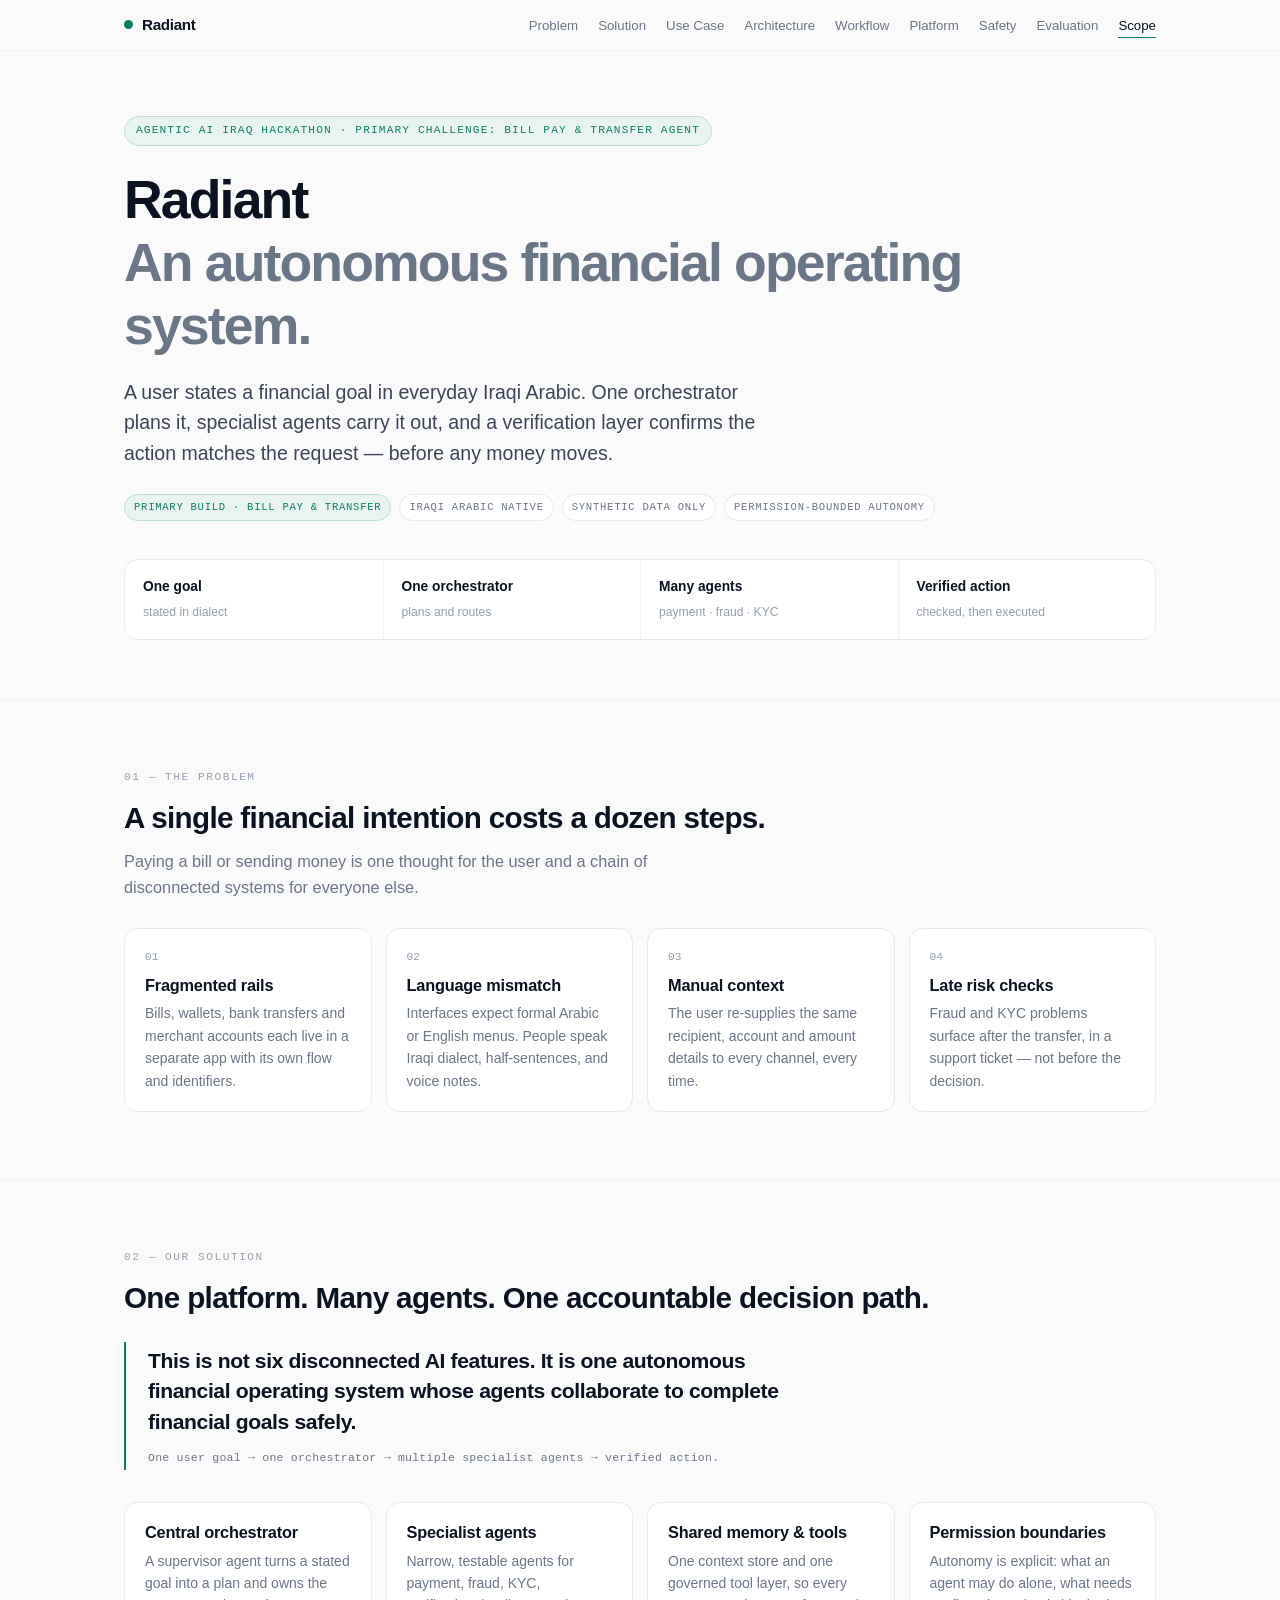
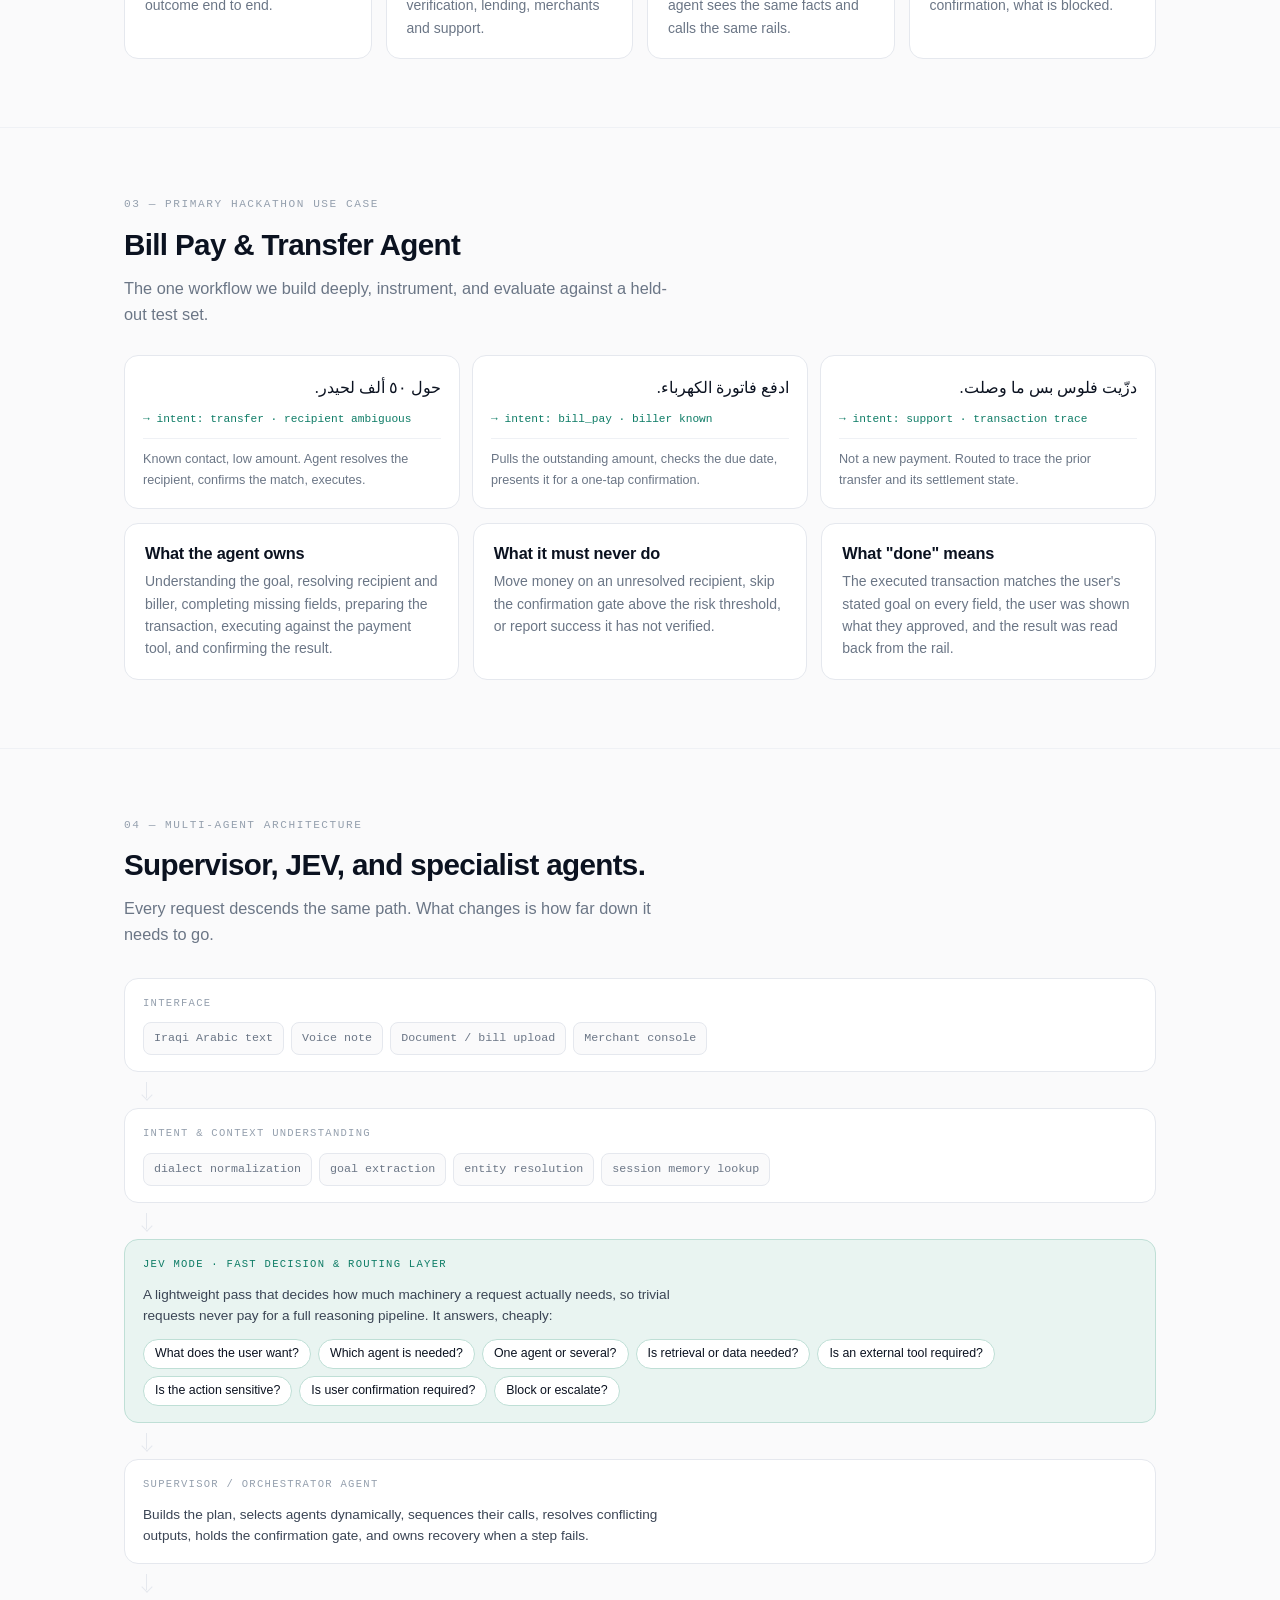
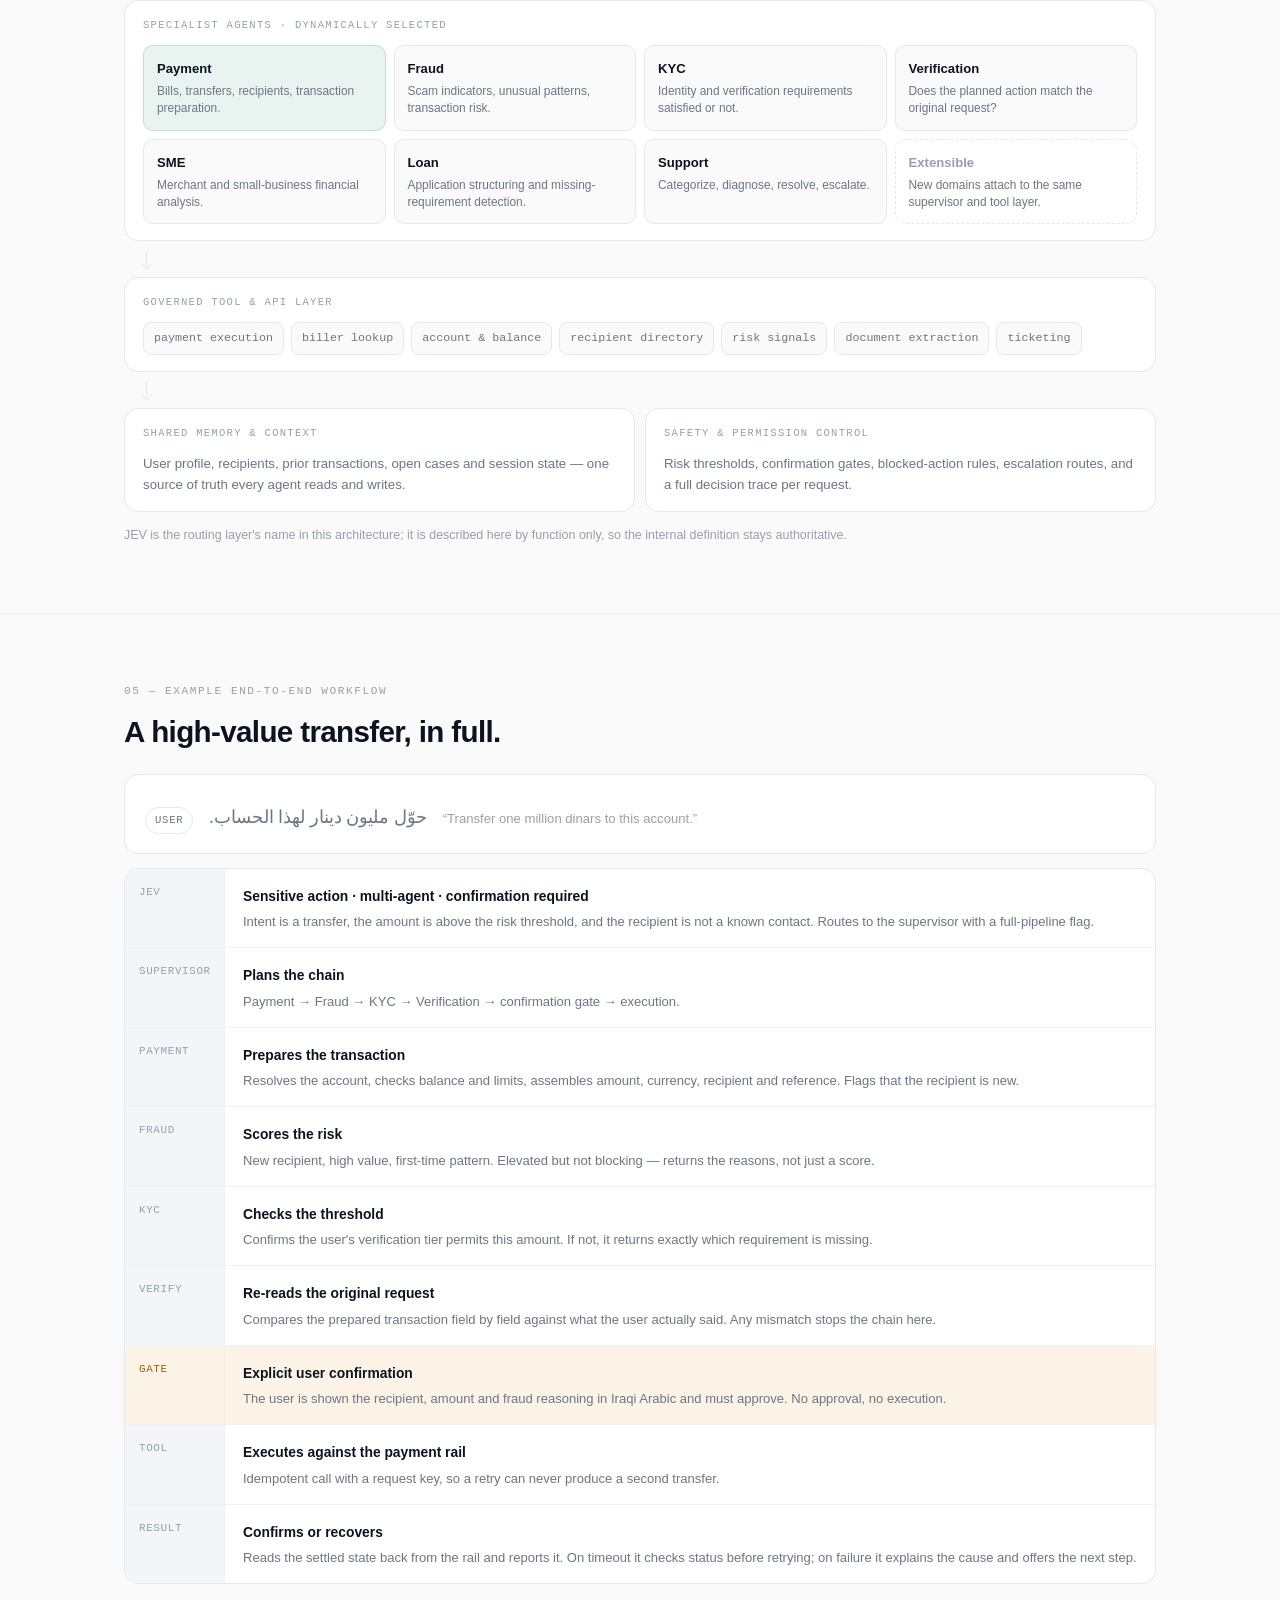
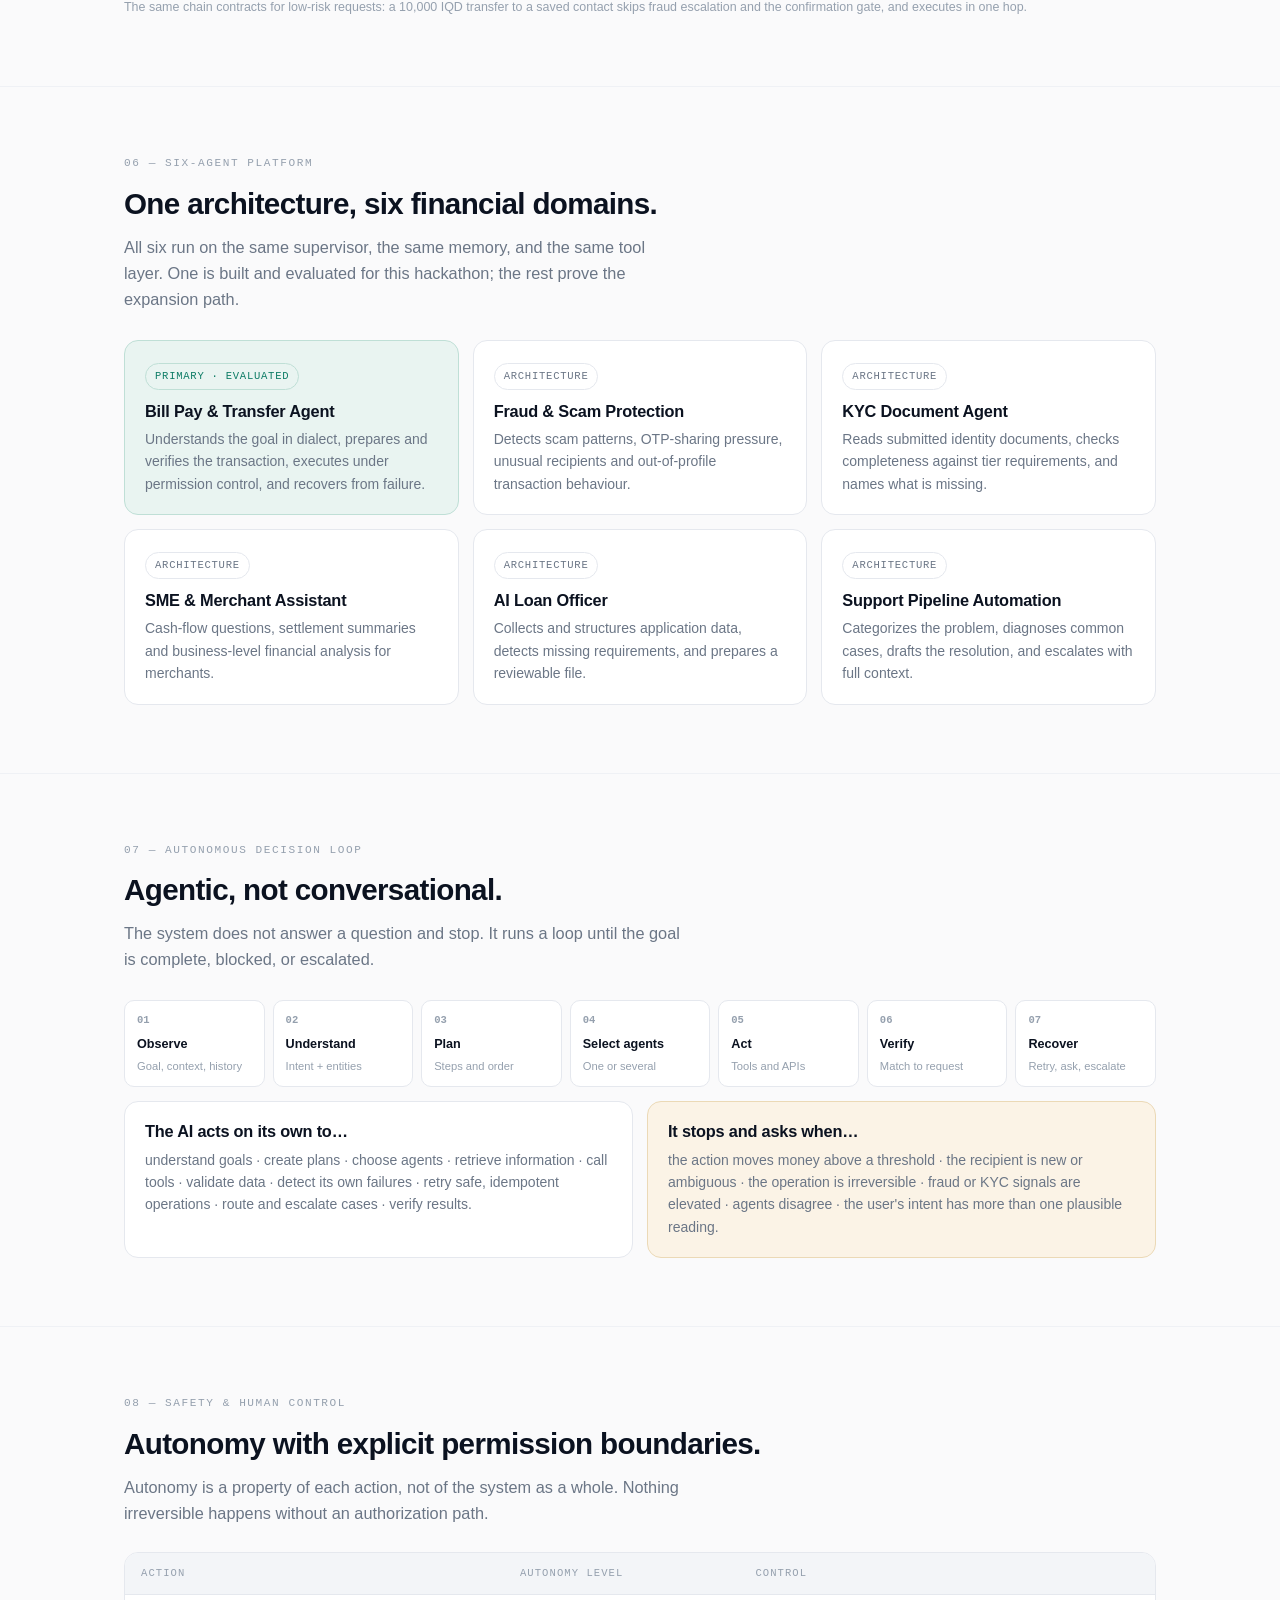
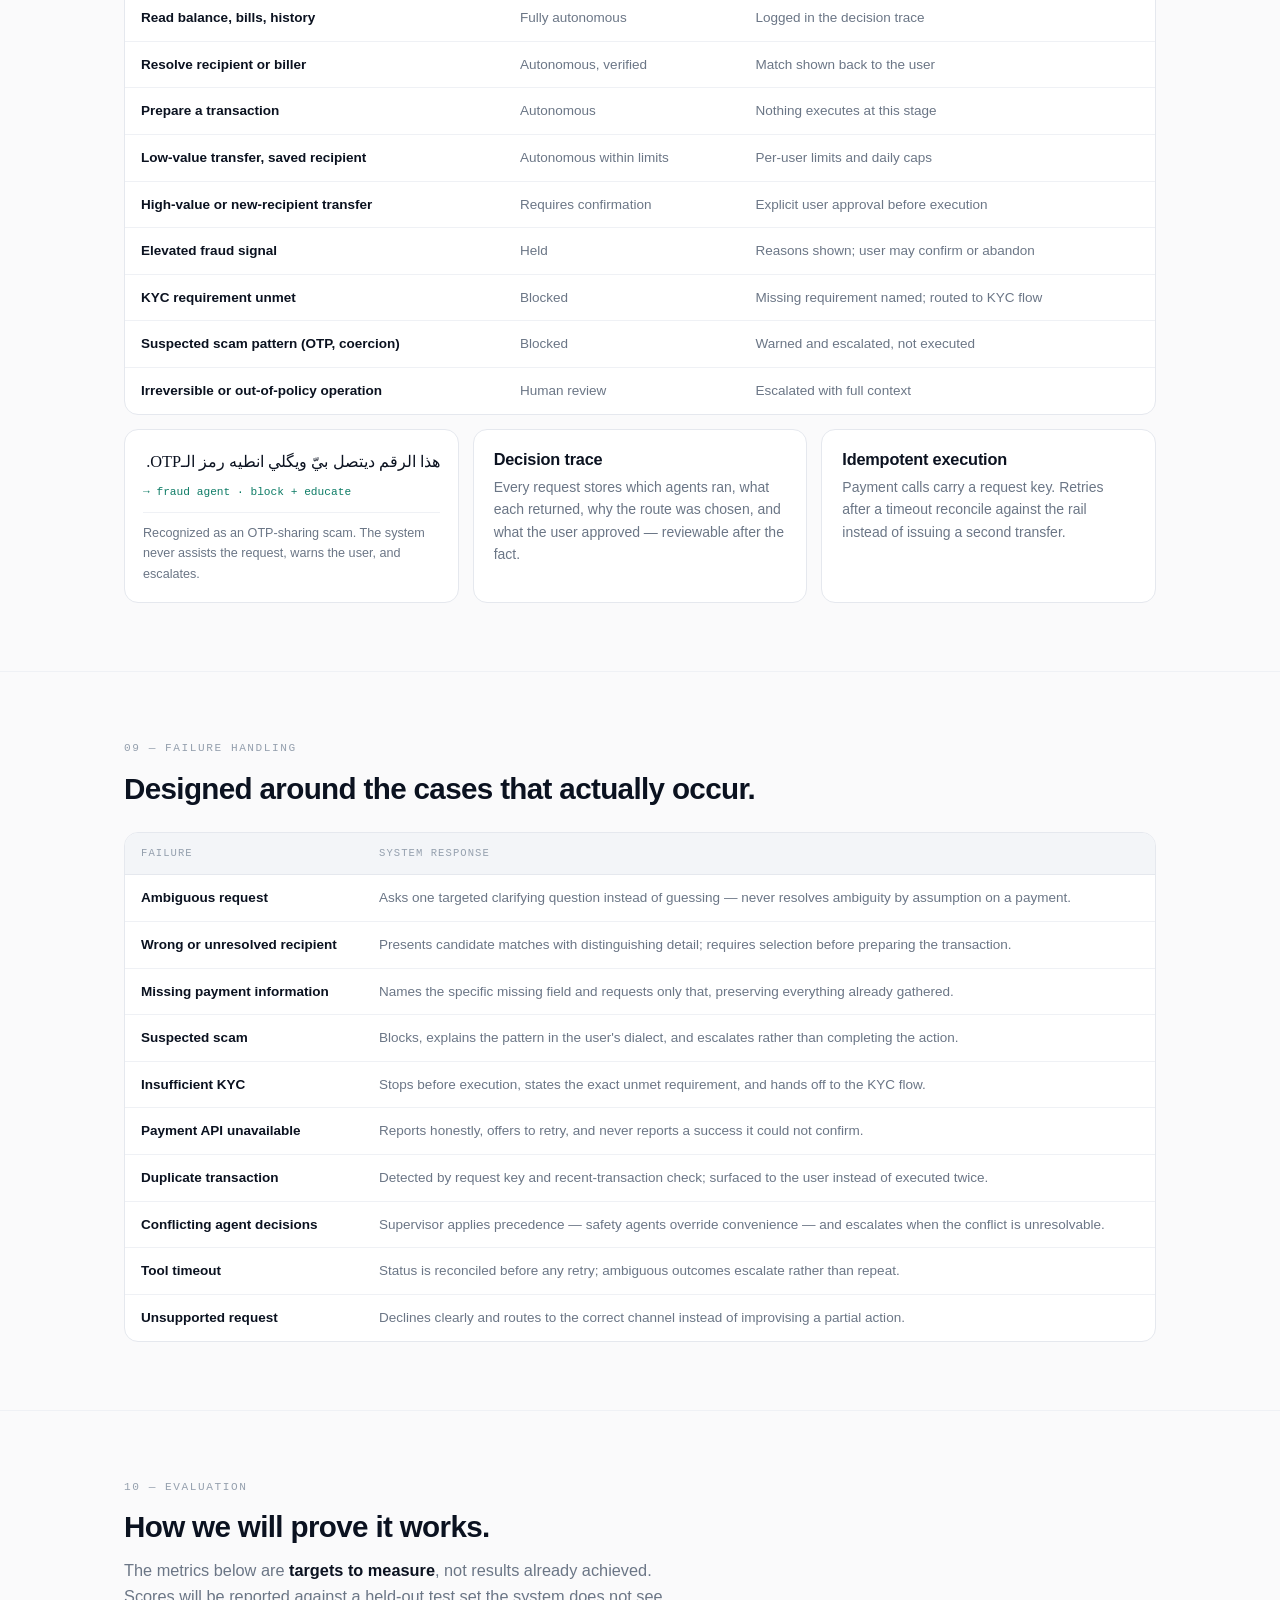
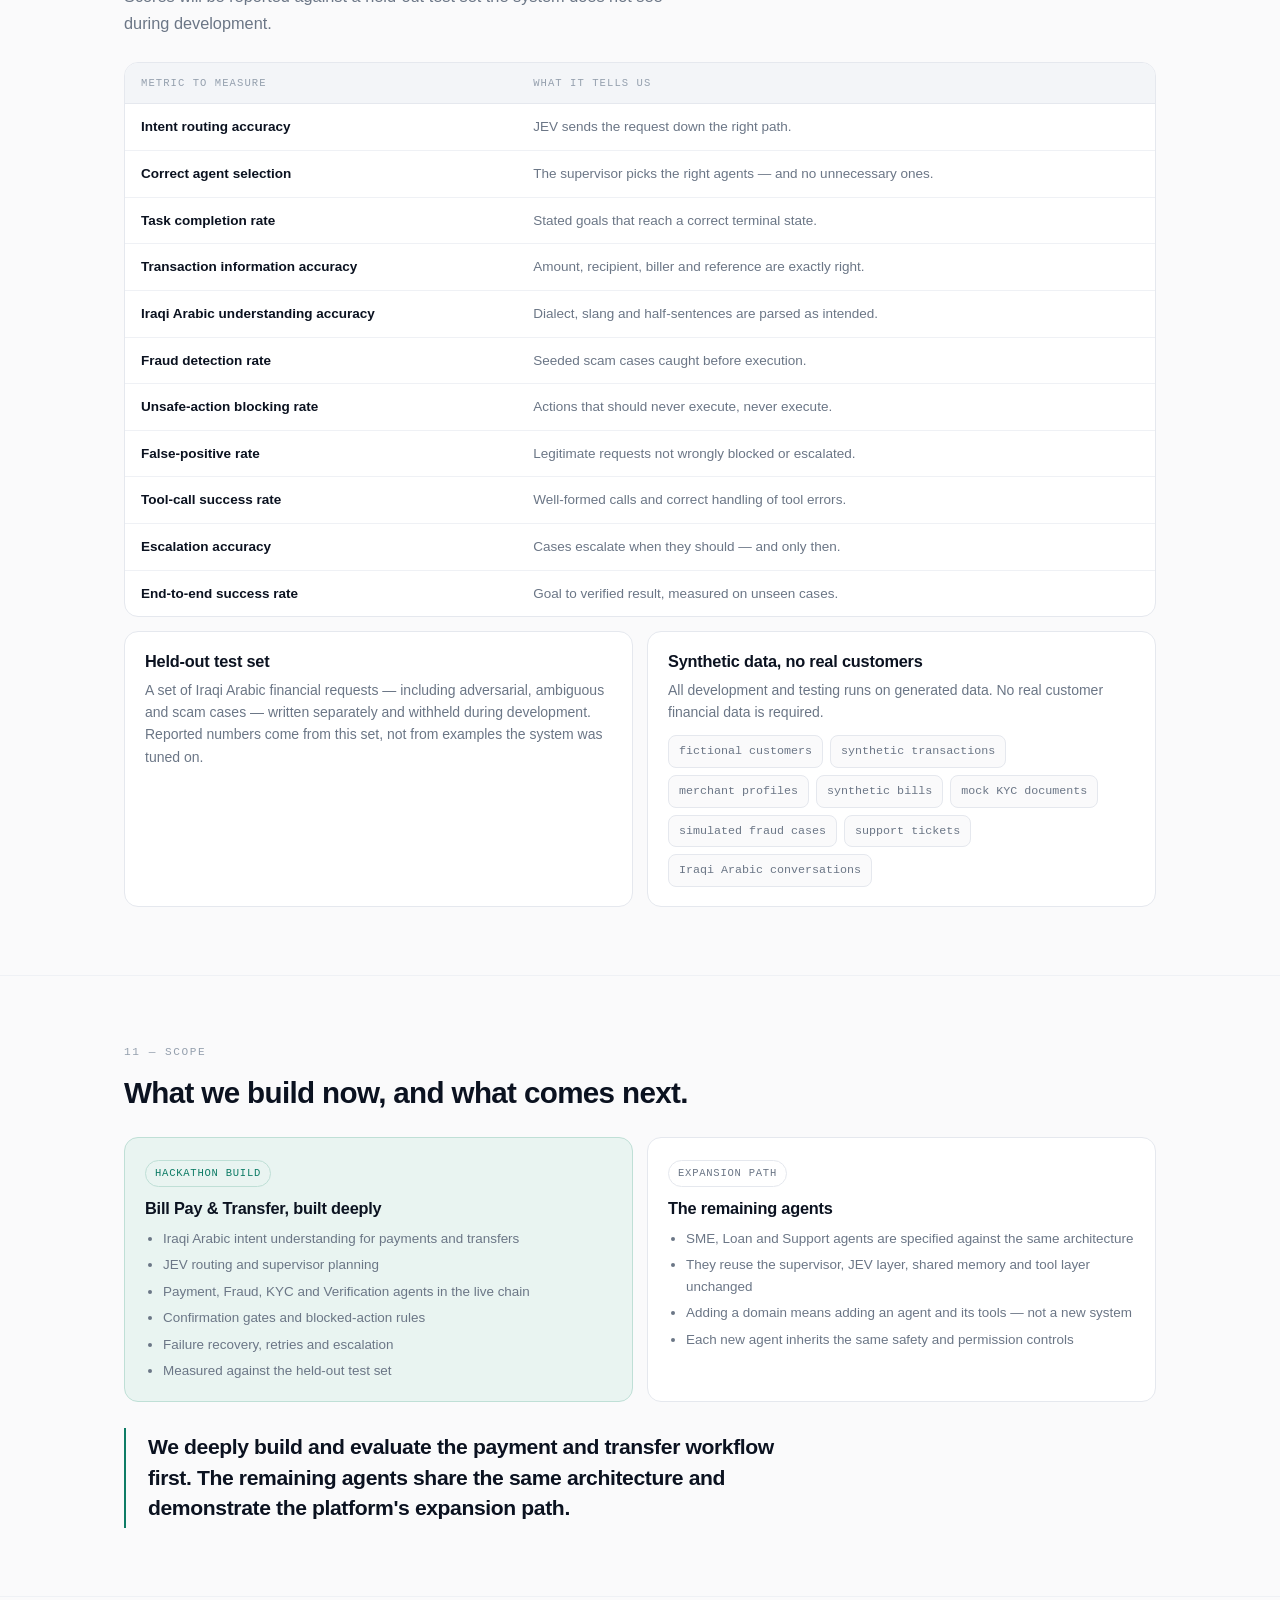
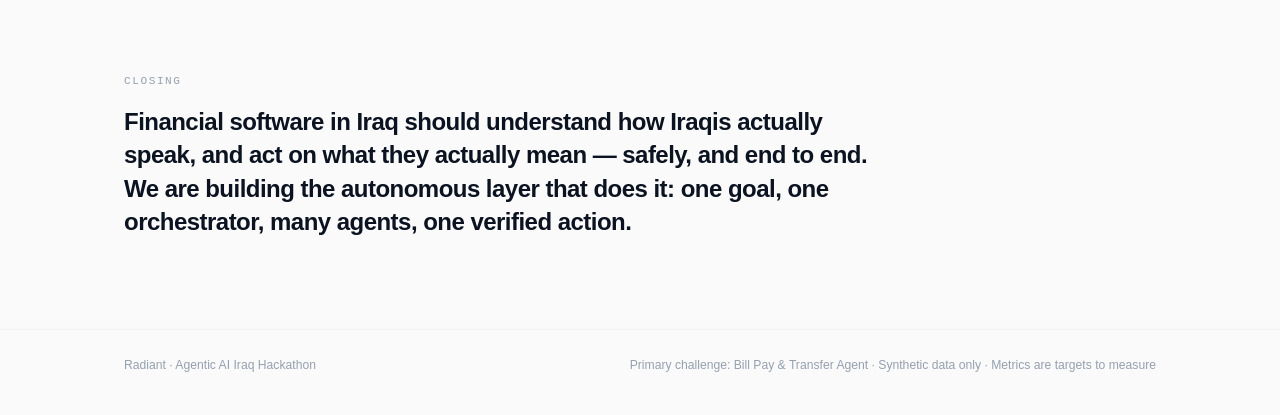
==== hackathon/index.html @ 4b5a4702 "Initial import: Radiant site and OORR AI API documentation Static site, no build step.  - Landing pa" ====
<!DOCTYPE html>
<html lang="en">
<head>
<meta charset="utf-8">
<meta name="viewport" content="width=device-width, initial-scale=1">
<title>Radiant — Autonomous Financial Operating System</title>
<meta name="description" content="One autonomous multi-agent financial platform. Primary hackathon challenge: Bill Pay &amp; Transfer Agent, native to Iraqi Arabic.">
<style>
:root{
  --ink:#0B1220;
  --text:#3B4555;
  --muted:#6B7686;
  --faint:#95A0AE;
  --bg:#FAFAFB;
  --surface:#FFFFFF;
  --line:#E5E8EE;
  --line-soft:#EFF1F5;
  --accent:#0E7C66;
  --accent-soft:#E9F4F1;
  --accent-line:#BFDFD6;
  --amber:#9A6209;
  --amber-soft:#FBF3E6;
  --amber-line:#EBD9B6;
  --slate-soft:#F3F5F8;
  --radius:14px;
  --maxw:1080px;
  --mono:ui-monospace,"SF Mono",SFMono-Regular,"JetBrains Mono",Menlo,Consolas,monospace;
  --sans:-apple-system,BlinkMacSystemFont,"Segoe UI",Inter,Roboto,"Helvetica Neue",Arial,sans-serif;
  --ar:"Noto Naskh Arabic","Geeza Pro","Segoe UI",Tahoma,serif;
}
@media (prefers-color-scheme: dark){
  :root{
    --ink:#F2F5F9; --text:#B9C2CE; --muted:#8B96A5; --faint:#6F7A89;
    --bg:#0A0E14; --surface:#111722; --line:#212939; --line-soft:#1A2130;
    --accent:#4FC2A5; --accent-soft:#11241F; --accent-line:#255045;
    --amber:#D9A75A; --amber-soft:#241D10; --amber-line:#4A3B1E; --slate-soft:#161C27;
  }
}
*{box-sizing:border-box}
html{scroll-behavior:smooth}
body{
  margin:0; background:var(--bg); color:var(--text);
  font-family:var(--sans); font-size:16px; line-height:1.6;
  -webkit-font-smoothing:antialiased; text-rendering:optimizeLegibility;
}
h1,h2,h3,h4{color:var(--ink); margin:0; font-weight:640; letter-spacing:-0.022em; line-height:1.18}
h1{font-size:clamp(2.1rem,5.2vw,3.35rem); letter-spacing:-0.035em}
h2{font-size:clamp(1.4rem,2.6vw,1.85rem)}
h3{font-size:1.02rem; letter-spacing:-0.012em}
h4{font-size:.9rem; letter-spacing:-0.005em}
p{margin:0}
a{color:inherit}
.wrap{max-width:var(--maxw); margin:0 auto; padding:0 24px}
section{padding:68px 0; border-top:1px solid var(--line-soft)}
section:first-of-type{border-top:0}

/* ---- nav ---- */
.nav{
  position:sticky; top:0; z-index:20; background:color-mix(in srgb,var(--bg) 88%, transparent);
  backdrop-filter:saturate(180%) blur(12px); border-bottom:1px solid var(--line-soft);
}
.nav-in{max-width:var(--maxw); margin:0 auto; padding:12px 24px; display:flex; align-items:center; gap:22px}
.brand{display:flex; align-items:center; gap:9px; font-weight:660; color:var(--ink); letter-spacing:-0.02em; font-size:.95rem}
.brand .dot{width:9px;height:9px;border-radius:50%;background:var(--accent); flex:none}
.nav ul{display:flex; gap:20px; list-style:none; margin:0 0 0 auto; padding:0; overflow-x:auto; scrollbar-width:none}
.nav ul::-webkit-scrollbar{display:none}
.nav a{color:var(--muted); text-decoration:none; font-size:.83rem; white-space:nowrap; padding:4px 0; border-bottom:1.5px solid transparent}
.nav a:hover{color:var(--ink)}
.nav a.on{color:var(--ink); border-bottom-color:var(--accent)}
@media(max-width:720px){ .nav ul{display:none} }

/* ---- shared bits ---- */
.eyebrow{
  font-family:var(--mono); font-size:.695rem; letter-spacing:.14em; text-transform:uppercase;
  color:var(--faint); margin-bottom:14px;
}
.lede{font-size:1.02rem; color:var(--muted); max-width:62ch; margin-top:12px}
.grid{display:grid; gap:14px}
.g2{grid-template-columns:repeat(2,1fr)}
.g3{grid-template-columns:repeat(3,1fr)}
.g4{grid-template-columns:repeat(4,1fr)}
@media(max-width:860px){ .g3,.g4{grid-template-columns:repeat(2,1fr)} }
@media(max-width:560px){ .g2,.g3,.g4{grid-template-columns:1fr} }
.card{
  background:var(--surface); border:1px solid var(--line); border-radius:var(--radius);
  padding:20px 20px 19px;
}
.card p{font-size:.875rem; color:var(--muted); margin-top:7px}
.card .num{font-family:var(--mono); font-size:.7rem; color:var(--faint); display:block; margin-bottom:9px}
.tag{
  display:inline-flex; align-items:center; gap:6px; font-family:var(--mono);
  font-size:.66rem; letter-spacing:.07em; text-transform:uppercase;
  padding:4px 9px; border-radius:100px; border:1px solid var(--line); color:var(--muted);
  background:var(--surface);
}
.tag.primary{background:var(--accent-soft); border-color:var(--accent-line); color:var(--accent)}
.tag.gate{background:var(--amber-soft); border-color:var(--amber-line); color:var(--amber)}
.ar{font-family:var(--ar); direction:rtl; unicode-bidi:isolate; font-size:1.02rem; color:var(--ink); line-height:1.75}

/* ---- hero ---- */
.hero{padding:64px 0 60px}
.hero .kicker{
  display:inline-flex; align-items:center; gap:8px; font-family:var(--mono); font-size:.7rem;
  letter-spacing:.1em; text-transform:uppercase; color:var(--accent);
  background:var(--accent-soft); border:1px solid var(--accent-line);
  padding:5px 11px; border-radius:100px; margin-bottom:22px;
}
.hero h1 span{color:var(--muted)}
.hero .value{font-size:clamp(1.05rem,2.1vw,1.22rem); color:var(--text); max-width:60ch; margin-top:20px; line-height:1.55}
.chips{display:flex; flex-wrap:wrap; gap:8px; margin-top:26px}
.hero-line{
  display:grid; grid-template-columns:repeat(4,1fr); gap:0; margin-top:38px;
  border:1px solid var(--line); border-radius:var(--radius); overflow:hidden; background:var(--surface);
}
.hero-line div{padding:16px 18px; border-left:1px solid var(--line-soft)}
.hero-line div:first-child{border-left:0}
.hero-line b{display:block; color:var(--ink); font-size:.86rem; font-weight:620}
.hero-line span{font-size:.76rem; color:var(--faint)}
@media(max-width:700px){ .hero-line{grid-template-columns:repeat(2,1fr)} .hero-line div:nth-child(3){border-left:0} .hero-line div:nth-child(n+3){border-top:1px solid var(--line-soft)} }

/* ---- statement ---- */
.statement{
  border-left:2px solid var(--accent); padding:4px 0 4px 22px; margin:0;
  font-size:clamp(1.08rem,2.2vw,1.32rem); color:var(--ink); font-weight:560;
  letter-spacing:-0.018em; line-height:1.45; max-width:58ch;
}
.statement small{display:block; font-family:var(--mono); font-size:.72rem; font-weight:400; color:var(--muted); letter-spacing:.02em; margin-top:12px; text-transform:none}

/* ---- flow / diagram primitives ---- */
.stack{display:flex; flex-direction:column; gap:8px}
.node{
  background:var(--surface); border:1px solid var(--line); border-radius:11px;
  padding:13px 16px; display:flex; align-items:baseline; gap:12px; flex-wrap:wrap;
}
.node b{color:var(--ink); font-size:.875rem; font-weight:610; letter-spacing:-0.01em}
.node span{font-size:.8rem; color:var(--muted)}
.node.accent{background:var(--accent-soft); border-color:var(--accent-line)}
.node.gate{background:var(--amber-soft); border-color:var(--amber-line)}
.node.ghost{background:transparent; border-style:dashed}
.arrow{
  height:16px; margin-left:22px; border-left:1.5px solid var(--line);
  position:relative;
}
.arrow::after{
  content:""; position:absolute; left:-4px; bottom:-1px; width:7px; height:7px;
  border-right:1.5px solid var(--line); border-bottom:1.5px solid var(--line);
  transform:rotate(45deg);
}
.fanrow{display:grid; grid-template-columns:repeat(4,1fr); gap:8px}
@media(max-width:700px){ .fanrow{grid-template-columns:repeat(2,1fr)} }
.mini{
  background:var(--surface); border:1px solid var(--line); border-radius:10px; padding:11px 12px;
  font-size:.79rem; color:var(--ink); font-weight:560; text-align:center;
}
.mini em{display:block; font-style:normal; font-size:.7rem; color:var(--faint); font-weight:400; margin-top:3px}

/* ---- architecture layers ---- */
.arch{display:flex; flex-direction:column; gap:10px}
.layer{
  border:1px solid var(--line); border-radius:var(--radius); background:var(--surface); padding:16px 18px;
}
.layer .lbl{
  font-family:var(--mono); font-size:.66rem; letter-spacing:.12em; text-transform:uppercase;
  color:var(--faint); margin-bottom:11px;
}
.layer.jev{background:var(--accent-soft); border-color:var(--accent-line)}
.layer.jev .lbl{color:var(--accent)}
.jev-q{display:flex; flex-wrap:wrap; gap:7px}
.jev-q span{
  font-size:.775rem; color:var(--ink); background:var(--surface);
  border:1px solid var(--accent-line); border-radius:100px; padding:4px 11px;
}
.agentgrid{display:grid; grid-template-columns:repeat(4,1fr); gap:8px}
@media(max-width:820px){ .agentgrid{grid-template-columns:repeat(2,1fr)} }
.agent{
  border:1px solid var(--line); border-radius:10px; padding:12px 13px; background:var(--bg);
}
.agent b{display:block; color:var(--ink); font-size:.82rem; font-weight:610}
.agent span{display:block; font-size:.745rem; color:var(--muted); margin-top:4px; line-height:1.45}
.agent.primary{background:var(--accent-soft); border-color:var(--accent-line)}
.railrow{display:flex; flex-wrap:wrap; gap:7px}
.rail{
  font-family:var(--mono); font-size:.73rem; color:var(--muted);
  border:1px solid var(--line); border-radius:8px; padding:6px 10px; background:var(--bg);
}
.sidebars{display:grid; grid-template-columns:1fr 1fr; gap:10px}
@media(max-width:700px){ .sidebars{grid-template-columns:1fr} }

/* ---- walkthrough ---- */
.steps{border:1px solid var(--line); border-radius:var(--radius); background:var(--surface); overflow:hidden}
.step{display:grid; grid-template-columns:100px 1fr; border-top:1px solid var(--line-soft)}
.step:first-child{border-top:0}
.step .who{
  padding:15px 14px; font-family:var(--mono); font-size:.68rem; letter-spacing:.06em;
  color:var(--faint); text-transform:uppercase; border-right:1px solid var(--line-soft); background:var(--slate-soft);
}
.step .what{padding:14px 18px}
.step .what b{color:var(--ink); font-size:.865rem; font-weight:600}
.step .what p{font-size:.815rem; color:var(--muted); margin-top:4px}
.step.gate .what{background:var(--amber-soft)}
.step.gate .who{background:var(--amber-soft); color:var(--amber)}
@media(max-width:560px){ .step{grid-template-columns:1fr} .step .who{border-right:0; border-bottom:1px solid var(--line-soft)} }

/* ---- loop ---- */
.loop{display:grid; grid-template-columns:repeat(7,1fr); gap:8px}
@media(max-width:900px){ .loop{grid-template-columns:repeat(4,1fr)} }
@media(max-width:560px){ .loop{grid-template-columns:repeat(2,1fr)} }
.loop .mini{text-align:left}
.loop .mini i{font-style:normal; display:block; font-family:var(--mono); font-size:.66rem; color:var(--faint); margin-bottom:5px}

/* ---- tables ---- */
.tbl{width:100%; border-collapse:collapse; font-size:.845rem}
.tbl-wrap{border:1px solid var(--line); border-radius:var(--radius); overflow-x:auto; background:var(--surface)}
.tbl th{
  text-align:left; font-family:var(--mono); font-size:.66rem; letter-spacing:.1em; text-transform:uppercase;
  color:var(--faint); font-weight:500; padding:12px 16px; border-bottom:1px solid var(--line); background:var(--slate-soft);
  white-space:nowrap;
}
.tbl td{padding:12px 16px; border-bottom:1px solid var(--line-soft); color:var(--muted); vertical-align:top}
.tbl tr:last-child td{border-bottom:0}
.tbl td:first-child{color:var(--ink); font-weight:550; white-space:nowrap}
.tbl td.wrap-ok:first-child{white-space:normal}
@media(max-width:620px){ .tbl td:first-child{white-space:normal} .tbl th,.tbl td{padding:11px 13px} }

/* ---- arabic examples ---- */
.ar-grid{display:grid; grid-template-columns:repeat(3,1fr); gap:12px}
@media(max-width:820px){ .ar-grid{grid-template-columns:1fr} }
.ar-card{background:var(--surface); border:1px solid var(--line); border-radius:var(--radius); padding:18px}
.ar-card .gloss{font-size:.79rem; color:var(--muted); margin-top:10px; padding-top:10px; border-top:1px solid var(--line-soft)}
.ar-card .route{font-family:var(--mono); font-size:.7rem; color:var(--accent); margin-top:8px}

/* ---- scope / closing ---- */
.scope{display:grid; grid-template-columns:1fr 1fr; gap:14px}
@media(max-width:700px){ .scope{grid-template-columns:1fr} }
.scope .card.now{border-color:var(--accent-line); background:var(--accent-soft)}
.scope ul{margin:10px 0 0; padding-left:18px}
.scope li{font-size:.84rem; color:var(--muted); margin-top:5px}
.closing{padding:76px 0 90px}
.closing p{font-size:clamp(1.15rem,2.5vw,1.5rem); color:var(--ink); font-weight:560; letter-spacing:-0.022em; line-height:1.4; max-width:56ch}
footer{border-top:1px solid var(--line-soft); padding:26px 0 44px}
footer .row{display:flex; flex-wrap:wrap; gap:14px; justify-content:space-between; font-size:.76rem; color:var(--faint)}
.note{font-size:.78rem; color:var(--faint); margin-top:14px}
</style>
</head>
<body>

<nav class="nav">
  <div class="nav-in">
    <div class="brand"><span class="dot"></span> Radiant</div>
    <ul>
      <li><a href="#problem">Problem</a></li>
      <li><a href="#solution">Solution</a></li>
      <li><a href="#usecase">Use Case</a></li>
      <li><a href="#architecture">Architecture</a></li>
      <li><a href="#workflow">Workflow</a></li>
      <li><a href="#platform">Platform</a></li>
      <li><a href="#safety">Safety</a></li>
      <li><a href="#evaluation">Evaluation</a></li>
      <li><a href="#scope">Scope</a></li>
    </ul>
  </div>
</nav>

<main>

<!-- 1 · HERO -->
<section class="hero">
  <div class="wrap">
    <div class="kicker">Agentic AI Iraq Hackathon · Primary challenge: Bill Pay &amp; Transfer Agent</div>
    <h1>Radiant<br><span>An autonomous financial operating system.</span></h1>
    <p class="value">
      A user states a financial goal in everyday Iraqi Arabic. One orchestrator plans it, specialist agents
      carry it out, and a verification layer confirms the action matches the request — before any money moves.
    </p>
    <div class="chips">
      <span class="tag primary">Primary build · Bill Pay &amp; Transfer</span>
      <span class="tag">Iraqi Arabic native</span>
      <span class="tag">Synthetic data only</span>
      <span class="tag">Permission-bounded autonomy</span>
    </div>
    <div class="hero-line">
      <div><b>One goal</b><span>stated in dialect</span></div>
      <div><b>One orchestrator</b><span>plans and routes</span></div>
      <div><b>Many agents</b><span>payment · fraud · KYC</span></div>
      <div><b>Verified action</b><span>checked, then executed</span></div>
    </div>
  </div>
</section>

<!-- 2 · PROBLEM -->
<section id="problem">
  <div class="wrap">
    <div class="eyebrow">01 — The problem</div>
    <h2>A single financial intention costs a dozen steps.</h2>
    <p class="lede">Paying a bill or sending money is one thought for the user and a chain of disconnected systems for everyone else.</p>
    <div class="grid g4" style="margin-top:28px">
      <div class="card"><span class="num">01</span><h3>Fragmented rails</h3><p>Bills, wallets, bank transfers and merchant accounts each live in a separate app with its own flow and identifiers.</p></div>
      <div class="card"><span class="num">02</span><h3>Language mismatch</h3><p>Interfaces expect formal Arabic or English menus. People speak Iraqi dialect, half-sentences, and voice notes.</p></div>
      <div class="card"><span class="num">03</span><h3>Manual context</h3><p>The user re-supplies the same recipient, account and amount details to every channel, every time.</p></div>
      <div class="card"><span class="num">04</span><h3>Late risk checks</h3><p>Fraud and KYC problems surface after the transfer, in a support ticket — not before the decision.</p></div>
    </div>
  </div>
</section>

<!-- 3 · SOLUTION -->
<section id="solution">
  <div class="wrap">
    <div class="eyebrow">02 — Our solution</div>
    <h2>One platform. Many agents. One accountable decision path.</h2>
    <blockquote class="statement" style="margin-top:26px">
      This is not six disconnected AI features. It is one autonomous financial operating system whose agents
      collaborate to complete financial goals safely.
      <small>One user goal → one orchestrator → multiple specialist agents → verified action.</small>
    </blockquote>
    <div class="grid g4" style="margin-top:32px">
      <div class="card"><h3>Central orchestrator</h3><p>A supervisor agent turns a stated goal into a plan and owns the outcome end to end.</p></div>
      <div class="card"><h3>Specialist agents</h3><p>Narrow, testable agents for payment, fraud, KYC, verification, lending, merchants and support.</p></div>
      <div class="card"><h3>Shared memory &amp; tools</h3><p>One context store and one governed tool layer, so every agent sees the same facts and calls the same rails.</p></div>
      <div class="card"><h3>Permission boundaries</h3><p>Autonomy is explicit: what an agent may do alone, what needs confirmation, what is blocked.</p></div>
    </div>
  </div>
</section>

<!-- 4 · PRIMARY USE CASE -->
<section id="usecase">
  <div class="wrap">
    <div class="eyebrow">03 — Primary hackathon use case</div>
    <h2>Bill Pay &amp; Transfer Agent</h2>
    <p class="lede">The one workflow we build deeply, instrument, and evaluate against a held-out test set.</p>

    <div class="ar-grid" style="margin-top:28px">
      <div class="ar-card">
        <p class="ar">حول ٥٠ ألف لحيدر.</p>
        <p class="route">→ intent: transfer · recipient ambiguous</p>
        <p class="gloss">Known contact, low amount. Agent resolves the recipient, confirms the match, executes.</p>
      </div>
      <div class="ar-card">
        <p class="ar">ادفع فاتورة الكهرباء.</p>
        <p class="route">→ intent: bill_pay · biller known</p>
        <p class="gloss">Pulls the outstanding amount, checks the due date, presents it for a one-tap confirmation.</p>
      </div>
      <div class="ar-card">
        <p class="ar">دزّيت فلوس بس ما وصلت.</p>
        <p class="route">→ intent: support · transaction trace</p>
        <p class="gloss">Not a new payment. Routed to trace the prior transfer and its settlement state.</p>
      </div>
    </div>

    <div class="grid g3" style="margin-top:14px">
      <div class="card"><h3>What the agent owns</h3><p>Understanding the goal, resolving recipient and biller, completing missing fields, preparing the transaction, executing against the payment tool, and confirming the result.</p></div>
      <div class="card"><h3>What it must never do</h3><p>Move money on an unresolved recipient, skip the confirmation gate above the risk threshold, or report success it has not verified.</p></div>
      <div class="card"><h3>What "done" means</h3><p>The executed transaction matches the user's stated goal on every field, the user was shown what they approved, and the result was read back from the rail.</p></div>
    </div>
  </div>
</section>

<!-- 5 · ARCHITECTURE -->
<section id="architecture">
  <div class="wrap">
    <div class="eyebrow">04 — Multi-agent architecture</div>
    <h2>Supervisor, JEV, and specialist agents.</h2>
    <p class="lede">Every request descends the same path. What changes is how far down it needs to go.</p>

    <div class="arch" style="margin-top:30px">

      <div class="layer">
        <div class="lbl">Interface</div>
        <div class="railrow">
          <span class="rail">Iraqi Arabic text</span>
          <span class="rail">Voice note</span>
          <span class="rail">Document / bill upload</span>
          <span class="rail">Merchant console</span>
        </div>
      </div>
      <div class="arrow"></div>

      <div class="layer">
        <div class="lbl">Intent &amp; context understanding</div>
        <div class="railrow">
          <span class="rail">dialect normalization</span>
          <span class="rail">goal extraction</span>
          <span class="rail">entity resolution</span>
          <span class="rail">session memory lookup</span>
        </div>
      </div>
      <div class="arrow"></div>

      <div class="layer jev">
        <div class="lbl">JEV mode · fast decision &amp; routing layer</div>
        <p style="font-size:.85rem; color:var(--text); margin-bottom:12px; max-width:70ch">
          A lightweight pass that decides how much machinery a request actually needs, so trivial requests never
          pay for a full reasoning pipeline. It answers, cheaply:
        </p>
        <div class="jev-q">
          <span>What does the user want?</span>
          <span>Which agent is needed?</span>
          <span>One agent or several?</span>
          <span>Is retrieval or data needed?</span>
          <span>Is an external tool required?</span>
          <span>Is the action sensitive?</span>
          <span>Is user confirmation required?</span>
          <span>Block or escalate?</span>
        </div>
      </div>
      <div class="arrow"></div>

      <div class="layer">
        <div class="lbl">Supervisor / orchestrator agent</div>
        <p style="font-size:.85rem; color:var(--text); max-width:70ch">
          Builds the plan, selects agents dynamically, sequences their calls, resolves conflicting outputs,
          holds the confirmation gate, and owns recovery when a step fails.
        </p>
      </div>
      <div class="arrow"></div>

      <div class="layer">
        <div class="lbl">Specialist agents · dynamically selected</div>
        <div class="agentgrid">
          <div class="agent primary"><b>Payment</b><span>Bills, transfers, recipients, transaction preparation.</span></div>
          <div class="agent"><b>Fraud</b><span>Scam indicators, unusual patterns, transaction risk.</span></div>
          <div class="agent"><b>KYC</b><span>Identity and verification requirements satisfied or not.</span></div>
          <div class="agent"><b>Verification</b><span>Does the planned action match the original request?</span></div>
          <div class="agent"><b>SME</b><span>Merchant and small-business financial analysis.</span></div>
          <div class="agent"><b>Loan</b><span>Application structuring and missing-requirement detection.</span></div>
          <div class="agent"><b>Support</b><span>Categorize, diagnose, resolve, escalate.</span></div>
          <div class="agent ghost" style="background:transparent; border-style:dashed"><b style="color:var(--faint)">Extensible</b><span>New domains attach to the same supervisor and tool layer.</span></div>
        </div>
      </div>
      <div class="arrow"></div>

      <div class="layer">
        <div class="lbl">Governed tool &amp; API layer</div>
        <div class="railrow">
          <span class="rail">payment execution</span>
          <span class="rail">biller lookup</span>
          <span class="rail">account &amp; balance</span>
          <span class="rail">recipient directory</span>
          <span class="rail">risk signals</span>
          <span class="rail">document extraction</span>
          <span class="rail">ticketing</span>
        </div>
      </div>
      <div class="arrow"></div>

      <div class="sidebars">
        <div class="layer">
          <div class="lbl">Shared memory &amp; context</div>
          <p style="font-size:.83rem; color:var(--muted)">User profile, recipients, prior transactions, open cases and session state — one source of truth every agent reads and writes.</p>
        </div>
        <div class="layer">
          <div class="lbl">Safety &amp; permission control</div>
          <p style="font-size:.83rem; color:var(--muted)">Risk thresholds, confirmation gates, blocked-action rules, escalation routes, and a full decision trace per request.</p>
        </div>
      </div>

    </div>
    <p class="note">JEV is the routing layer's name in this architecture; it is described here by function only, so the internal definition stays authoritative.</p>
  </div>
</section>

<!-- 6 · WORKFLOW -->
<section id="workflow">
  <div class="wrap">
    <div class="eyebrow">05 — Example end-to-end workflow</div>
    <h2>A high-value transfer, in full.</h2>
    <div class="card" style="margin-top:24px; display:flex; align-items:baseline; gap:16px; flex-wrap:wrap">
      <span class="tag">User</span>
      <p class="ar" style="font-size:1.12rem">حوّل مليون دينار لهذا الحساب.</p>
      <p style="font-size:.82rem; color:var(--faint)">“Transfer one million dinars to this account.”</p>
    </div>

    <div class="steps" style="margin-top:14px">
      <div class="step"><div class="who">JEV</div><div class="what"><b>Sensitive action · multi-agent · confirmation required</b><p>Intent is a transfer, the amount is above the risk threshold, and the recipient is not a known contact. Routes to the supervisor with a full-pipeline flag.</p></div></div>
      <div class="step"><div class="who">Supervisor</div><div class="what"><b>Plans the chain</b><p>Payment → Fraud → KYC → Verification → confirmation gate → execution.</p></div></div>
      <div class="step"><div class="who">Payment</div><div class="what"><b>Prepares the transaction</b><p>Resolves the account, checks balance and limits, assembles amount, currency, recipient and reference. Flags that the recipient is new.</p></div></div>
      <div class="step"><div class="who">Fraud</div><div class="what"><b>Scores the risk</b><p>New recipient, high value, first-time pattern. Elevated but not blocking — returns the reasons, not just a score.</p></div></div>
      <div class="step"><div class="who">KYC</div><div class="what"><b>Checks the threshold</b><p>Confirms the user's verification tier permits this amount. If not, it returns exactly which requirement is missing.</p></div></div>
      <div class="step"><div class="who">Verify</div><div class="what"><b>Re-reads the original request</b><p>Compares the prepared transaction field by field against what the user actually said. Any mismatch stops the chain here.</p></div></div>
      <div class="step gate"><div class="who">Gate</div><div class="what"><b>Explicit user confirmation</b><p>The user is shown the recipient, amount and fraud reasoning in Iraqi Arabic and must approve. No approval, no execution.</p></div></div>
      <div class="step"><div class="who">Tool</div><div class="what"><b>Executes against the payment rail</b><p>Idempotent call with a request key, so a retry can never produce a second transfer.</p></div></div>
      <div class="step"><div class="who">Result</div><div class="what"><b>Confirms or recovers</b><p>Reads the settled state back from the rail and reports it. On timeout it checks status before retrying; on failure it explains the cause and offers the next step.</p></div></div>
    </div>
    <p class="note">The same chain contracts for low-risk requests: a 10,000 IQD transfer to a saved contact skips fraud escalation and the confirmation gate, and executes in one hop.</p>
  </div>
</section>

<!-- 7 · PLATFORM -->
<section id="platform">
  <div class="wrap">
    <div class="eyebrow">06 — Six-agent platform</div>
    <h2>One architecture, six financial domains.</h2>
    <p class="lede">All six run on the same supervisor, the same memory, and the same tool layer. One is built and evaluated for this hackathon; the rest prove the expansion path.</p>
    <div class="grid g3" style="margin-top:28px">
      <div class="card" style="border-color:var(--accent-line); background:var(--accent-soft)">
        <span class="tag primary" style="margin-bottom:12px">Primary · evaluated</span>
        <h3>Bill Pay &amp; Transfer Agent</h3>
        <p>Understands the goal in dialect, prepares and verifies the transaction, executes under permission control, and recovers from failure.</p>
      </div>
      <div class="card"><span class="tag" style="margin-bottom:12px">Architecture</span><h3>Fraud &amp; Scam Protection</h3><p>Detects scam patterns, OTP-sharing pressure, unusual recipients and out-of-profile transaction behaviour.</p></div>
      <div class="card"><span class="tag" style="margin-bottom:12px">Architecture</span><h3>KYC Document Agent</h3><p>Reads submitted identity documents, checks completeness against tier requirements, and names what is missing.</p></div>
      <div class="card"><span class="tag" style="margin-bottom:12px">Architecture</span><h3>SME &amp; Merchant Assistant</h3><p>Cash-flow questions, settlement summaries and business-level financial analysis for merchants.</p></div>
      <div class="card"><span class="tag" style="margin-bottom:12px">Architecture</span><h3>AI Loan Officer</h3><p>Collects and structures application data, detects missing requirements, and prepares a reviewable file.</p></div>
      <div class="card"><span class="tag" style="margin-bottom:12px">Architecture</span><h3>Support Pipeline Automation</h3><p>Categorizes the problem, diagnoses common cases, drafts the resolution, and escalates with full context.</p></div>
    </div>
  </div>
</section>

<!-- 8 · AUTONOMY LOOP -->
<section id="autonomy">
  <div class="wrap">
    <div class="eyebrow">07 — Autonomous decision loop</div>
    <h2>Agentic, not conversational.</h2>
    <p class="lede">The system does not answer a question and stop. It runs a loop until the goal is complete, blocked, or escalated.</p>
    <div class="loop" style="margin-top:28px">
      <div class="mini"><i>01</i>Observe<em>Goal, context, history</em></div>
      <div class="mini"><i>02</i>Understand<em>Intent + entities</em></div>
      <div class="mini"><i>03</i>Plan<em>Steps and order</em></div>
      <div class="mini"><i>04</i>Select agents<em>One or several</em></div>
      <div class="mini"><i>05</i>Act<em>Tools and APIs</em></div>
      <div class="mini"><i>06</i>Verify<em>Match to request</em></div>
      <div class="mini"><i>07</i>Recover<em>Retry, ask, escalate</em></div>
    </div>
    <div class="grid g2" style="margin-top:14px">
      <div class="card">
        <h3>The AI acts on its own to…</h3>
        <p>understand goals · create plans · choose agents · retrieve information · call tools · validate data · detect its own failures · retry safe, idempotent operations · route and escalate cases · verify results.</p>
      </div>
      <div class="card" style="border-color:var(--amber-line); background:var(--amber-soft)">
        <h3>It stops and asks when…</h3>
        <p>the action moves money above a threshold · the recipient is new or ambiguous · the operation is irreversible · fraud or KYC signals are elevated · agents disagree · the user's intent has more than one plausible reading.</p>
      </div>
    </div>
  </div>
</section>

<!-- 9 · SAFETY -->
<section id="safety">
  <div class="wrap">
    <div class="eyebrow">08 — Safety &amp; human control</div>
    <h2>Autonomy with explicit permission boundaries.</h2>
    <p class="lede">Autonomy is a property of each action, not of the system as a whole. Nothing irreversible happens without an authorization path.</p>
    <div class="tbl-wrap" style="margin-top:26px">
      <table class="tbl">
        <thead><tr><th>Action</th><th>Autonomy level</th><th>Control</th></tr></thead>
        <tbody>
          <tr><td>Read balance, bills, history</td><td>Fully autonomous</td><td>Logged in the decision trace</td></tr>
          <tr><td>Resolve recipient or biller</td><td>Autonomous, verified</td><td>Match shown back to the user</td></tr>
          <tr><td>Prepare a transaction</td><td>Autonomous</td><td>Nothing executes at this stage</td></tr>
          <tr><td>Low-value transfer, saved recipient</td><td>Autonomous within limits</td><td>Per-user limits and daily caps</td></tr>
          <tr><td>High-value or new-recipient transfer</td><td>Requires confirmation</td><td>Explicit user approval before execution</td></tr>
          <tr><td>Elevated fraud signal</td><td>Held</td><td>Reasons shown; user may confirm or abandon</td></tr>
          <tr><td>KYC requirement unmet</td><td>Blocked</td><td>Missing requirement named; routed to KYC flow</td></tr>
          <tr><td>Suspected scam pattern (OTP, coercion)</td><td>Blocked</td><td>Warned and escalated, not executed</td></tr>
          <tr><td>Irreversible or out-of-policy operation</td><td>Human review</td><td>Escalated with full context</td></tr>
        </tbody>
      </table>
    </div>

    <div class="grid g3" style="margin-top:14px">
      <div class="ar-card">
        <p class="ar">هذا الرقم ديتصل بيّ ويگلي انطيه رمز الـOTP.</p>
        <p class="route">→ fraud agent · block + educate</p>
        <p class="gloss">Recognized as an OTP-sharing scam. The system never assists the request, warns the user, and escalates.</p>
      </div>
      <div class="card"><h3>Decision trace</h3><p>Every request stores which agents ran, what each returned, why the route was chosen, and what the user approved — reviewable after the fact.</p></div>
      <div class="card"><h3>Idempotent execution</h3><p>Payment calls carry a request key. Retries after a timeout reconcile against the rail instead of issuing a second transfer.</p></div>
    </div>
  </div>
</section>

<!-- 10 · FAILURE CASES -->
<section id="failures">
  <div class="wrap">
    <div class="eyebrow">09 — Failure handling</div>
    <h2>Designed around the cases that actually occur.</h2>
    <div class="tbl-wrap" style="margin-top:26px">
      <table class="tbl">
        <thead><tr><th>Failure</th><th>System response</th></tr></thead>
        <tbody>
          <tr><td class="wrap-ok">Ambiguous request</td><td>Asks one targeted clarifying question instead of guessing — never resolves ambiguity by assumption on a payment.</td></tr>
          <tr><td class="wrap-ok">Wrong or unresolved recipient</td><td>Presents candidate matches with distinguishing detail; requires selection before preparing the transaction.</td></tr>
          <tr><td class="wrap-ok">Missing payment information</td><td>Names the specific missing field and requests only that, preserving everything already gathered.</td></tr>
          <tr><td class="wrap-ok">Suspected scam</td><td>Blocks, explains the pattern in the user's dialect, and escalates rather than completing the action.</td></tr>
          <tr><td class="wrap-ok">Insufficient KYC</td><td>Stops before execution, states the exact unmet requirement, and hands off to the KYC flow.</td></tr>
          <tr><td class="wrap-ok">Payment API unavailable</td><td>Reports honestly, offers to retry, and never reports a success it could not confirm.</td></tr>
          <tr><td class="wrap-ok">Duplicate transaction</td><td>Detected by request key and recent-transaction check; surfaced to the user instead of executed twice.</td></tr>
          <tr><td class="wrap-ok">Conflicting agent decisions</td><td>Supervisor applies precedence — safety agents override convenience — and escalates when the conflict is unresolvable.</td></tr>
          <tr><td class="wrap-ok">Tool timeout</td><td>Status is reconciled before any retry; ambiguous outcomes escalate rather than repeat.</td></tr>
          <tr><td class="wrap-ok">Unsupported request</td><td>Declines clearly and routes to the correct channel instead of improvising a partial action.</td></tr>
        </tbody>
      </table>
    </div>
  </div>
</section>

<!-- 11 · EVALUATION -->
<section id="evaluation">
  <div class="wrap">
    <div class="eyebrow">10 — Evaluation</div>
    <h2>How we will prove it works.</h2>
    <p class="lede">
      The metrics below are <b style="color:var(--ink)">targets to measure</b>, not results already achieved. Scores will be
      reported against a held-out test set the system does not see during development.
    </p>

    <div class="tbl-wrap" style="margin-top:26px">
      <table class="tbl">
        <thead><tr><th>Metric to measure</th><th>What it tells us</th></tr></thead>
        <tbody>
          <tr><td>Intent routing accuracy</td><td>JEV sends the request down the right path.</td></tr>
          <tr><td>Correct agent selection</td><td>The supervisor picks the right agents — and no unnecessary ones.</td></tr>
          <tr><td>Task completion rate</td><td>Stated goals that reach a correct terminal state.</td></tr>
          <tr><td>Transaction information accuracy</td><td>Amount, recipient, biller and reference are exactly right.</td></tr>
          <tr><td>Iraqi Arabic understanding accuracy</td><td>Dialect, slang and half-sentences are parsed as intended.</td></tr>
          <tr><td>Fraud detection rate</td><td>Seeded scam cases caught before execution.</td></tr>
          <tr><td>Unsafe-action blocking rate</td><td>Actions that should never execute, never execute.</td></tr>
          <tr><td>False-positive rate</td><td>Legitimate requests not wrongly blocked or escalated.</td></tr>
          <tr><td>Tool-call success rate</td><td>Well-formed calls and correct handling of tool errors.</td></tr>
          <tr><td>Escalation accuracy</td><td>Cases escalate when they should — and only then.</td></tr>
          <tr><td>End-to-end success rate</td><td>Goal to verified result, measured on unseen cases.</td></tr>
        </tbody>
      </table>
    </div>

    <div class="grid g2" style="margin-top:14px">
      <div class="card">
        <h3>Held-out test set</h3>
        <p>A set of Iraqi Arabic financial requests — including adversarial, ambiguous and scam cases — written separately and withheld during development. Reported numbers come from this set, not from examples the system was tuned on.</p>
      </div>
      <div class="card">
        <h3>Synthetic data, no real customers</h3>
        <p style="margin-bottom:12px">All development and testing runs on generated data. No real customer financial data is required.</p>
        <div class="railrow">
          <span class="rail">fictional customers</span>
          <span class="rail">synthetic transactions</span>
          <span class="rail">merchant profiles</span>
          <span class="rail">synthetic bills</span>
          <span class="rail">mock KYC documents</span>
          <span class="rail">simulated fraud cases</span>
          <span class="rail">support tickets</span>
          <span class="rail">Iraqi Arabic conversations</span>
        </div>
      </div>
    </div>
  </div>
</section>

<!-- 12 · SCOPE -->
<section id="scope">
  <div class="wrap">
    <div class="eyebrow">11 — Scope</div>
    <h2>What we build now, and what comes next.</h2>
    <div class="scope" style="margin-top:26px">
      <div class="card now">
        <span class="tag primary" style="margin-bottom:12px">Hackathon build</span>
        <h3>Bill Pay &amp; Transfer, built deeply</h3>
        <ul>
          <li>Iraqi Arabic intent understanding for payments and transfers</li>
          <li>JEV routing and supervisor planning</li>
          <li>Payment, Fraud, KYC and Verification agents in the live chain</li>
          <li>Confirmation gates and blocked-action rules</li>
          <li>Failure recovery, retries and escalation</li>
          <li>Measured against the held-out test set</li>
        </ul>
      </div>
      <div class="card">
        <span class="tag" style="margin-bottom:12px">Expansion path</span>
        <h3>The remaining agents</h3>
        <ul>
          <li>SME, Loan and Support agents are specified against the same architecture</li>
          <li>They reuse the supervisor, JEV layer, shared memory and tool layer unchanged</li>
          <li>Adding a domain means adding an agent and its tools — not a new system</li>
          <li>Each new agent inherits the same safety and permission controls</li>
        </ul>
      </div>
    </div>
    <blockquote class="statement" style="margin-top:26px">
      We deeply build and evaluate the payment and transfer workflow first. The remaining agents share the same
      architecture and demonstrate the platform's expansion path.
    </blockquote>
  </div>
</section>

<!-- CLOSING -->
<section class="closing">
  <div class="wrap">
    <div class="eyebrow">Closing</div>
    <p>
      Financial software in Iraq should understand how Iraqis actually speak, and act on what they actually mean —
      safely, and end to end. We are building the autonomous layer that does it: one goal, one orchestrator,
      many agents, one verified action.
    </p>
  </div>
</section>

</main>

<footer>
  <div class="wrap row">
    <span>Radiant · Agentic AI Iraq Hackathon</span>
    <span>Primary challenge: Bill Pay &amp; Transfer Agent · Synthetic data only · Metrics are targets to measure</span>
  </div>
</footer>

<script>
(function(){
  var links = Array.prototype.slice.call(document.querySelectorAll('.nav a'));
  var map = {};
  links.forEach(function(a){ var el = document.querySelector(a.getAttribute('href')); if(el) map[el.id] = a; });
  var obs = new IntersectionObserver(function(entries){
    entries.forEach(function(e){
      if(e.isIntersecting){
        links.forEach(function(a){ a.classList.remove('on'); });
        if(map[e.target.id]) map[e.target.id].classList.add('on');
      }
    });
  }, { rootMargin:'-45% 0px -50% 0px' });
  Object.keys(map).forEach(function(id){ obs.observe(document.getElementById(id)); });
})();
</script>
</body>
</html>
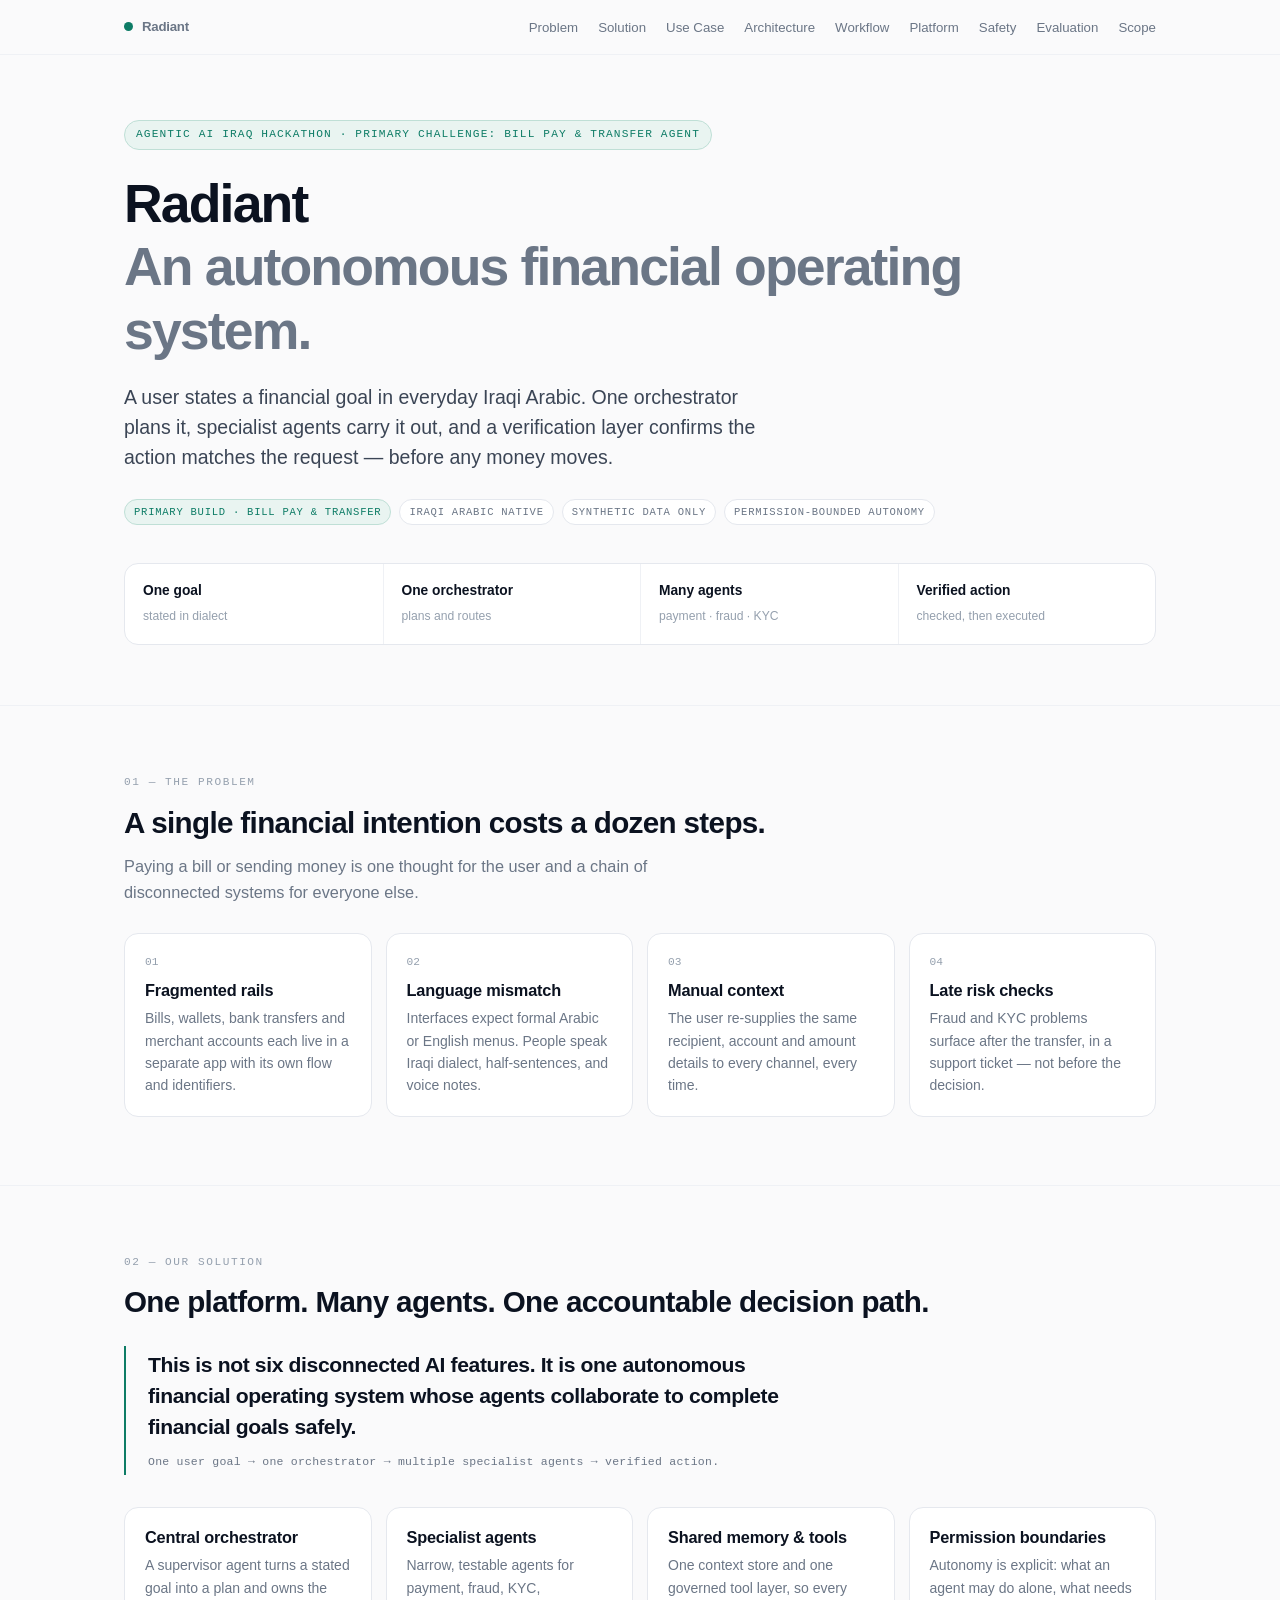
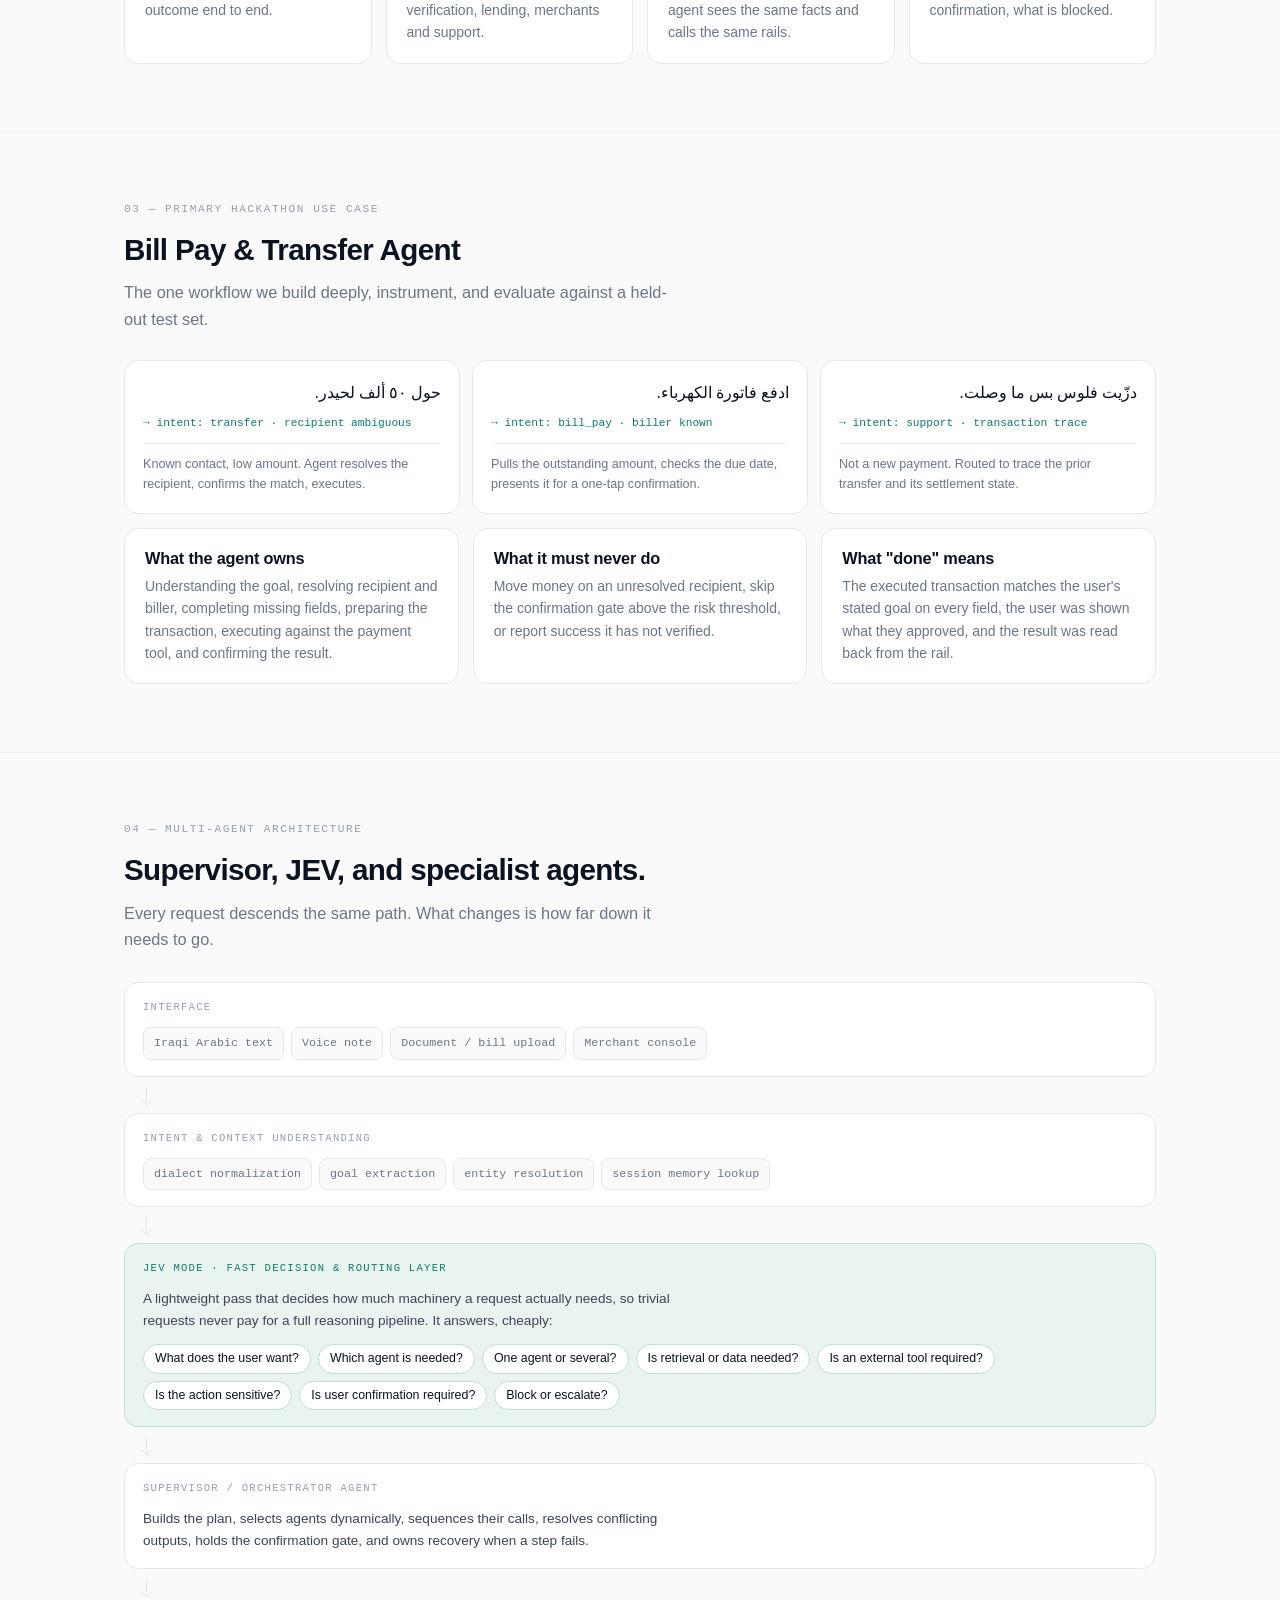
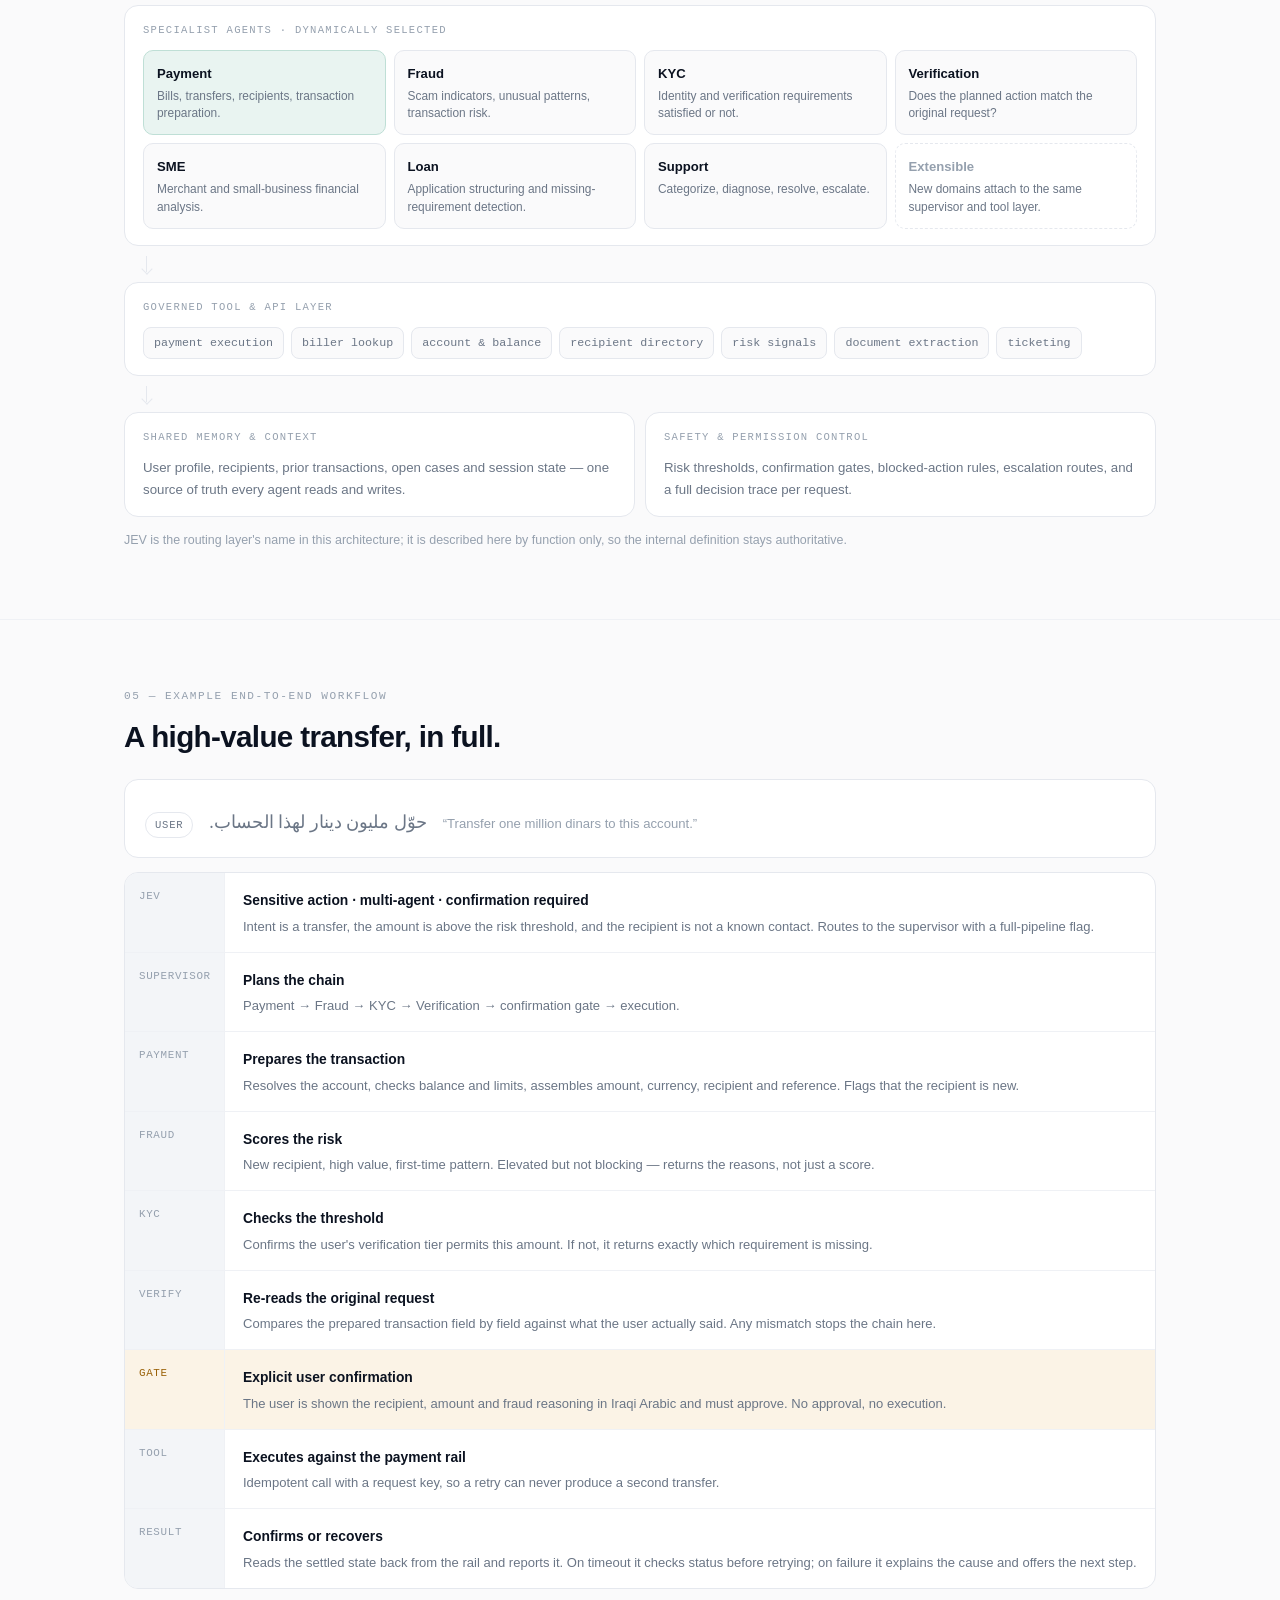
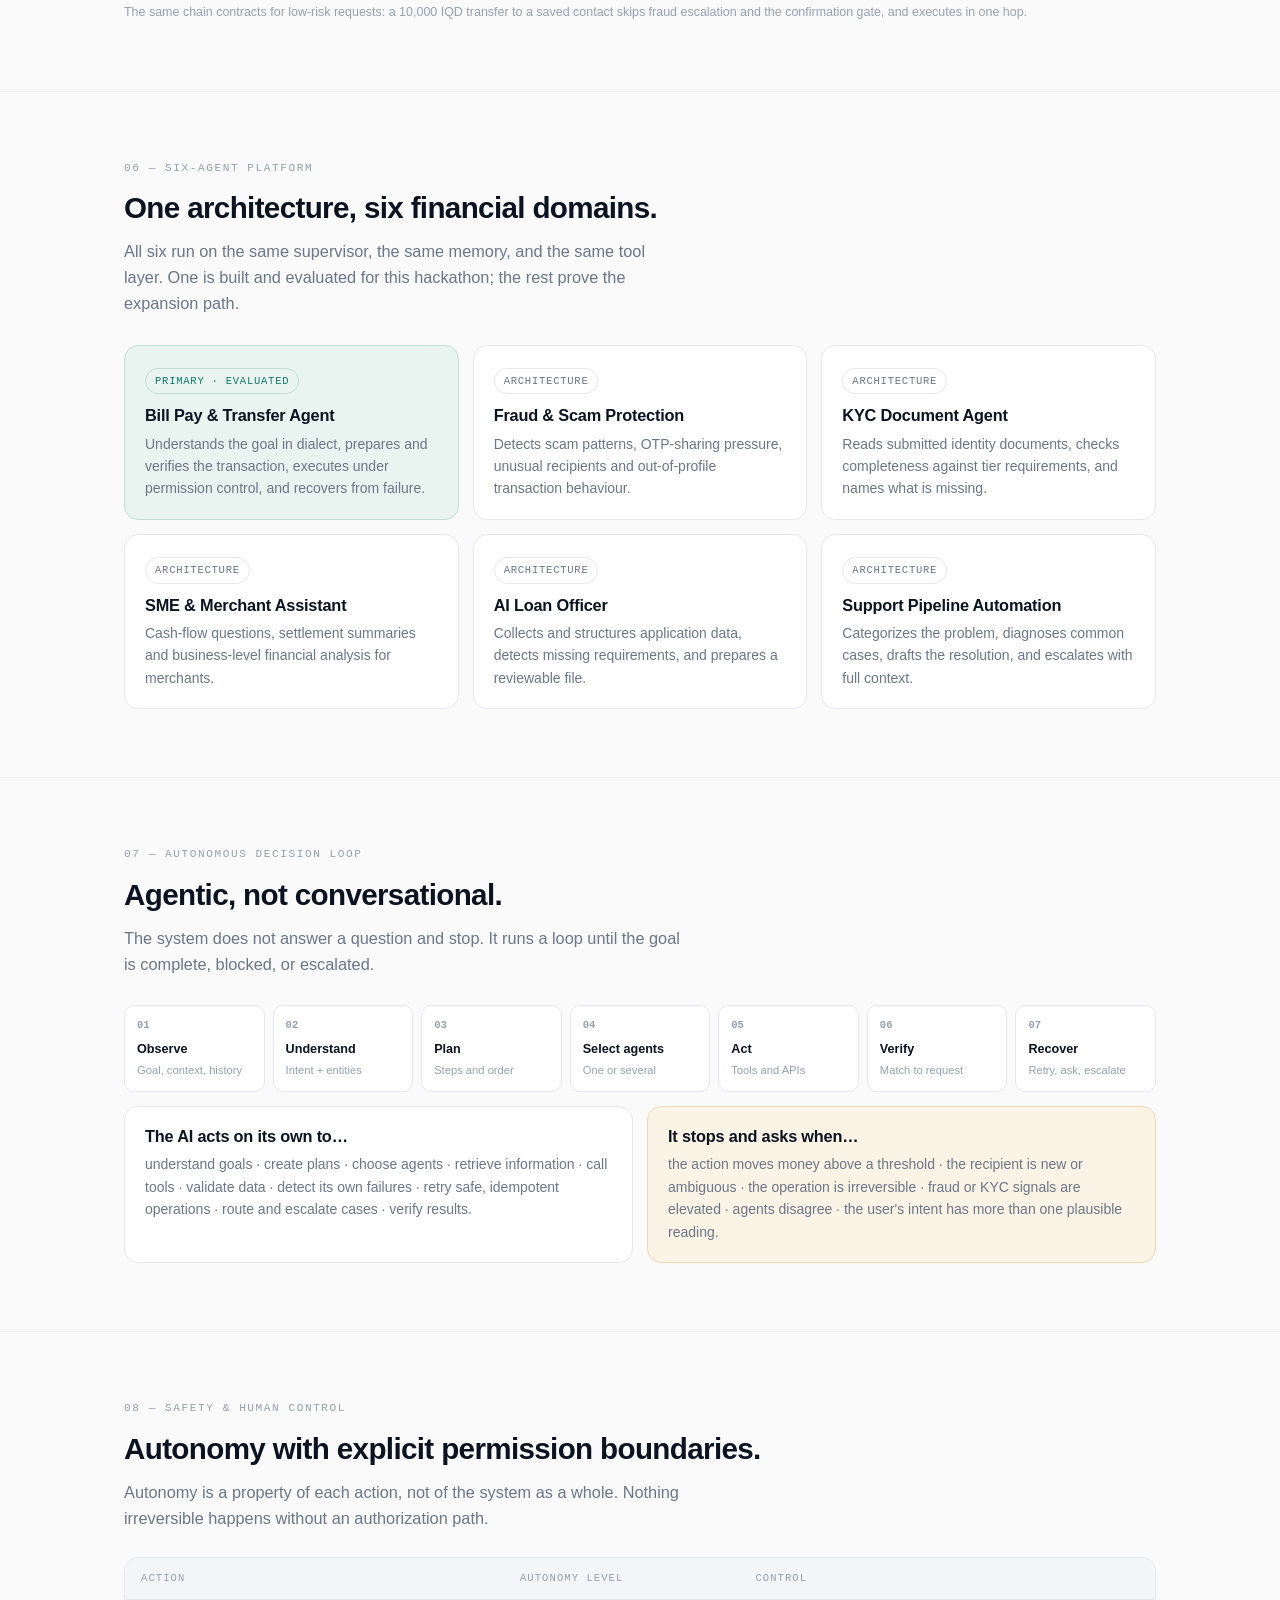
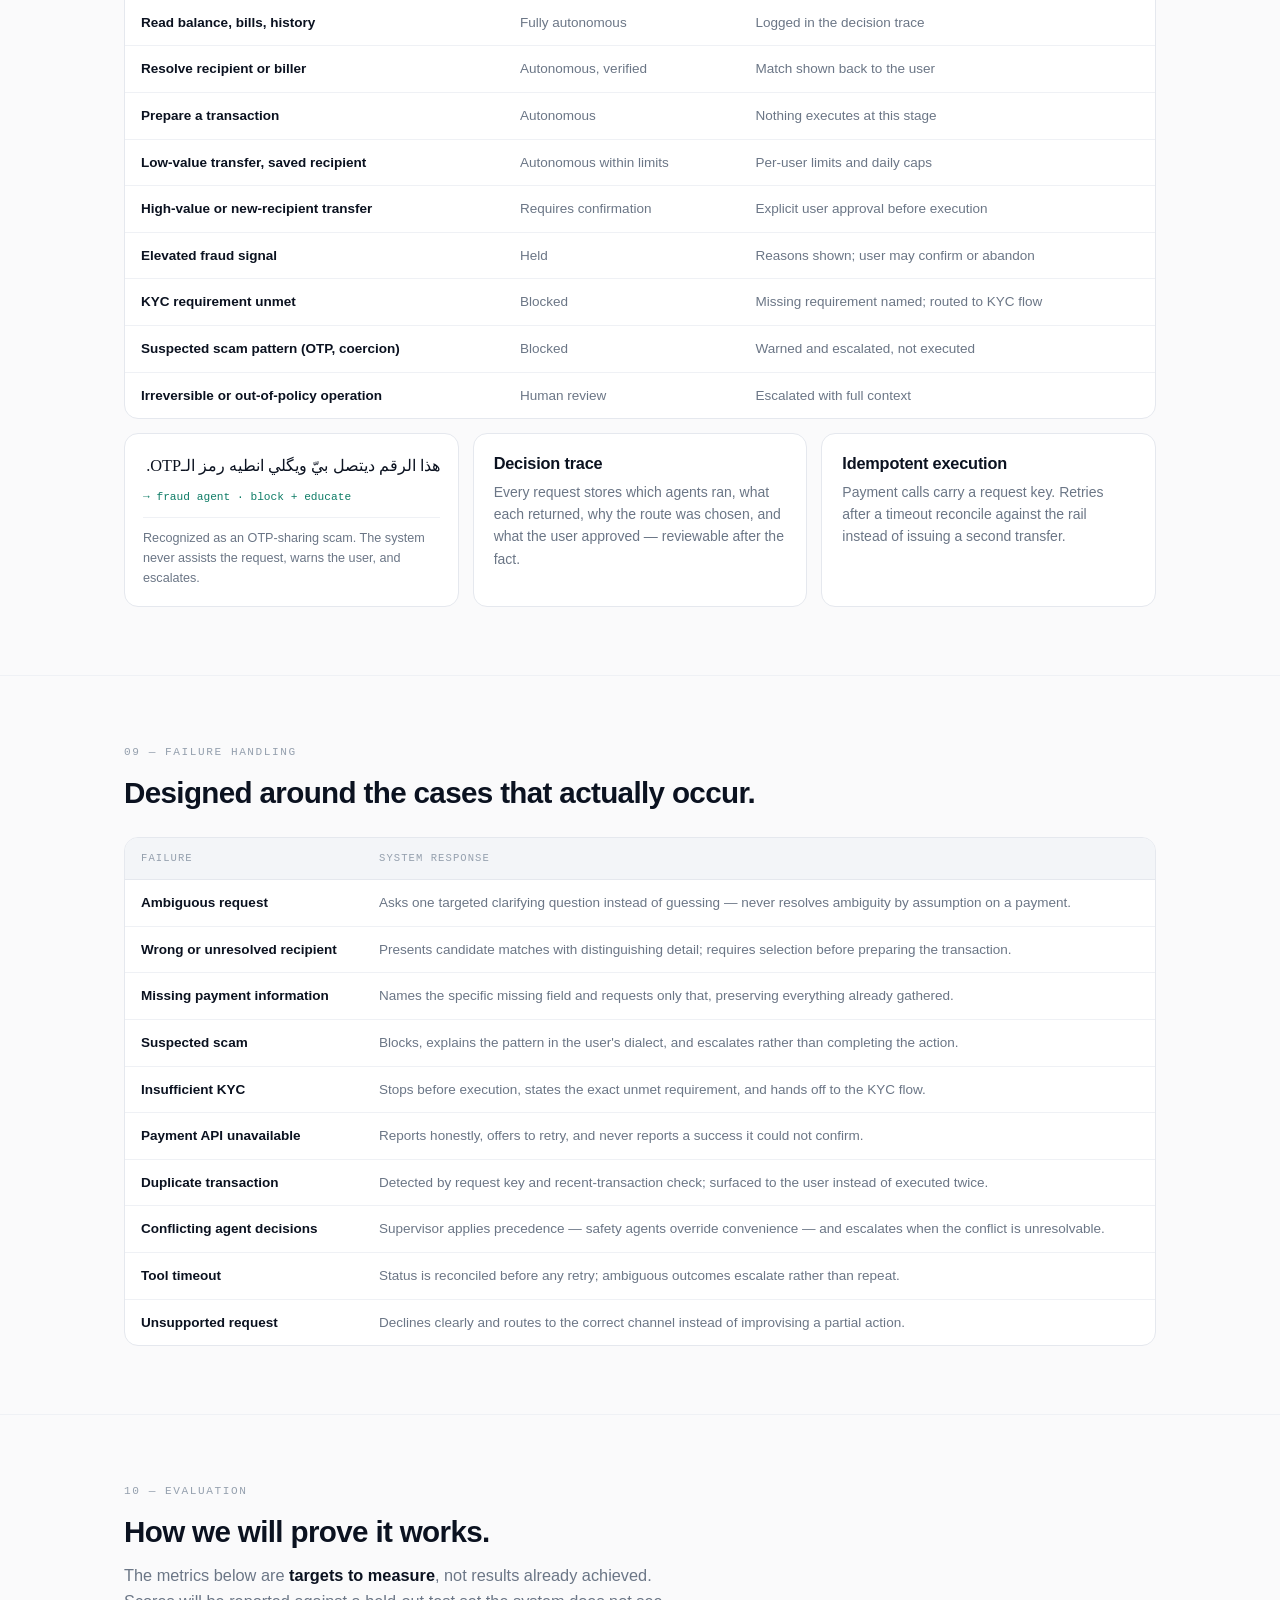
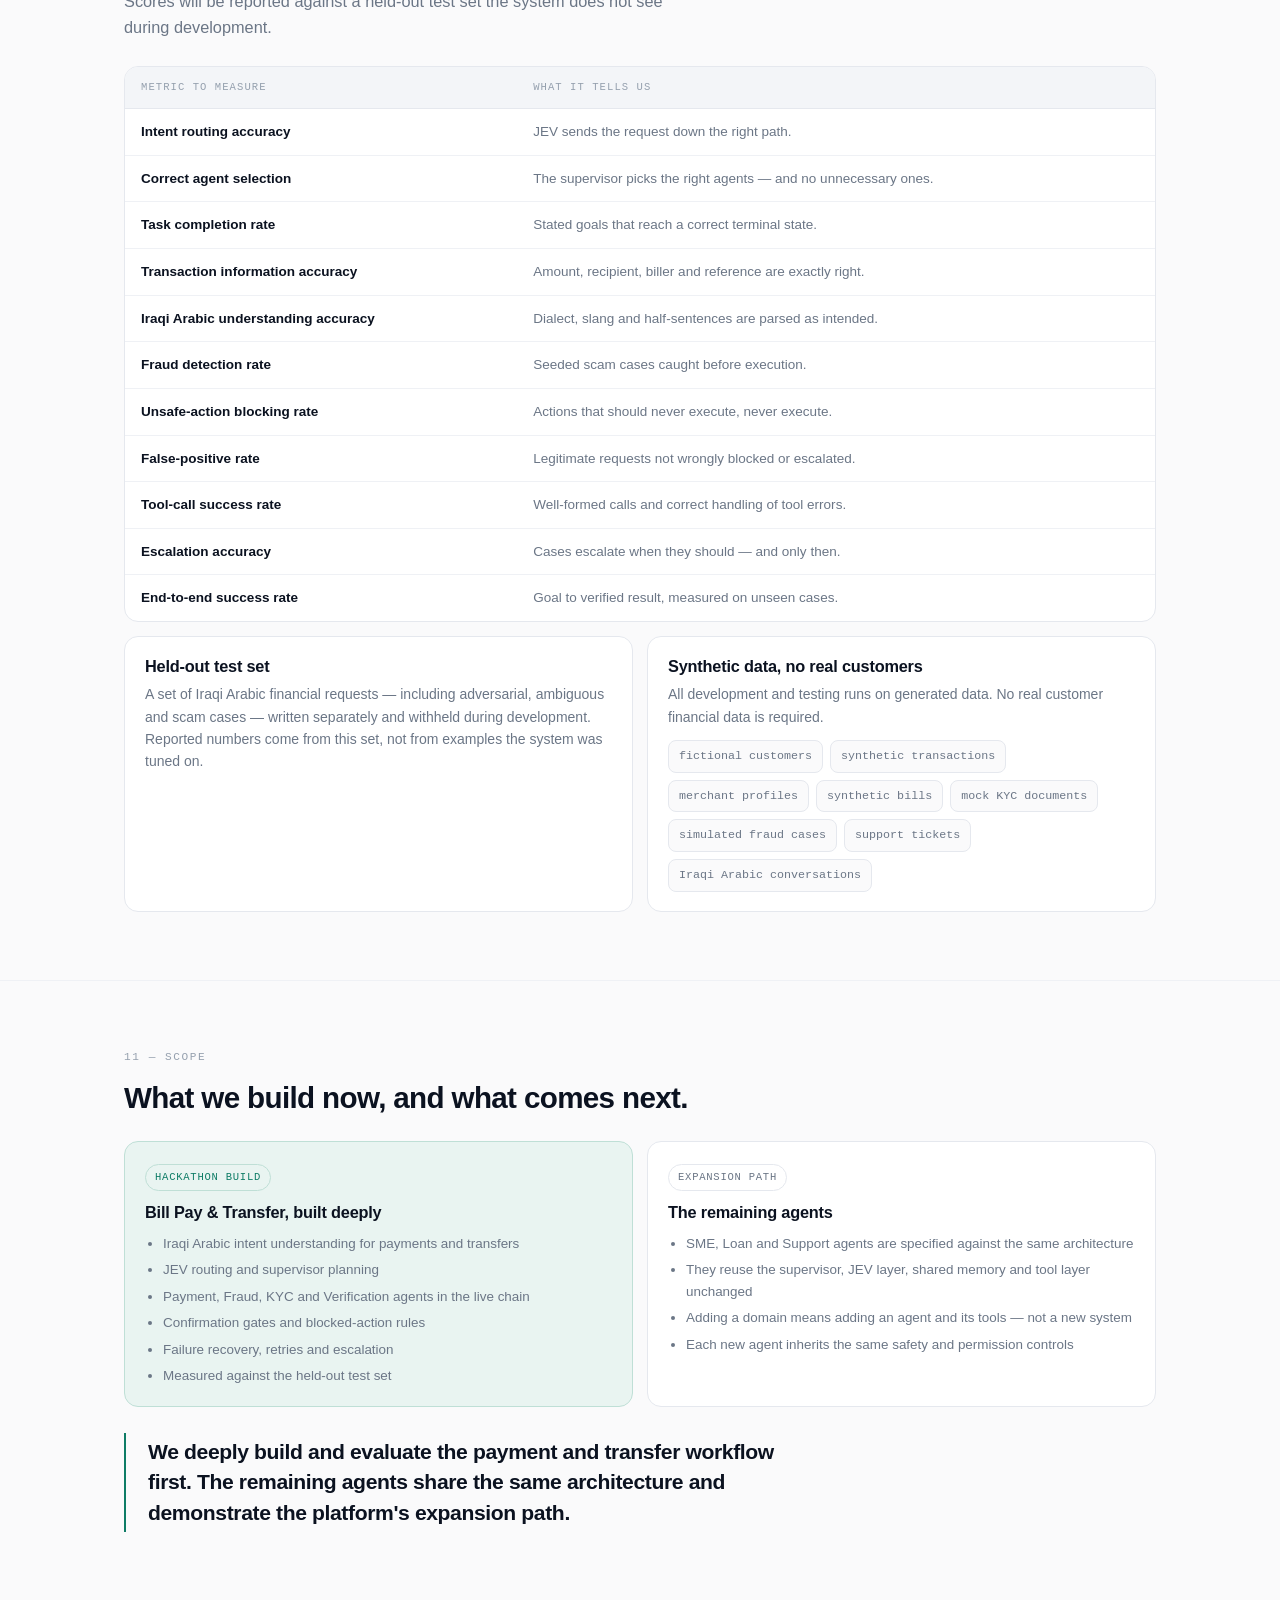
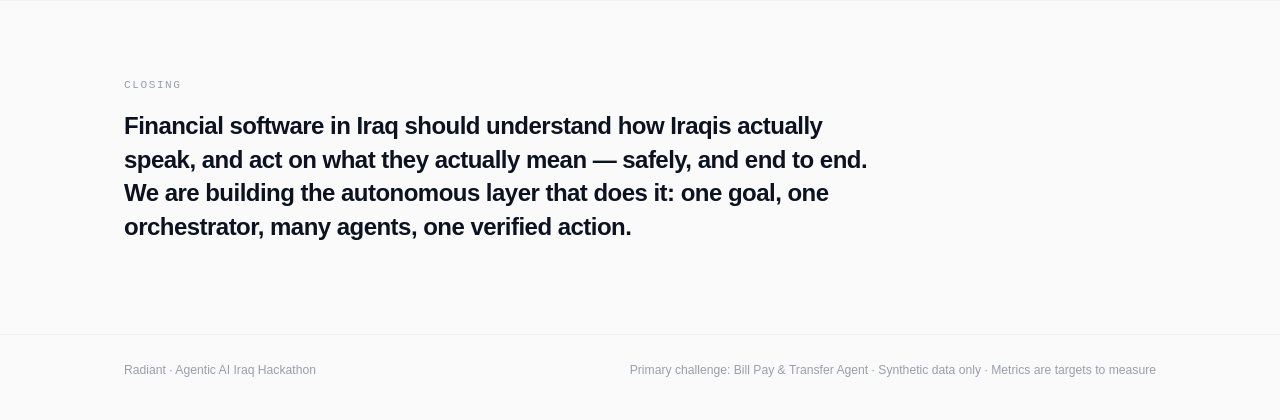
==== commit def36686: "Add Hackathon entry to the landing navigation - index.html: second nav button linking to the hackath" ====
--- a/hackathon/index.html
+++ b/hackathon/index.html
@@ -60,7 +60,9 @@
   backdrop-filter:saturate(180%) blur(12px); border-bottom:1px solid var(--line-soft);
 }
 .nav-in{max-width:var(--maxw); margin:0 auto; padding:12px 24px; display:flex; align-items:center; gap:22px}
-.brand{display:flex; align-items:center; gap:9px; font-weight:660; color:var(--ink); letter-spacing:-0.02em; font-size:.95rem}
+.brand{display:flex; align-items:center; gap:9px; font-weight:660; color:var(--ink); letter-spacing:-0.02em; font-size:.95rem; text-decoration:none}
+a.brand:hover .dot{transform:scale(1.25)}
+a.brand .dot{transition:transform .25s ease}
 .brand .dot{width:9px;height:9px;border-radius:50%;background:var(--accent); flex:none}
 .nav ul{display:flex; gap:20px; list-style:none; margin:0 0 0 auto; padding:0; overflow-x:auto; scrollbar-width:none}
 .nav ul::-webkit-scrollbar{display:none}
@@ -246,7 +248,7 @@
 
 <nav class="nav">
   <div class="nav-in">
-    <div class="brand"><span class="dot"></span> Radiant</div>
+    <a class="brand" href="../" aria-label="Radiant home"><span class="dot"></span> Radiant</a>
     <ul>
       <li><a href="#problem">Problem</a></li>
       <li><a href="#solution">Solution</a></li>
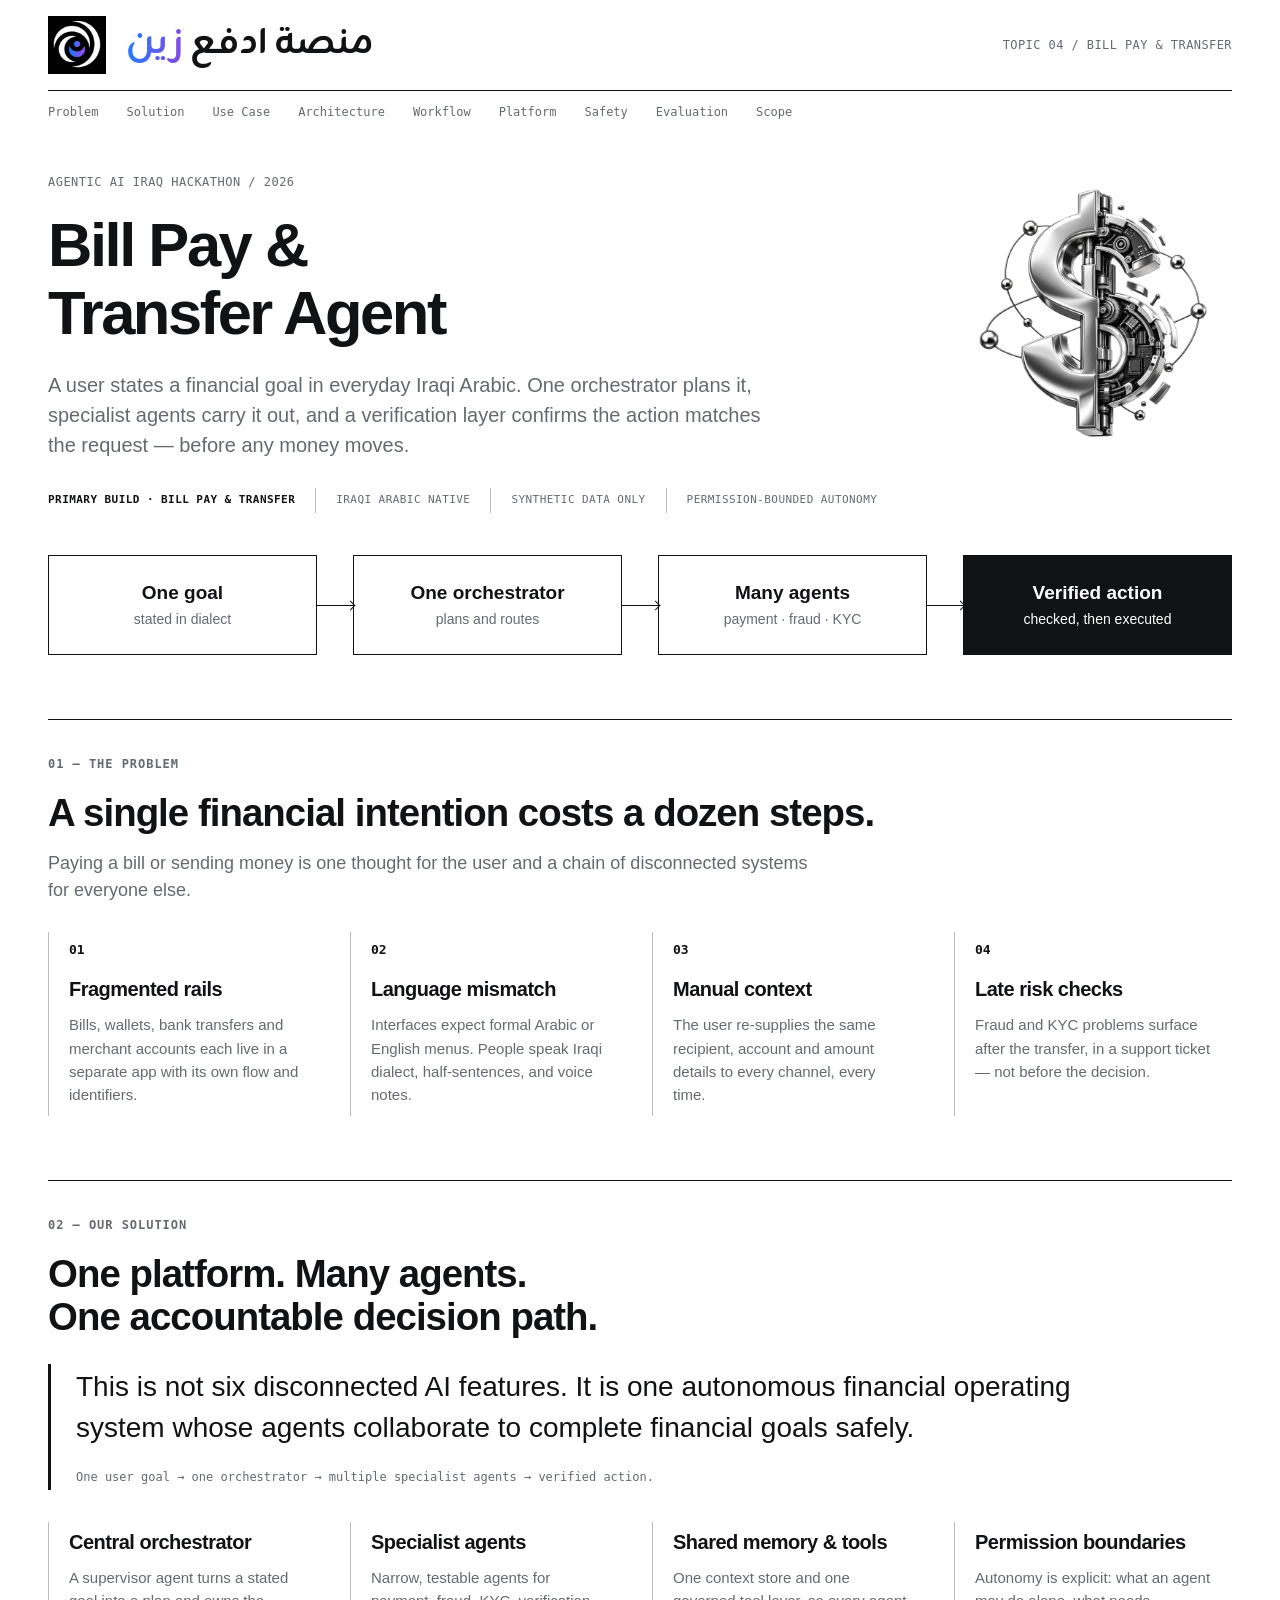
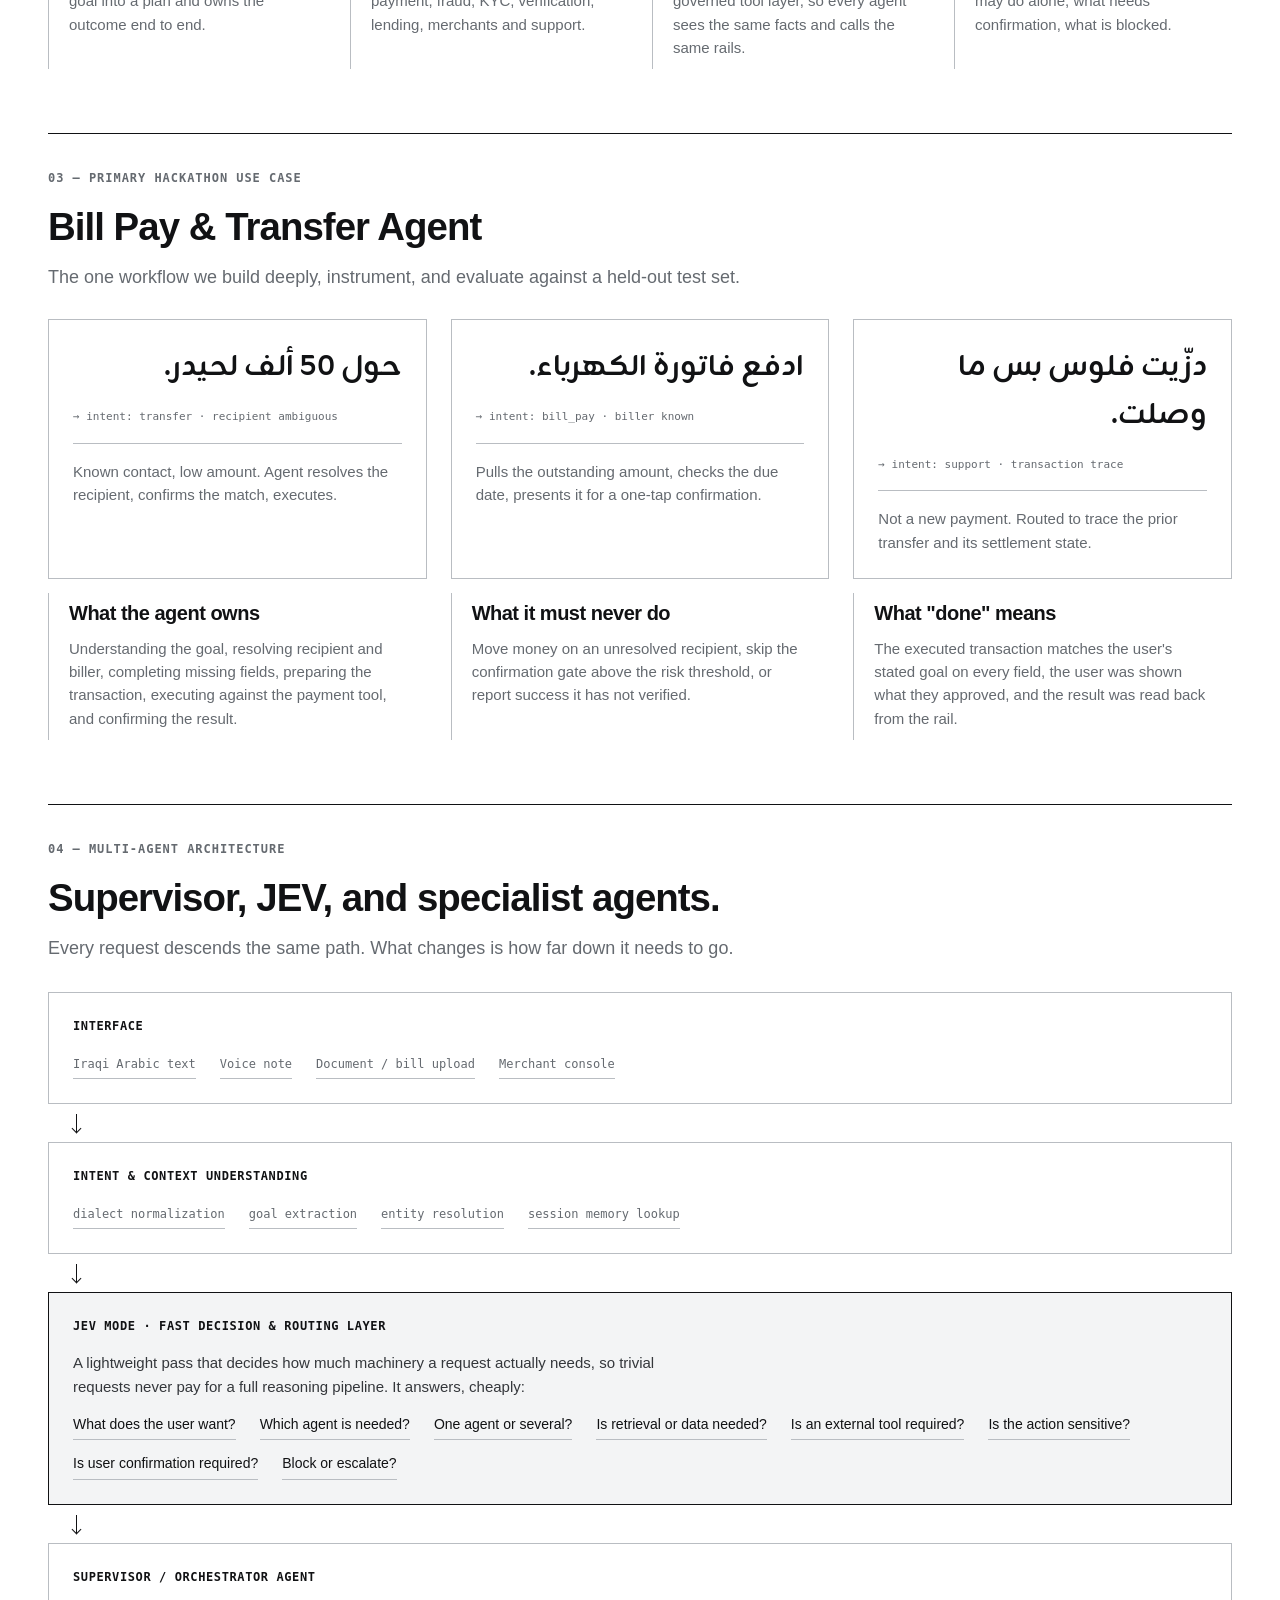
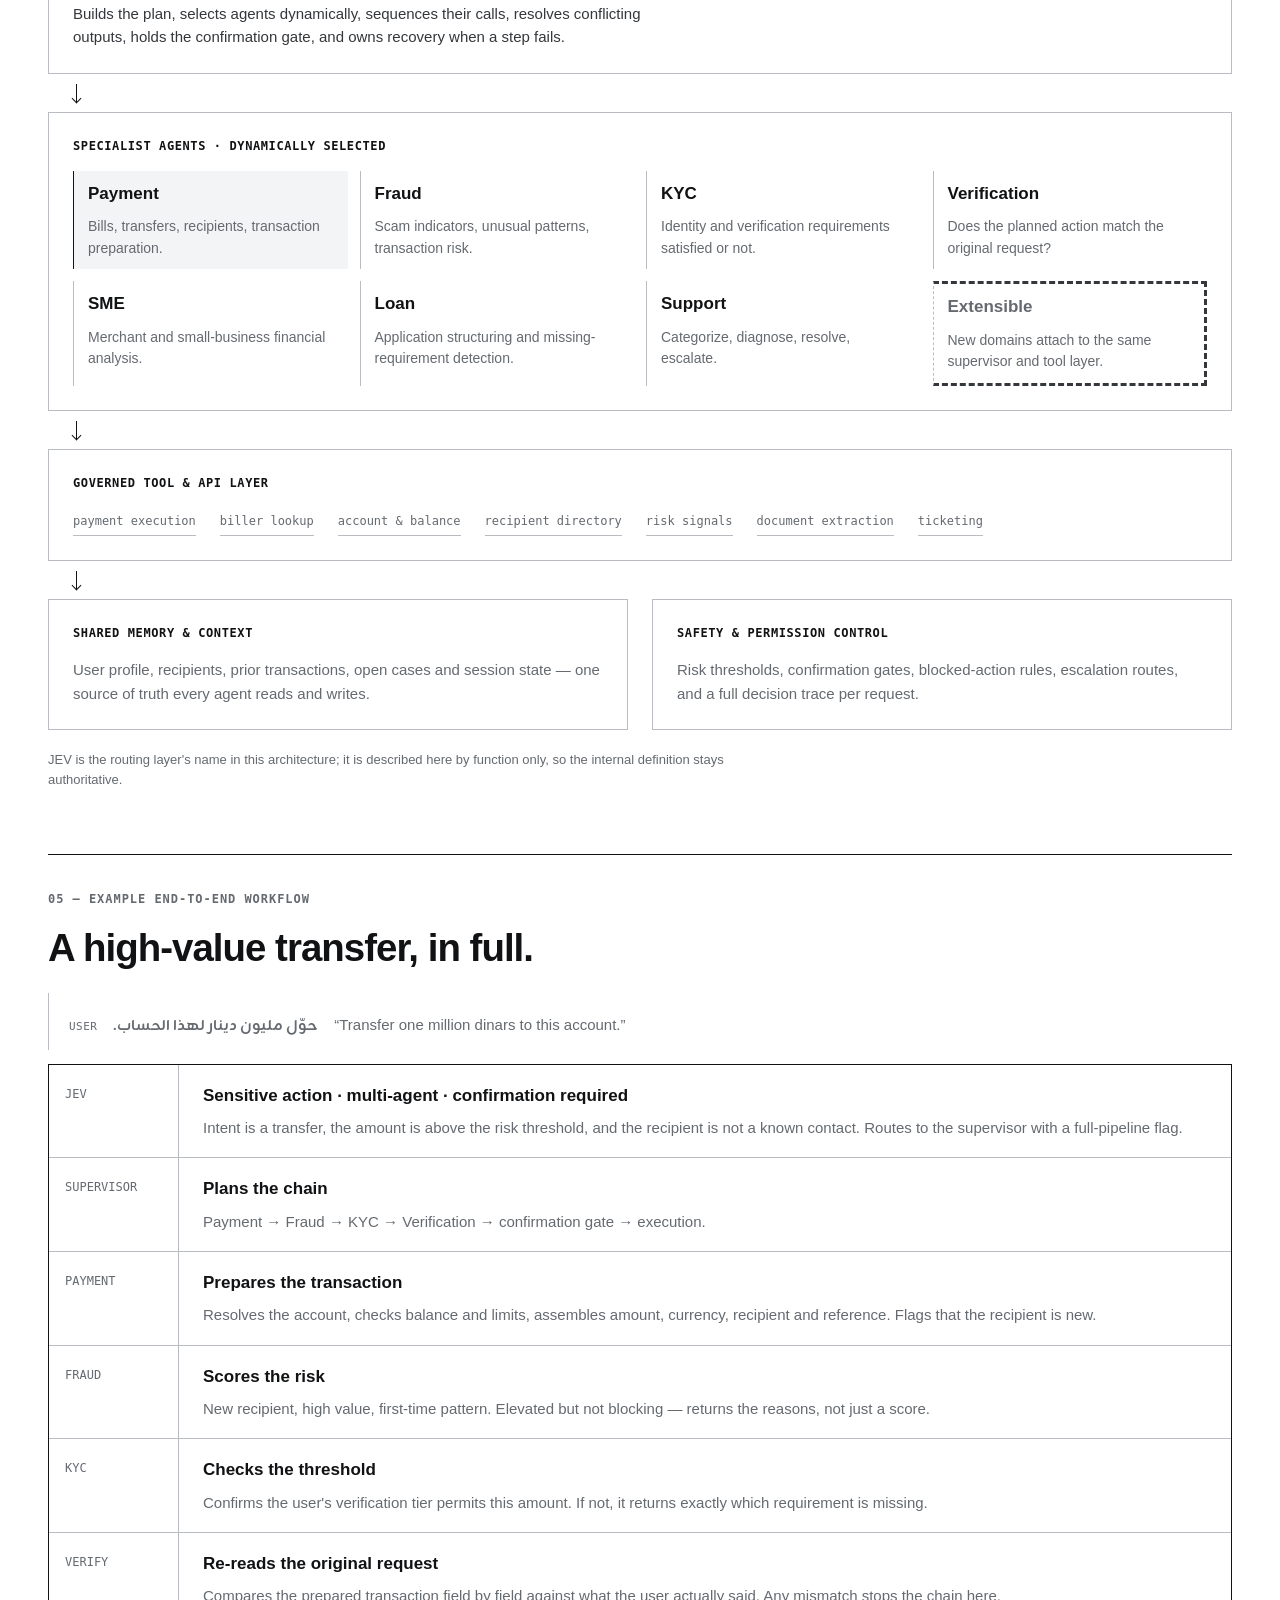
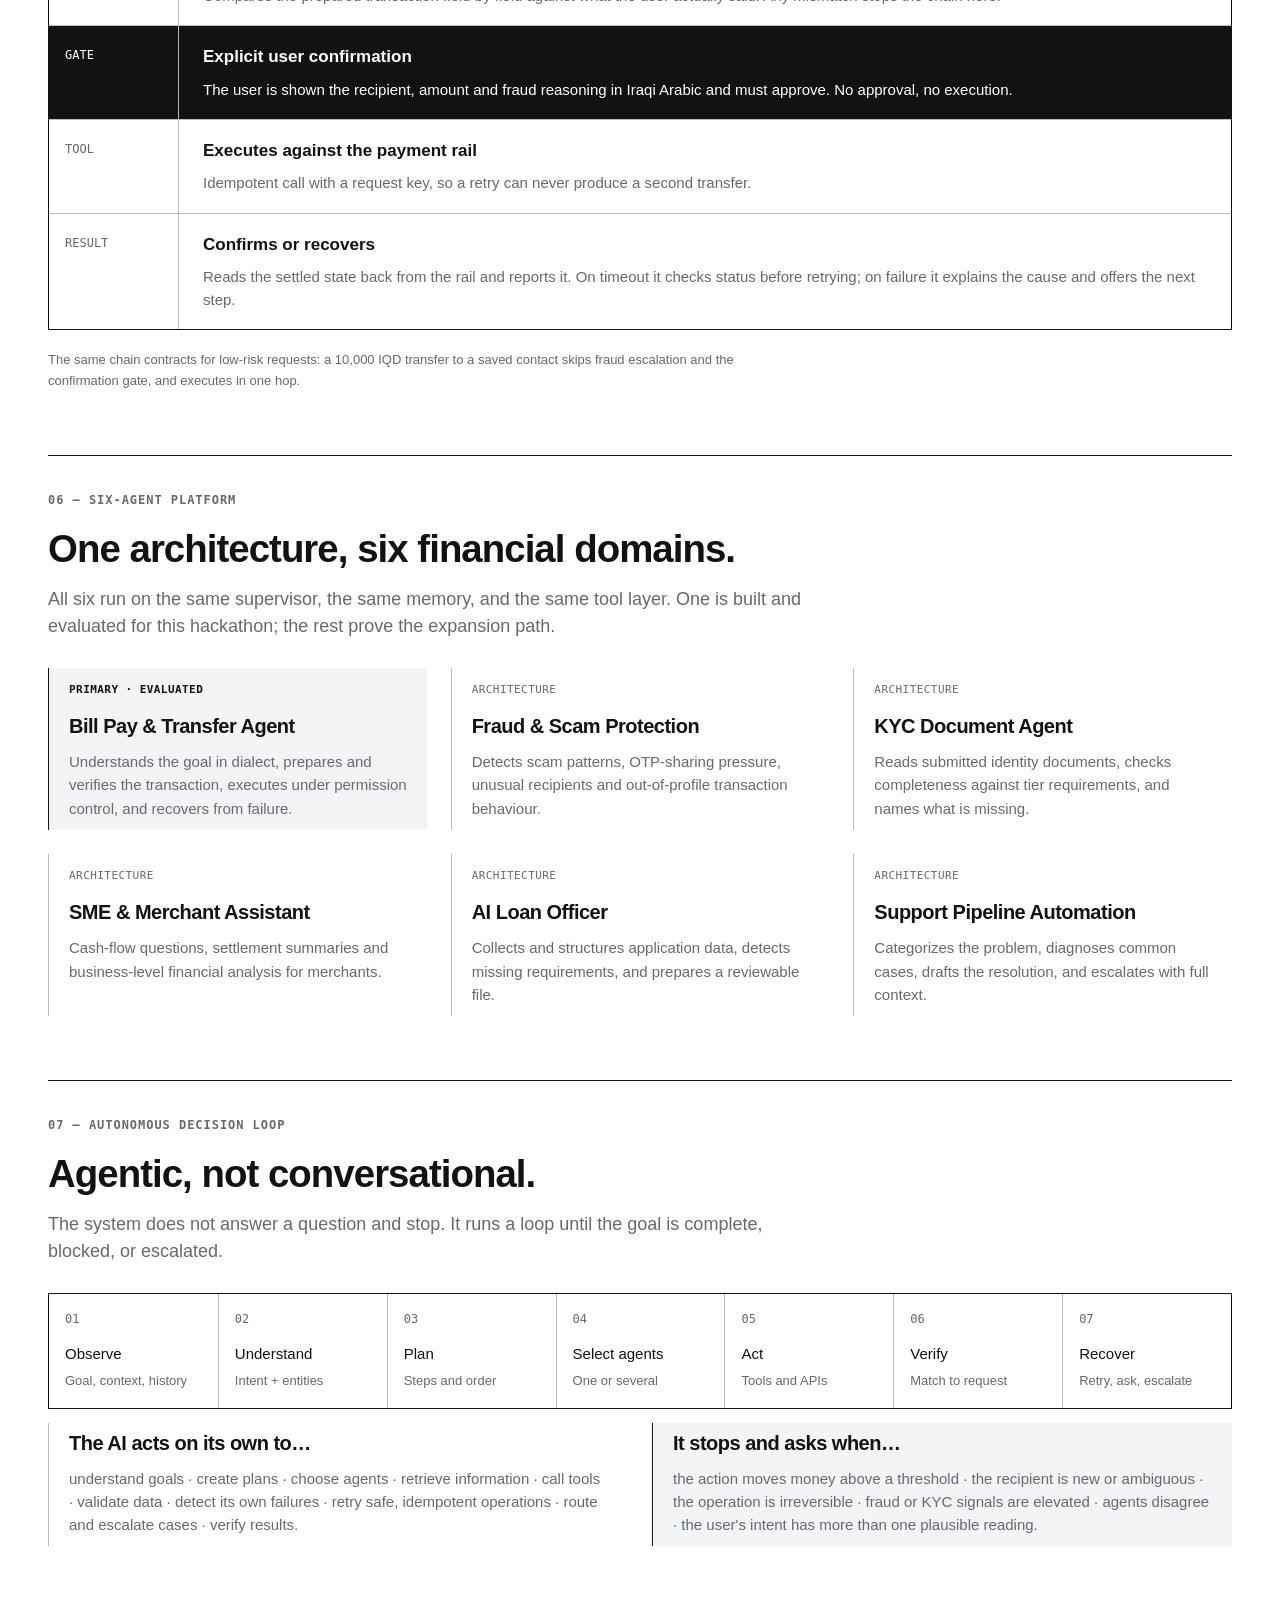
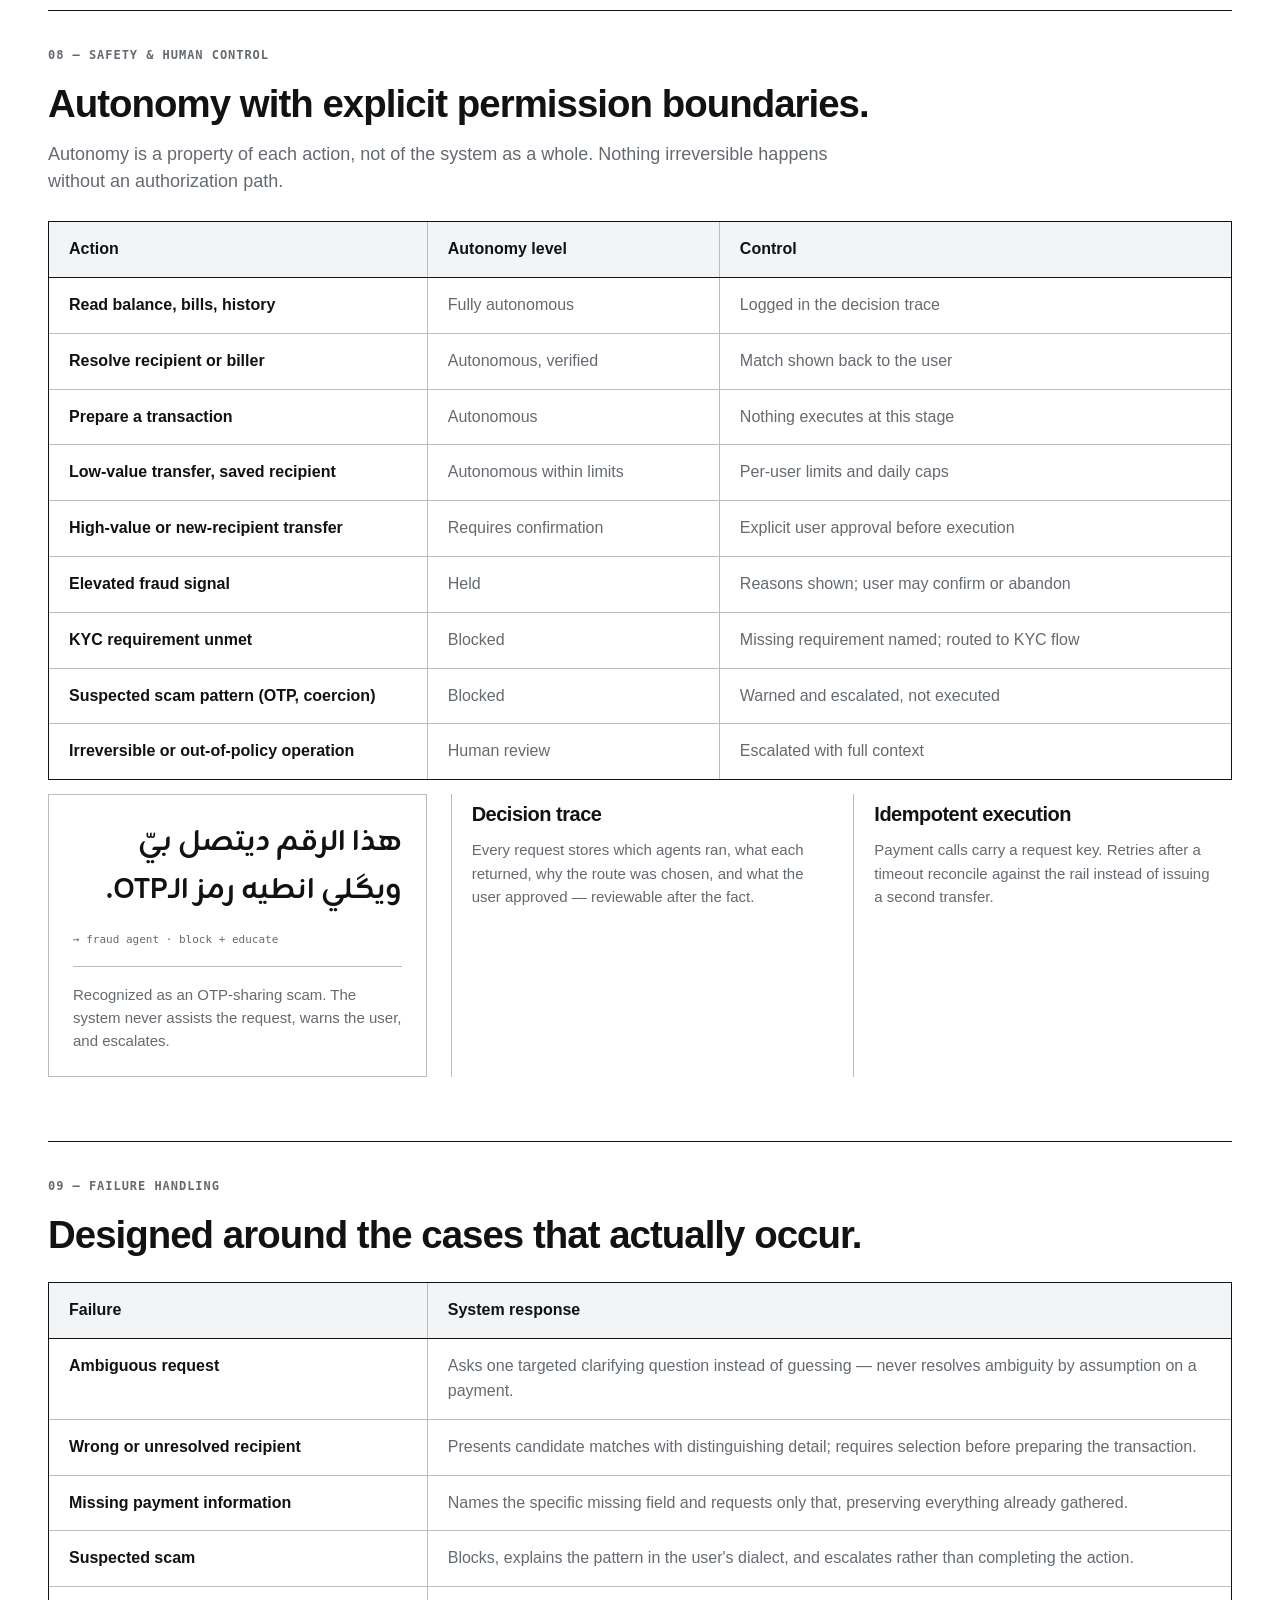
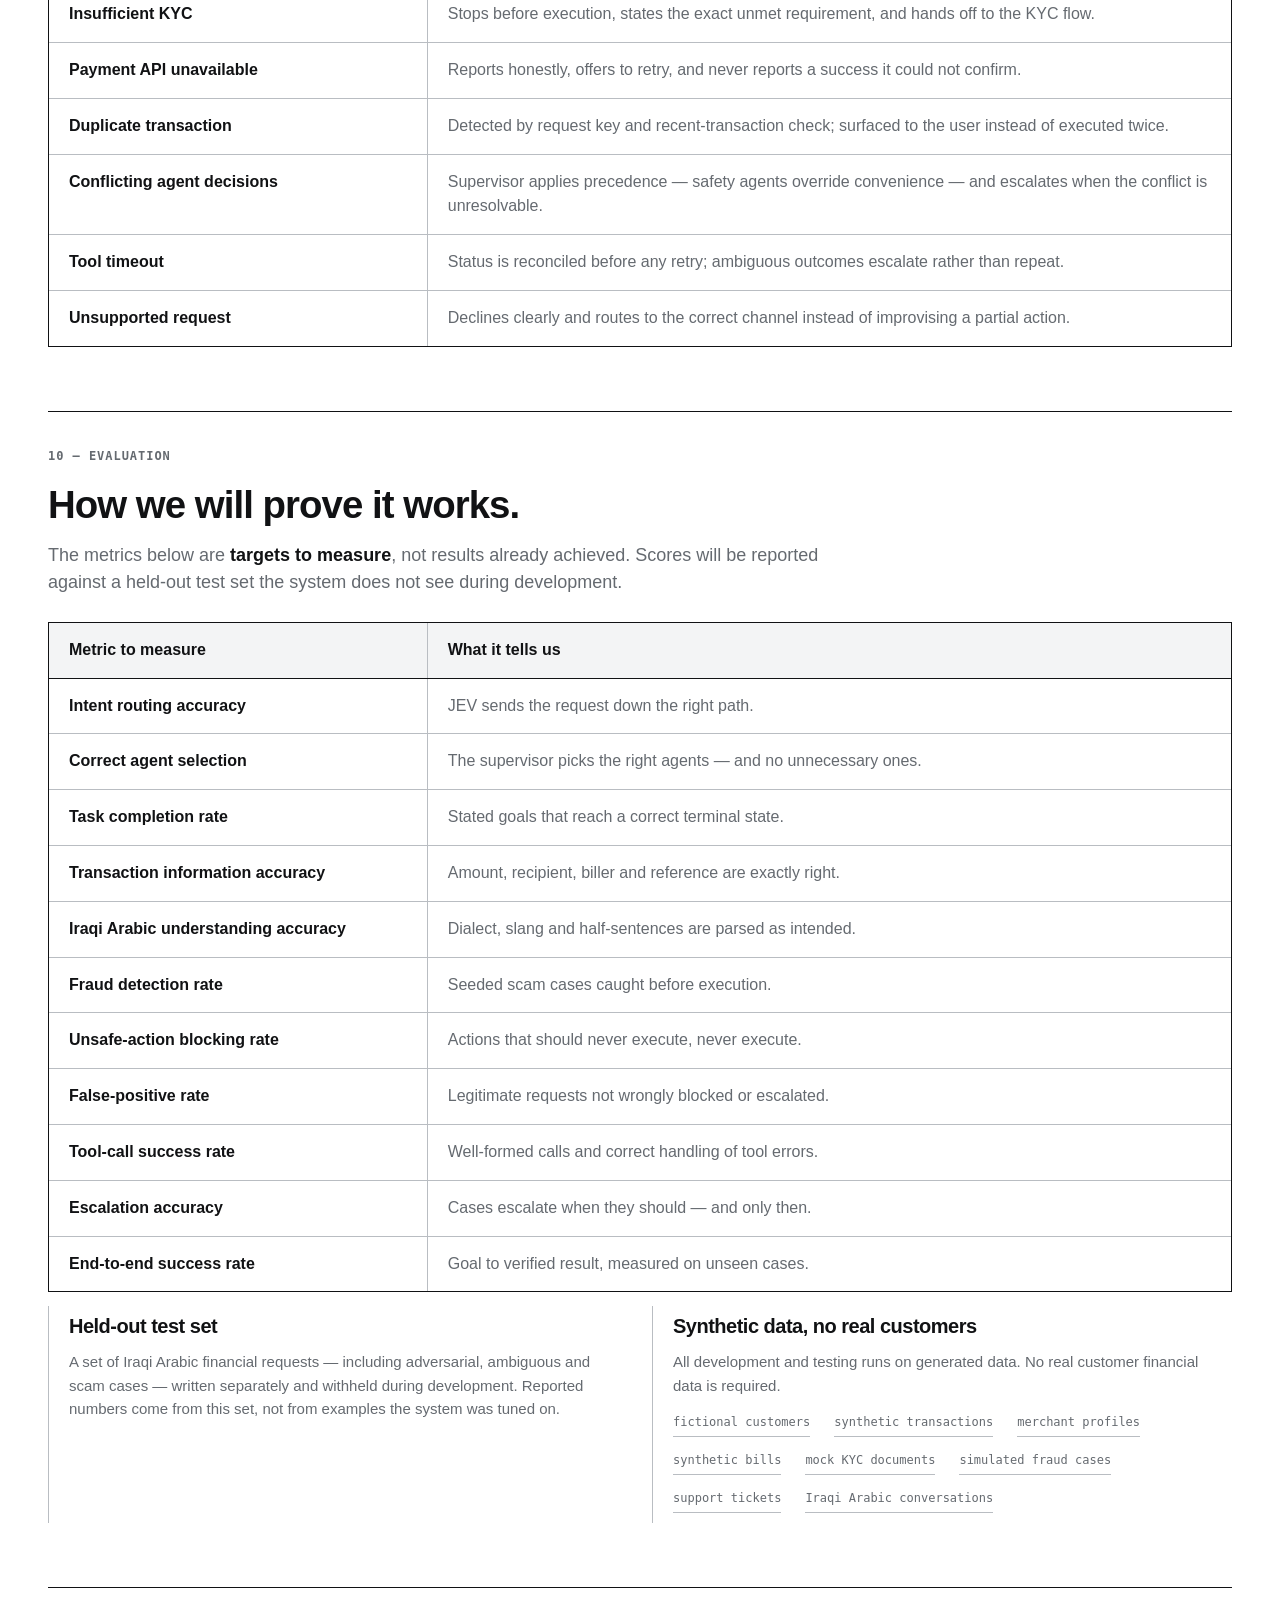
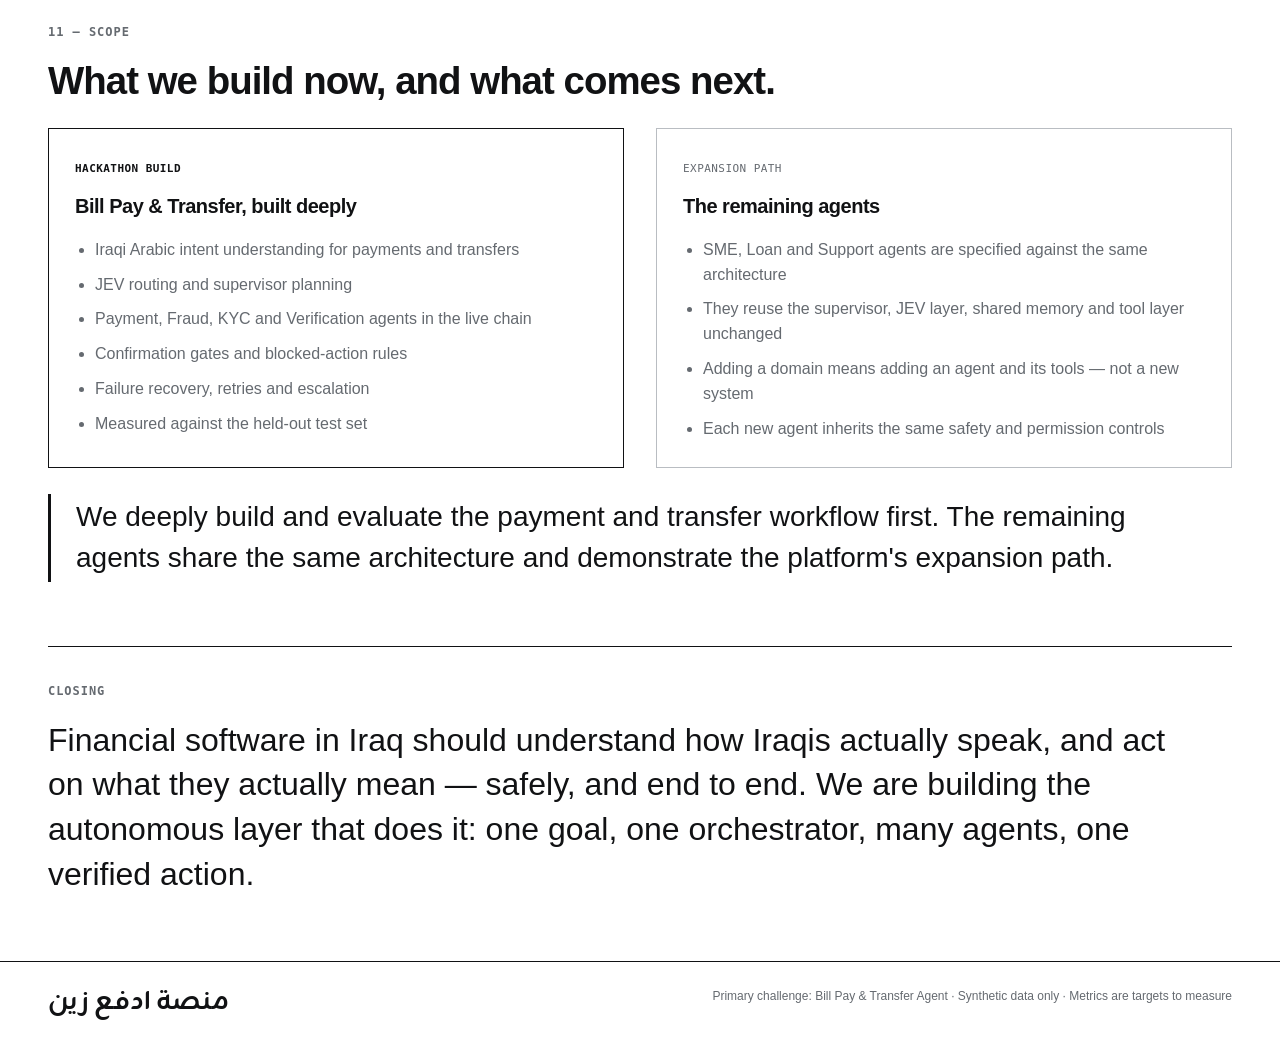
==== commit 2020a6d8: "Restyle hackathon page to match the Edfaa Zain presentation" ====
--- a/hackathon/index.html
+++ b/hackathon/index.html
@@ -3,253 +3,25 @@
 <head>
 <meta charset="utf-8">
 <meta name="viewport" content="width=device-width, initial-scale=1">
-<title>Radiant — Autonomous Financial Operating System</title>
+<title>ادفع زين — Bill Pay &amp; Transfer Agent</title>
 <meta name="description" content="One autonomous multi-agent financial platform. Primary hackathon challenge: Bill Pay &amp; Transfer Agent, native to Iraqi Arabic.">
-<style>
-:root{
-  --ink:#0B1220;
-  --text:#3B4555;
-  --muted:#6B7686;
-  --faint:#95A0AE;
-  --bg:#FAFAFB;
-  --surface:#FFFFFF;
-  --line:#E5E8EE;
-  --line-soft:#EFF1F5;
-  --accent:#0E7C66;
-  --accent-soft:#E9F4F1;
-  --accent-line:#BFDFD6;
-  --amber:#9A6209;
-  --amber-soft:#FBF3E6;
-  --amber-line:#EBD9B6;
-  --slate-soft:#F3F5F8;
-  --radius:14px;
-  --maxw:1080px;
-  --mono:ui-monospace,"SF Mono",SFMono-Regular,"JetBrains Mono",Menlo,Consolas,monospace;
-  --sans:-apple-system,BlinkMacSystemFont,"Segoe UI",Inter,Roboto,"Helvetica Neue",Arial,sans-serif;
-  --ar:"Noto Naskh Arabic","Geeza Pro","Segoe UI",Tahoma,serif;
-}
-@media (prefers-color-scheme: dark){
-  :root{
-    --ink:#F2F5F9; --text:#B9C2CE; --muted:#8B96A5; --faint:#6F7A89;
-    --bg:#0A0E14; --surface:#111722; --line:#212939; --line-soft:#1A2130;
-    --accent:#4FC2A5; --accent-soft:#11241F; --accent-line:#255045;
-    --amber:#D9A75A; --amber-soft:#241D10; --amber-line:#4A3B1E; --slate-soft:#161C27;
-  }
-}
-*{box-sizing:border-box}
-html{scroll-behavior:smooth}
-body{
-  margin:0; background:var(--bg); color:var(--text);
-  font-family:var(--sans); font-size:16px; line-height:1.6;
-  -webkit-font-smoothing:antialiased; text-rendering:optimizeLegibility;
-}
-h1,h2,h3,h4{color:var(--ink); margin:0; font-weight:640; letter-spacing:-0.022em; line-height:1.18}
-h1{font-size:clamp(2.1rem,5.2vw,3.35rem); letter-spacing:-0.035em}
-h2{font-size:clamp(1.4rem,2.6vw,1.85rem)}
-h3{font-size:1.02rem; letter-spacing:-0.012em}
-h4{font-size:.9rem; letter-spacing:-0.005em}
-p{margin:0}
-a{color:inherit}
-.wrap{max-width:var(--maxw); margin:0 auto; padding:0 24px}
-section{padding:68px 0; border-top:1px solid var(--line-soft)}
-section:first-of-type{border-top:0}
-
-/* ---- nav ---- */
-.nav{
-  position:sticky; top:0; z-index:20; background:color-mix(in srgb,var(--bg) 88%, transparent);
-  backdrop-filter:saturate(180%) blur(12px); border-bottom:1px solid var(--line-soft);
-}
-.nav-in{max-width:var(--maxw); margin:0 auto; padding:12px 24px; display:flex; align-items:center; gap:22px}
-.brand{display:flex; align-items:center; gap:9px; font-weight:660; color:var(--ink); letter-spacing:-0.02em; font-size:.95rem; text-decoration:none}
-a.brand:hover .dot{transform:scale(1.25)}
-a.brand .dot{transition:transform .25s ease}
-.brand .dot{width:9px;height:9px;border-radius:50%;background:var(--accent); flex:none}
-.nav ul{display:flex; gap:20px; list-style:none; margin:0 0 0 auto; padding:0; overflow-x:auto; scrollbar-width:none}
-.nav ul::-webkit-scrollbar{display:none}
-.nav a{color:var(--muted); text-decoration:none; font-size:.83rem; white-space:nowrap; padding:4px 0; border-bottom:1.5px solid transparent}
-.nav a:hover{color:var(--ink)}
-.nav a.on{color:var(--ink); border-bottom-color:var(--accent)}
-@media(max-width:720px){ .nav ul{display:none} }
-
-/* ---- shared bits ---- */
-.eyebrow{
-  font-family:var(--mono); font-size:.695rem; letter-spacing:.14em; text-transform:uppercase;
-  color:var(--faint); margin-bottom:14px;
-}
-.lede{font-size:1.02rem; color:var(--muted); max-width:62ch; margin-top:12px}
-.grid{display:grid; gap:14px}
-.g2{grid-template-columns:repeat(2,1fr)}
-.g3{grid-template-columns:repeat(3,1fr)}
-.g4{grid-template-columns:repeat(4,1fr)}
-@media(max-width:860px){ .g3,.g4{grid-template-columns:repeat(2,1fr)} }
-@media(max-width:560px){ .g2,.g3,.g4{grid-template-columns:1fr} }
-.card{
-  background:var(--surface); border:1px solid var(--line); border-radius:var(--radius);
-  padding:20px 20px 19px;
-}
-.card p{font-size:.875rem; color:var(--muted); margin-top:7px}
-.card .num{font-family:var(--mono); font-size:.7rem; color:var(--faint); display:block; margin-bottom:9px}
-.tag{
-  display:inline-flex; align-items:center; gap:6px; font-family:var(--mono);
-  font-size:.66rem; letter-spacing:.07em; text-transform:uppercase;
-  padding:4px 9px; border-radius:100px; border:1px solid var(--line); color:var(--muted);
-  background:var(--surface);
-}
-.tag.primary{background:var(--accent-soft); border-color:var(--accent-line); color:var(--accent)}
-.tag.gate{background:var(--amber-soft); border-color:var(--amber-line); color:var(--amber)}
-.ar{font-family:var(--ar); direction:rtl; unicode-bidi:isolate; font-size:1.02rem; color:var(--ink); line-height:1.75}
-
-/* ---- hero ---- */
-.hero{padding:64px 0 60px}
-.hero .kicker{
-  display:inline-flex; align-items:center; gap:8px; font-family:var(--mono); font-size:.7rem;
-  letter-spacing:.1em; text-transform:uppercase; color:var(--accent);
-  background:var(--accent-soft); border:1px solid var(--accent-line);
-  padding:5px 11px; border-radius:100px; margin-bottom:22px;
-}
-.hero h1 span{color:var(--muted)}
-.hero .value{font-size:clamp(1.05rem,2.1vw,1.22rem); color:var(--text); max-width:60ch; margin-top:20px; line-height:1.55}
-.chips{display:flex; flex-wrap:wrap; gap:8px; margin-top:26px}
-.hero-line{
-  display:grid; grid-template-columns:repeat(4,1fr); gap:0; margin-top:38px;
-  border:1px solid var(--line); border-radius:var(--radius); overflow:hidden; background:var(--surface);
-}
-.hero-line div{padding:16px 18px; border-left:1px solid var(--line-soft)}
-.hero-line div:first-child{border-left:0}
-.hero-line b{display:block; color:var(--ink); font-size:.86rem; font-weight:620}
-.hero-line span{font-size:.76rem; color:var(--faint)}
-@media(max-width:700px){ .hero-line{grid-template-columns:repeat(2,1fr)} .hero-line div:nth-child(3){border-left:0} .hero-line div:nth-child(n+3){border-top:1px solid var(--line-soft)} }
-
-/* ---- statement ---- */
-.statement{
-  border-left:2px solid var(--accent); padding:4px 0 4px 22px; margin:0;
-  font-size:clamp(1.08rem,2.2vw,1.32rem); color:var(--ink); font-weight:560;
-  letter-spacing:-0.018em; line-height:1.45; max-width:58ch;
-}
-.statement small{display:block; font-family:var(--mono); font-size:.72rem; font-weight:400; color:var(--muted); letter-spacing:.02em; margin-top:12px; text-transform:none}
-
-/* ---- flow / diagram primitives ---- */
-.stack{display:flex; flex-direction:column; gap:8px}
-.node{
-  background:var(--surface); border:1px solid var(--line); border-radius:11px;
-  padding:13px 16px; display:flex; align-items:baseline; gap:12px; flex-wrap:wrap;
-}
-.node b{color:var(--ink); font-size:.875rem; font-weight:610; letter-spacing:-0.01em}
-.node span{font-size:.8rem; color:var(--muted)}
-.node.accent{background:var(--accent-soft); border-color:var(--accent-line)}
-.node.gate{background:var(--amber-soft); border-color:var(--amber-line)}
-.node.ghost{background:transparent; border-style:dashed}
-.arrow{
-  height:16px; margin-left:22px; border-left:1.5px solid var(--line);
-  position:relative;
-}
-.arrow::after{
-  content:""; position:absolute; left:-4px; bottom:-1px; width:7px; height:7px;
-  border-right:1.5px solid var(--line); border-bottom:1.5px solid var(--line);
-  transform:rotate(45deg);
-}
-.fanrow{display:grid; grid-template-columns:repeat(4,1fr); gap:8px}
-@media(max-width:700px){ .fanrow{grid-template-columns:repeat(2,1fr)} }
-.mini{
-  background:var(--surface); border:1px solid var(--line); border-radius:10px; padding:11px 12px;
-  font-size:.79rem; color:var(--ink); font-weight:560; text-align:center;
-}
-.mini em{display:block; font-style:normal; font-size:.7rem; color:var(--faint); font-weight:400; margin-top:3px}
-
-/* ---- architecture layers ---- */
-.arch{display:flex; flex-direction:column; gap:10px}
-.layer{
-  border:1px solid var(--line); border-radius:var(--radius); background:var(--surface); padding:16px 18px;
-}
-.layer .lbl{
-  font-family:var(--mono); font-size:.66rem; letter-spacing:.12em; text-transform:uppercase;
-  color:var(--faint); margin-bottom:11px;
-}
-.layer.jev{background:var(--accent-soft); border-color:var(--accent-line)}
-.layer.jev .lbl{color:var(--accent)}
-.jev-q{display:flex; flex-wrap:wrap; gap:7px}
-.jev-q span{
-  font-size:.775rem; color:var(--ink); background:var(--surface);
-  border:1px solid var(--accent-line); border-radius:100px; padding:4px 11px;
-}
-.agentgrid{display:grid; grid-template-columns:repeat(4,1fr); gap:8px}
-@media(max-width:820px){ .agentgrid{grid-template-columns:repeat(2,1fr)} }
-.agent{
-  border:1px solid var(--line); border-radius:10px; padding:12px 13px; background:var(--bg);
-}
-.agent b{display:block; color:var(--ink); font-size:.82rem; font-weight:610}
-.agent span{display:block; font-size:.745rem; color:var(--muted); margin-top:4px; line-height:1.45}
-.agent.primary{background:var(--accent-soft); border-color:var(--accent-line)}
-.railrow{display:flex; flex-wrap:wrap; gap:7px}
-.rail{
-  font-family:var(--mono); font-size:.73rem; color:var(--muted);
-  border:1px solid var(--line); border-radius:8px; padding:6px 10px; background:var(--bg);
-}
-.sidebars{display:grid; grid-template-columns:1fr 1fr; gap:10px}
-@media(max-width:700px){ .sidebars{grid-template-columns:1fr} }
-
-/* ---- walkthrough ---- */
-.steps{border:1px solid var(--line); border-radius:var(--radius); background:var(--surface); overflow:hidden}
-.step{display:grid; grid-template-columns:100px 1fr; border-top:1px solid var(--line-soft)}
-.step:first-child{border-top:0}
-.step .who{
-  padding:15px 14px; font-family:var(--mono); font-size:.68rem; letter-spacing:.06em;
-  color:var(--faint); text-transform:uppercase; border-right:1px solid var(--line-soft); background:var(--slate-soft);
-}
-.step .what{padding:14px 18px}
-.step .what b{color:var(--ink); font-size:.865rem; font-weight:600}
-.step .what p{font-size:.815rem; color:var(--muted); margin-top:4px}
-.step.gate .what{background:var(--amber-soft)}
-.step.gate .who{background:var(--amber-soft); color:var(--amber)}
-@media(max-width:560px){ .step{grid-template-columns:1fr} .step .who{border-right:0; border-bottom:1px solid var(--line-soft)} }
-
-/* ---- loop ---- */
-.loop{display:grid; grid-template-columns:repeat(7,1fr); gap:8px}
-@media(max-width:900px){ .loop{grid-template-columns:repeat(4,1fr)} }
-@media(max-width:560px){ .loop{grid-template-columns:repeat(2,1fr)} }
-.loop .mini{text-align:left}
-.loop .mini i{font-style:normal; display:block; font-family:var(--mono); font-size:.66rem; color:var(--faint); margin-bottom:5px}
-
-/* ---- tables ---- */
-.tbl{width:100%; border-collapse:collapse; font-size:.845rem}
-.tbl-wrap{border:1px solid var(--line); border-radius:var(--radius); overflow-x:auto; background:var(--surface)}
-.tbl th{
-  text-align:left; font-family:var(--mono); font-size:.66rem; letter-spacing:.1em; text-transform:uppercase;
-  color:var(--faint); font-weight:500; padding:12px 16px; border-bottom:1px solid var(--line); background:var(--slate-soft);
-  white-space:nowrap;
-}
-.tbl td{padding:12px 16px; border-bottom:1px solid var(--line-soft); color:var(--muted); vertical-align:top}
-.tbl tr:last-child td{border-bottom:0}
-.tbl td:first-child{color:var(--ink); font-weight:550; white-space:nowrap}
-.tbl td.wrap-ok:first-child{white-space:normal}
-@media(max-width:620px){ .tbl td:first-child{white-space:normal} .tbl th,.tbl td{padding:11px 13px} }
-
-/* ---- arabic examples ---- */
-.ar-grid{display:grid; grid-template-columns:repeat(3,1fr); gap:12px}
-@media(max-width:820px){ .ar-grid{grid-template-columns:1fr} }
-.ar-card{background:var(--surface); border:1px solid var(--line); border-radius:var(--radius); padding:18px}
-.ar-card .gloss{font-size:.79rem; color:var(--muted); margin-top:10px; padding-top:10px; border-top:1px solid var(--line-soft)}
-.ar-card .route{font-family:var(--mono); font-size:.7rem; color:var(--accent); margin-top:8px}
-
-/* ---- scope / closing ---- */
-.scope{display:grid; grid-template-columns:1fr 1fr; gap:14px}
-@media(max-width:700px){ .scope{grid-template-columns:1fr} }
-.scope .card.now{border-color:var(--accent-line); background:var(--accent-soft)}
-.scope ul{margin:10px 0 0; padding-left:18px}
-.scope li{font-size:.84rem; color:var(--muted); margin-top:5px}
-.closing{padding:76px 0 90px}
-.closing p{font-size:clamp(1.15rem,2.5vw,1.5rem); color:var(--ink); font-weight:560; letter-spacing:-0.022em; line-height:1.4; max-width:56ch}
-footer{border-top:1px solid var(--line-soft); padding:26px 0 44px}
-footer .row{display:flex; flex-wrap:wrap; gap:14px; justify-content:space-between; font-size:.76rem; color:var(--faint)}
-.note{font-size:.78rem; color:var(--faint); margin-top:14px}
-</style>
+<link rel="preload" href="./assets/zain-bold.ttf" as="font" type="font/ttf" crossorigin>
+<link rel="stylesheet" href="./presentation.css">
+<link rel="icon" href="./assets/edfaa-zain-mark.webp" type="image/webp">
 </head>
 <body>
-
-<nav class="nav">
+<a class="skip-link" href="#main">Skip to content</a>
+
+<nav class="nav" aria-label="Hackathon page">
   <div class="nav-in">
-    <a class="brand" href="../" aria-label="Radiant home"><span class="dot"></span> Radiant</a>
-    <ul>
+    <div class="masthead">
+      <a class="brand" href="#overview" aria-label="منصة ادفع زين — overview">
+        <span class="brand-mark"><img src="./assets/edfaa-zain-mark.webp" width="1448" height="1086" alt=""></span>
+        <span class="brand-name" lang="ar" dir="rtl">منصة ادفع <span class="zain">زين</span></span>
+      </a>
+      <span class="topic-label">TOPIC 04 / BILL PAY &amp; TRANSFER</span>
+    </div>
+    <ul class="section-nav">
       <li><a href="#problem">Problem</a></li>
       <li><a href="#solution">Solution</a></li>
       <li><a href="#usecase">Use Case</a></li>
@@ -263,17 +35,24 @@
   </div>
 </nav>
 
-<main>
+<main id="main">
 
 <!-- 1 · HERO -->
-<section class="hero">
-  <div class="wrap">
-    <div class="kicker">Agentic AI Iraq Hackathon · Primary challenge: Bill Pay &amp; Transfer Agent</div>
-    <h1>Radiant<br><span>An autonomous financial operating system.</span></h1>
+<section class="hero" id="overview">
+  <div class="wrap">
+    <div class="hero-grid">
+      <div class="hero-copy">
+        <div class="kicker">Agentic AI Iraq Hackathon / 2026</div>
+        <h1>Bill Pay &amp;<br>Transfer Agent</h1>
     <p class="value">
       A user states a financial goal in everyday Iraqi Arabic. One orchestrator plans it, specialist agents
       carry it out, and a verification layer confirms the action matches the request — before any money moves.
     </p>
+      </div>
+      <figure class="hero-art" aria-hidden="true">
+        <img src="./assets/robotic-dollar.webp" width="1254" height="1254" alt="" fetchpriority="high">
+      </figure>
+    </div>
     <div class="chips">
       <span class="tag primary">Primary build · Bill Pay &amp; Transfer</span>
       <span class="tag">Iraqi Arabic native</span>
@@ -389,7 +168,7 @@
 
       <div class="layer jev">
         <div class="lbl">JEV mode · fast decision &amp; routing layer</div>
-        <p style="font-size:.85rem; color:var(--text); margin-bottom:12px; max-width:70ch">
+        <p style="font-size:.9375rem; color:var(--text); margin-bottom:12px; max-width:70ch">
           A lightweight pass that decides how much machinery a request actually needs, so trivial requests never
           pay for a full reasoning pipeline. It answers, cheaply:
         </p>
@@ -408,7 +187,7 @@
 
       <div class="layer">
         <div class="lbl">Supervisor / orchestrator agent</div>
-        <p style="font-size:.85rem; color:var(--text); max-width:70ch">
+        <p style="font-size:.9375rem; color:var(--text); max-width:70ch">
           Builds the plan, selects agents dynamically, sequences their calls, resolves conflicting outputs,
           holds the confirmation gate, and owns recovery when a step fails.
         </p>
@@ -447,11 +226,11 @@
       <div class="sidebars">
         <div class="layer">
           <div class="lbl">Shared memory &amp; context</div>
-          <p style="font-size:.83rem; color:var(--muted)">User profile, recipients, prior transactions, open cases and session state — one source of truth every agent reads and writes.</p>
+          <p style="font-size:.9375rem; color:var(--muted)">User profile, recipients, prior transactions, open cases and session state — one source of truth every agent reads and writes.</p>
         </div>
         <div class="layer">
           <div class="lbl">Safety &amp; permission control</div>
-          <p style="font-size:.83rem; color:var(--muted)">Risk thresholds, confirmation gates, blocked-action rules, escalation routes, and a full decision trace per request.</p>
+          <p style="font-size:.9375rem; color:var(--muted)">Risk thresholds, confirmation gates, blocked-action rules, escalation routes, and a full decision trace per request.</p>
         </div>
       </div>
 
@@ -467,8 +246,8 @@
     <h2>A high-value transfer, in full.</h2>
     <div class="card" style="margin-top:24px; display:flex; align-items:baseline; gap:16px; flex-wrap:wrap">
       <span class="tag">User</span>
-      <p class="ar" style="font-size:1.12rem">حوّل مليون دينار لهذا الحساب.</p>
-      <p style="font-size:.82rem; color:var(--faint)">“Transfer one million dinars to this account.”</p>
+      <p class="ar">حوّل مليون دينار لهذا الحساب.</p>
+      <p style="font-size:.9375rem; color:var(--faint)">“Transfer one million dinars to this account.”</p>
     </div>
 
     <div class="steps" style="margin-top:14px">
@@ -699,25 +478,42 @@
 
 <footer>
   <div class="wrap row">
-    <span>Radiant · Agentic AI Iraq Hackathon</span>
+    <span class="footer-name" lang="ar" dir="rtl">منصة ادفع زين</span>
     <span>Primary challenge: Bill Pay &amp; Transfer Agent · Synthetic data only · Metrics are targets to measure</span>
   </div>
 </footer>
 
 <script>
-(function(){
-  var links = Array.prototype.slice.call(document.querySelectorAll('.nav a'));
-  var map = {};
-  links.forEach(function(a){ var el = document.querySelector(a.getAttribute('href')); if(el) map[el.id] = a; });
-  var obs = new IntersectionObserver(function(entries){
-    entries.forEach(function(e){
-      if(e.isIntersecting){
-        links.forEach(function(a){ a.classList.remove('on'); });
-        if(map[e.target.id]) map[e.target.id].classList.add('on');
-      }
+(function () {
+  var links = Array.from(document.querySelectorAll('.section-nav a[href^="#"]'));
+  var sections = links.map(function (link) {
+    return { link: link, section: document.getElementById(link.hash.slice(1)) };
+  }).filter(function (item) { return item.section; });
+
+  function markActive(active) {
+    links.forEach(function (link) {
+      var current = link === active;
+      link.classList.toggle('on', current);
+      if (current) link.setAttribute('aria-current', 'location');
+      else link.removeAttribute('aria-current');
     });
-  }, { rootMargin:'-45% 0px -50% 0px' });
-  Object.keys(map).forEach(function(id){ obs.observe(document.getElementById(id)); });
+  }
+  var pending = false;
+  function updateActive() {
+    var active = null;
+    var threshold = document.querySelector('.nav').getBoundingClientRect().height + 100;
+    sections.forEach(function (item) {
+      if (item.section.getBoundingClientRect().top <= threshold) active = item.link;
+    });
+    markActive(active);
+    pending = false;
+  }
+  window.addEventListener('scroll', function () {
+    if (!pending) { pending = true; window.requestAnimationFrame(updateActive); }
+  }, { passive: true });
+  window.addEventListener('resize', updateActive);
+  window.addEventListener('hashchange', updateActive);
+  updateActive();
 })();
 </script>
 </body>
--- a/hackathon/presentation.css
+++ b/hackathon/presentation.css
@@ -0,0 +1,250 @@
+@font-face {
+  font-family: Zain;
+  src: url('./assets/zain-bold.ttf') format('truetype');
+  font-weight: 700;
+  font-style: normal;
+  font-display: swap;
+}
+
+:root {
+  color-scheme: light;
+  --ink: #111214;
+  --text: #34373b;
+  --muted: #656a70;
+  --faint: #656a70;
+  --bg: #fff;
+  --surface: #fff;
+  --line: #b9bdc2;
+  --line-soft: #dedfe2;
+  --accent: #111214;
+  --accent-soft: #f3f4f5;
+  --accent-line: #111214;
+  --amber: #111214;
+  --amber-soft: #f3f4f5;
+  --amber-line: #111214;
+  --slate-soft: #f3f4f5;
+  --radius: 0;
+  --maxw: 1360px;
+  --gutter: 48px;
+  --mono: 'DejaVu Sans Mono', 'SFMono-Regular', Consolas, 'Liberation Mono', monospace;
+  --sans: Arial, Helvetica, sans-serif;
+  --ar: Zain, Tahoma, sans-serif;
+}
+
+* { box-sizing: border-box; }
+html { scroll-behavior: smooth; scroll-padding-top: 150px; }
+body { margin: 0; background: var(--bg); color: var(--text); font: 16px/1.55 var(--sans); -webkit-font-smoothing: antialiased; }
+h1,h2,h3,h4 { color: var(--ink); margin: 0; font-weight: 700; line-height: 1.12; letter-spacing: -.025em; }
+h1 { font-size: clamp(42px, 4.8vw, 68px); letter-spacing: -.04em; max-width: 850px; }
+h2 { font-size: clamp(30px, 3vw, 42px); max-width: 900px; text-wrap: balance; }
+h3 { font-size: 20px; line-height: 1.2; }
+h4 { font-size: 18px; }
+p { margin: 0; }
+a { color: inherit; text-underline-offset: 4px; }
+a:hover { text-decoration-thickness: 2px; }
+a:focus-visible,button:focus-visible { outline: 3px solid #6356dc; outline-offset: 5px; }
+img { display: block; max-width: 100%; }
+.wrap { max-width: var(--maxw); margin: 0 auto; padding: 0 48px; }
+main section { padding: 64px 0; }
+main section:not(.hero) > .wrap { position: relative; padding-top: 36px; }
+main section:not(.hero) > .wrap::before { content: ''; position: absolute; top: 0; left: var(--gutter); right: var(--gutter); border-top: 1px solid var(--ink); }
+main section + section { padding-top: 0; }
+.skip-link { position: fixed; left: 16px; top: -80px; z-index: 100; background: var(--ink); color: #fff; padding: 12px 18px; }
+.skip-link:focus { top: 12px; }
+
+/* The presentation's masthead, with an independent section navigation row. */
+.nav { position: sticky; top: 0; z-index: 20; background: #fff; }
+.nav-in { max-width: var(--maxw); margin: auto; padding: 0 48px; }
+.masthead { display: flex; justify-content: space-between; align-items: center; gap: 24px; min-height: 91px; border-bottom: 1px solid var(--ink); }
+.brand { display: inline-flex; gap: 20px; align-items: center; flex: none; text-decoration: none; }
+.brand-mark { display: block; position: relative; width: 58px; height: 58px; overflow: hidden; background: #000; flex: none; }
+.brand-mark img { position: absolute; width: 151.515%; max-width: none; height: 113.636%; left: -25.758%; top: -6.818%; }
+.brand-name { font: 700 36px/1.2 Zain, Tahoma, sans-serif; color: var(--ink); white-space: nowrap; }
+.brand-name .zain { color: #6356dc; background: linear-gradient(90deg,#237bff,#8548e8); background-clip: text; -webkit-background-clip: text; -webkit-text-fill-color: transparent; }
+.topic-label { color: var(--muted); font: 12px/1.5 var(--mono); letter-spacing: .035em; text-align: right; }
+.section-nav { list-style: none; display: flex; gap: 28px; padding: 0; margin: 0; overflow-x: auto; scrollbar-width: thin; }
+.section-nav a { display: block; padding: 14px 0 12px; text-decoration: none; color: var(--muted); white-space: nowrap; font: 12px/1.3 var(--mono); border-bottom: 2px solid transparent; }
+.section-nav a:hover,.section-nav a.on { color: var(--ink); border-bottom-color: var(--ink); }
+
+.eyebrow { font: 700 12px/1.5 var(--mono); letter-spacing: .08em; text-transform: uppercase; color: var(--muted); margin-bottom: 18px; }
+.lede { font-size: 18px; line-height: 1.5; color: var(--muted); max-width: 78ch; margin-top: 16px; }
+.grid { display: grid; gap: 24px; }
+.g2 { grid-template-columns: repeat(2,minmax(0,1fr)); }
+.g3 { grid-template-columns: repeat(3,minmax(0,1fr)); }
+.g4 { grid-template-columns: repeat(4,minmax(0,1fr)); }
+.card { background: var(--surface); border: 0; border-left: 1px solid var(--line); padding: 8px 20px 10px; min-width: 0; }
+.card p { font-size: 15px; color: var(--muted); margin-top: 12px; }
+.card .num { font: 700 13px/1.5 var(--mono); color: var(--ink); display: block; margin-bottom: 18px; }
+.tag { display: inline-block; font: 11px/1.5 var(--mono); letter-spacing: .04em; text-transform: uppercase; color: var(--muted); padding: 4px 0; }
+.tag.primary,.tag.gate { color: var(--ink); font-weight: 700; }
+.ar { font-family: var(--ar); font-weight: 700; direction: rtl; unicode-bidi: isolate; font-size: 29px; color: var(--ink); line-height: 1.65; }
+
+/* Hero uses the original deck artwork and a single outlined process row. */
+.hero { padding: 38px 0 64px; }
+.hero-grid { display: grid; grid-template-columns: minmax(0,1fr) 280px; align-items: center; gap: 44px; }
+.hero .kicker { margin-bottom: 20px; color: var(--muted); font: 12px/1.5 var(--mono); letter-spacing: .04em; text-transform: uppercase; }
+.hero .value { font-size: 20px; line-height: 1.5; max-width: 66ch; margin-top: 22px; color: var(--muted); }
+.hero-art { margin: 0; }
+.hero-art img { width: 280px; height: 280px; object-fit: contain; }
+.chips { display: flex; flex-wrap: wrap; gap: 8px 20px; margin-top: 28px; }
+.chips .tag + .tag { border-left: 1px solid var(--line); padding-left: 20px; }
+.hero-line { display: grid; grid-template-columns: repeat(4,minmax(0,1fr)); gap: 36px; margin-top: 42px; }
+.hero-line > div { border: 1px solid var(--ink); padding: 22px 18px; position: relative; text-align: center; }
+.hero-line > div + div::before { content: ''; position: absolute; width: 36px; border-top: 1px solid var(--ink); left: -37px; top: 50%; }
+.hero-line > div + div::after { content: ''; position: absolute; width: 6px; height: 6px; left: -7px; top: calc(50% - 3px); border-top: 1px solid var(--ink); border-right: 1px solid var(--ink); transform: rotate(45deg); }
+.hero-line b { display: block; font-size: 19px; color: var(--ink); }
+.hero-line span { font-size: 14px; color: var(--muted); }
+.hero-line > div:last-child { color: #fff; background: var(--ink); }
+.hero-line > div:last-child b,.hero-line > div:last-child span { color: #fff; }
+.statement { margin: 0; border-left: 3px solid var(--ink); padding: 3px 0 3px 25px; font-size: clamp(21px,2.2vw,28px); line-height: 1.45; color: var(--ink); max-width: 70ch; }
+.statement small { display: block; font: 12px/1.7 var(--mono); color: var(--muted); margin-top: 18px; }
+
+/* Square technical diagrams, restrained labels, and visible connectors. */
+.stack,.arch { display: flex; flex-direction: column; gap: 10px; }
+.node { border: 1px solid var(--line); padding: 16px 20px; display: flex; flex-wrap: wrap; gap: 12px; align-items: baseline; }
+.node b { color: var(--ink); font-size: 17px; }
+.node span { color: var(--muted); font-size: 15px; }
+.node.accent,.node.gate { border-color: var(--ink); background: var(--slate-soft); }
+.node.ghost { border-style: dashed; }
+.arrow { height: 18px; margin-left: 28px; border-left: 1px solid var(--ink); position: relative; }
+.arrow::after { content: ''; position: absolute; left: -4px; bottom: 0; width: 6px; height: 6px; border-right: 1px solid var(--ink); border-bottom: 1px solid var(--ink); transform: rotate(45deg); }
+.fanrow,.agentgrid { display: grid; grid-template-columns: repeat(4,minmax(0,1fr)); gap: 12px; }
+.mini { border: 1px solid var(--line); padding: 16px; color: var(--ink); font-size: 15px; text-align: center; }
+.mini em { display: block; font-size: 13px; color: var(--muted); font-style: normal; margin-top: 6px; }
+.layer { border: 1px solid var(--line); padding: 24px; }
+.layer .lbl { font: 700 12px/1.5 var(--mono); letter-spacing: .05em; text-transform: uppercase; color: var(--ink); margin-bottom: 16px; }
+.layer.jev { border: 1px solid var(--ink); background: var(--slate-soft); }
+.jev-q { display: flex; flex-wrap: wrap; gap: 9px 24px; }
+.jev-q span { padding: 4px 0; border-bottom: 1px solid var(--line); color: var(--ink); font-size: 14px; }
+.agent { border-left: 1px solid var(--line); padding: 10px 14px; }
+.agent b { display: block; color: var(--ink); font-size: 17px; }
+.agent span { display: block; font-size: 14px; color: var(--muted); margin-top: 9px; }
+.agent.primary { border-color: var(--ink); background: var(--slate-soft); }
+.railrow { display: flex; flex-wrap: wrap; gap: 10px 24px; }
+.rail { font: 12px/1.6 var(--mono); color: var(--muted); padding: 4px 0; border-bottom: 1px solid var(--line); }
+.sidebars { display: grid; grid-template-columns: 1fr 1fr; gap: 24px; }
+.steps { border: 1px solid var(--ink); }
+.step { display: grid; grid-template-columns: 130px minmax(0,1fr); border-top: 1px solid var(--line); }
+.step:first-child { border-top: 0; }
+.step .who { padding: 20px 16px; font: 12px/1.6 var(--mono); text-transform: uppercase; border-right: 1px solid var(--line); color: var(--muted); }
+.step .what { padding: 18px 24px; }
+.step .what b { color: var(--ink); font-size: 17px; }
+.step .what p { color: var(--muted); font-size: 15px; margin-top: 7px; }
+.step.gate { background: var(--ink); }
+.step.gate .who,.step.gate .what b,.step.gate .what p { color: #fff; }
+.loop { display: grid; grid-template-columns: repeat(7,minmax(0,1fr)); gap: 0; border: 1px solid var(--ink); }
+.loop .mini { text-align: left; border: 0; border-left: 1px solid var(--line); }
+.loop .mini:first-child { border-left: 0; }
+.loop .mini i { display: block; font: 12px/1.5 var(--mono); color: var(--muted); margin-bottom: 14px; }
+
+.tbl-wrap { overflow-x: auto; border: 1px solid var(--ink); }
+.tbl { width: 100%; border-collapse: collapse; font-size: 16px; }
+.tbl th { text-align: left; font-size: 16px; font-weight: 700; color: var(--ink); padding: 15px 20px; background: var(--slate-soft); border-bottom: 1px solid var(--ink); }
+.tbl td { vertical-align: top; color: var(--muted); padding: 15px 20px; border-bottom: 1px solid var(--line); }
+.tbl tr:last-child td { border-bottom: 0; }
+.tbl td + td,.tbl th + th { border-left: 1px solid var(--line); }
+.tbl td:first-child { color: var(--ink); font-weight: 700; width: 32%; }
+.ar-grid { display: grid; grid-template-columns: repeat(3,minmax(0,1fr)); gap: 24px; }
+.ar-card { border: 1px solid var(--line); padding: 24px; min-width: 0; }
+.ar-card .gloss { color: var(--muted); font-size: 15px; border-top: 1px solid var(--line); padding-top: 16px; margin-top: 16px; }
+.ar-card .route { font: 11px/1.7 var(--mono); color: var(--muted); margin-top: 16px; overflow-wrap: anywhere; }
+.scope { display: grid; grid-template-columns: 1fr 1fr; gap: 32px; }
+.scope .card { padding: 26px; border: 1px solid var(--line); }
+.scope .card.now { border-color: var(--ink); }
+.scope ul { margin: 20px 0 0; padding-left: 20px; }
+.scope li { color: var(--muted); font-size: 16px; margin-top: 10px; }
+.closing p { color: var(--ink); font-size: clamp(23px,2.5vw,32px); line-height: 1.4; max-width: 65ch; }
+footer { padding: 0 0 36px; }
+footer .row { display: flex; flex-wrap: wrap; gap: 20px; justify-content: space-between; font-size: 12px; color: var(--muted); border-top: 1px solid var(--ink); padding-top: 25px; }
+.footer-name { font: 700 26px/1.2 Zain, Tahoma, sans-serif; color: var(--ink); }
+.note { font-size: 13px; color: var(--muted); margin-top: 20px; max-width: 100ch; }
+
+@media (max-width: 1050px) {
+  :root { --gutter: 32px; }
+  .wrap,.nav-in { padding-left: 32px; padding-right: 32px; }
+  .hero-grid { grid-template-columns: minmax(0,1fr) 220px; gap: 24px; }
+  .hero-art img { width: 220px; height: 220px; }
+  .g4 { grid-template-columns: repeat(2,minmax(0,1fr)); }
+  .hero-line { grid-template-columns: repeat(2,minmax(0,1fr)); gap: 16px; }
+  .hero-line > div + div::before,.hero-line > div + div::after { display: none; }
+  .loop { grid-template-columns: repeat(4,minmax(0,1fr)); }
+  .loop .mini:nth-child(n+5) { border-top: 1px solid var(--line); }
+  .loop .mini:nth-child(5) { border-left: 0; }
+}
+@media (max-width: 760px) {
+  :root { --gutter: 24px; }
+  html { scroll-padding-top: 150px; }
+  .wrap,.nav-in { padding-left: 24px; padding-right: 24px; }
+  .masthead { min-height: 80px; gap: 12px; }
+  .brand { gap: 12px; }
+  .brand-mark { width: 48px; height: 48px; }
+  .brand-name { font-size: 29px; }
+  .topic-label { font-size: 10px; max-width: 124px; }
+  .section-nav { gap: 24px; }
+  .hero { padding-top: 30px; }
+  .hero-grid { grid-template-columns: minmax(0,1fr) 150px; gap: 16px; align-items: start; }
+  .hero-art img { width: 150px; height: 150px; margin-top: 30px; }
+  .hero .value { font-size: 17px; }
+  .hero-line { grid-template-columns: repeat(2,minmax(0,1fr)); gap: 16px; }
+  .hero-line > div + div::before,.hero-line > div + div::after { display: none; }
+  .g3,.g2,.ar-grid,.scope,.sidebars { grid-template-columns: 1fr; }
+  .agentgrid,.fanrow { grid-template-columns: repeat(2,minmax(0,1fr)); }
+  main section { padding-bottom: 44px; }
+  main section:not(.hero) > .wrap { padding-top: 26px; }
+  .tbl { font-size: 14px; }
+  .tbl th { font-size: 14px; }
+  .tbl th,.tbl td { padding: 12px; }
+  .tbl td:first-child { width: 30%; }
+}
+@media (max-width: 520px) {
+  :root { --gutter: 20px; }
+  .wrap,.nav-in { padding-left: 20px; padding-right: 20px; }
+  .brand-name { font-size: 27px; }
+  .brand-mark { width: 44px; height: 44px; }
+  .topic-label { max-width: 85px; font-size: 9px; }
+  .hero-grid { grid-template-columns: 1fr; position: relative; }
+  .hero-art { position: absolute; right: -4px; top: -10px; width: 110px; height: 110px; }
+  .hero-art img { width: 110px; height: 110px; margin: 0; }
+  .hero .kicker { min-height: 96px; display: flex; align-items: center; max-width: calc(100% - 130px); font-size: 10px; line-height: 1.7; margin-bottom: 12px; }
+  h1 { font-size: 42px; line-height: 1.05; }
+  h2 { font-size: 30px; }
+  .hero .value { margin-top: 20px; }
+  .chips { column-gap: 16px; row-gap: 6px; }
+  .chips .tag { font-size: 10px; }
+  .chips .tag + .tag { border: 0; padding-left: 0; }
+  .hero-line { margin-top: 28px; gap: 12px; }
+  .hero-line > div { padding: 18px 8px; }
+  .hero-line b { font-size: 16px; }
+  .hero-line span { font-size: 12px; }
+  .g4 { grid-template-columns: 1fr; }
+  .layer { padding: 20px 16px; }
+  .layer .lbl { font-size: 11px; }
+  .agent { padding: 8px 10px; }
+  .step { grid-template-columns: 1fr; }
+  .step .who { border-right: 0; padding: 14px 18px 0; }
+  .step .what { padding: 10px 18px 20px; }
+  .loop { grid-template-columns: repeat(2,minmax(0,1fr)); }
+  .loop .mini:nth-child(n+3) { border-top: 1px solid var(--line); }
+  .loop .mini:nth-child(odd) { border-left: 0; }
+  .tbl td:first-child { width: 33%; }
+  .tbl th,.tbl td { overflow-wrap: anywhere; padding: 12px 10px; }
+  .scope .card { padding: 22px; }
+  footer .row { flex-direction: column; }
+}
+@media (max-width: 360px) {
+  .brand-name { font-size: 23px; }
+  .brand-mark { width: 40px; height: 40px; }
+  .brand { gap: 10px; }
+  .masthead { gap: 8px; }
+  .topic-label { flex: none; width: 56px; font-size: 8px; }
+}
+@media (prefers-reduced-motion: reduce) { html { scroll-behavior: auto; } }
+@media print {
+  :root { --gutter: 0px; }
+  .nav { position: static; }
+  .section-nav,.skip-link { display: none; }
+  .hero-art { position: static; }
+  .wrap,.nav-in { padding-left: 0; padding-right: 0; }
+  h2,h3,.eyebrow { break-after: avoid; }
+  .card,.layer,.step,.ar-card,tr { break-inside: avoid; }
+}
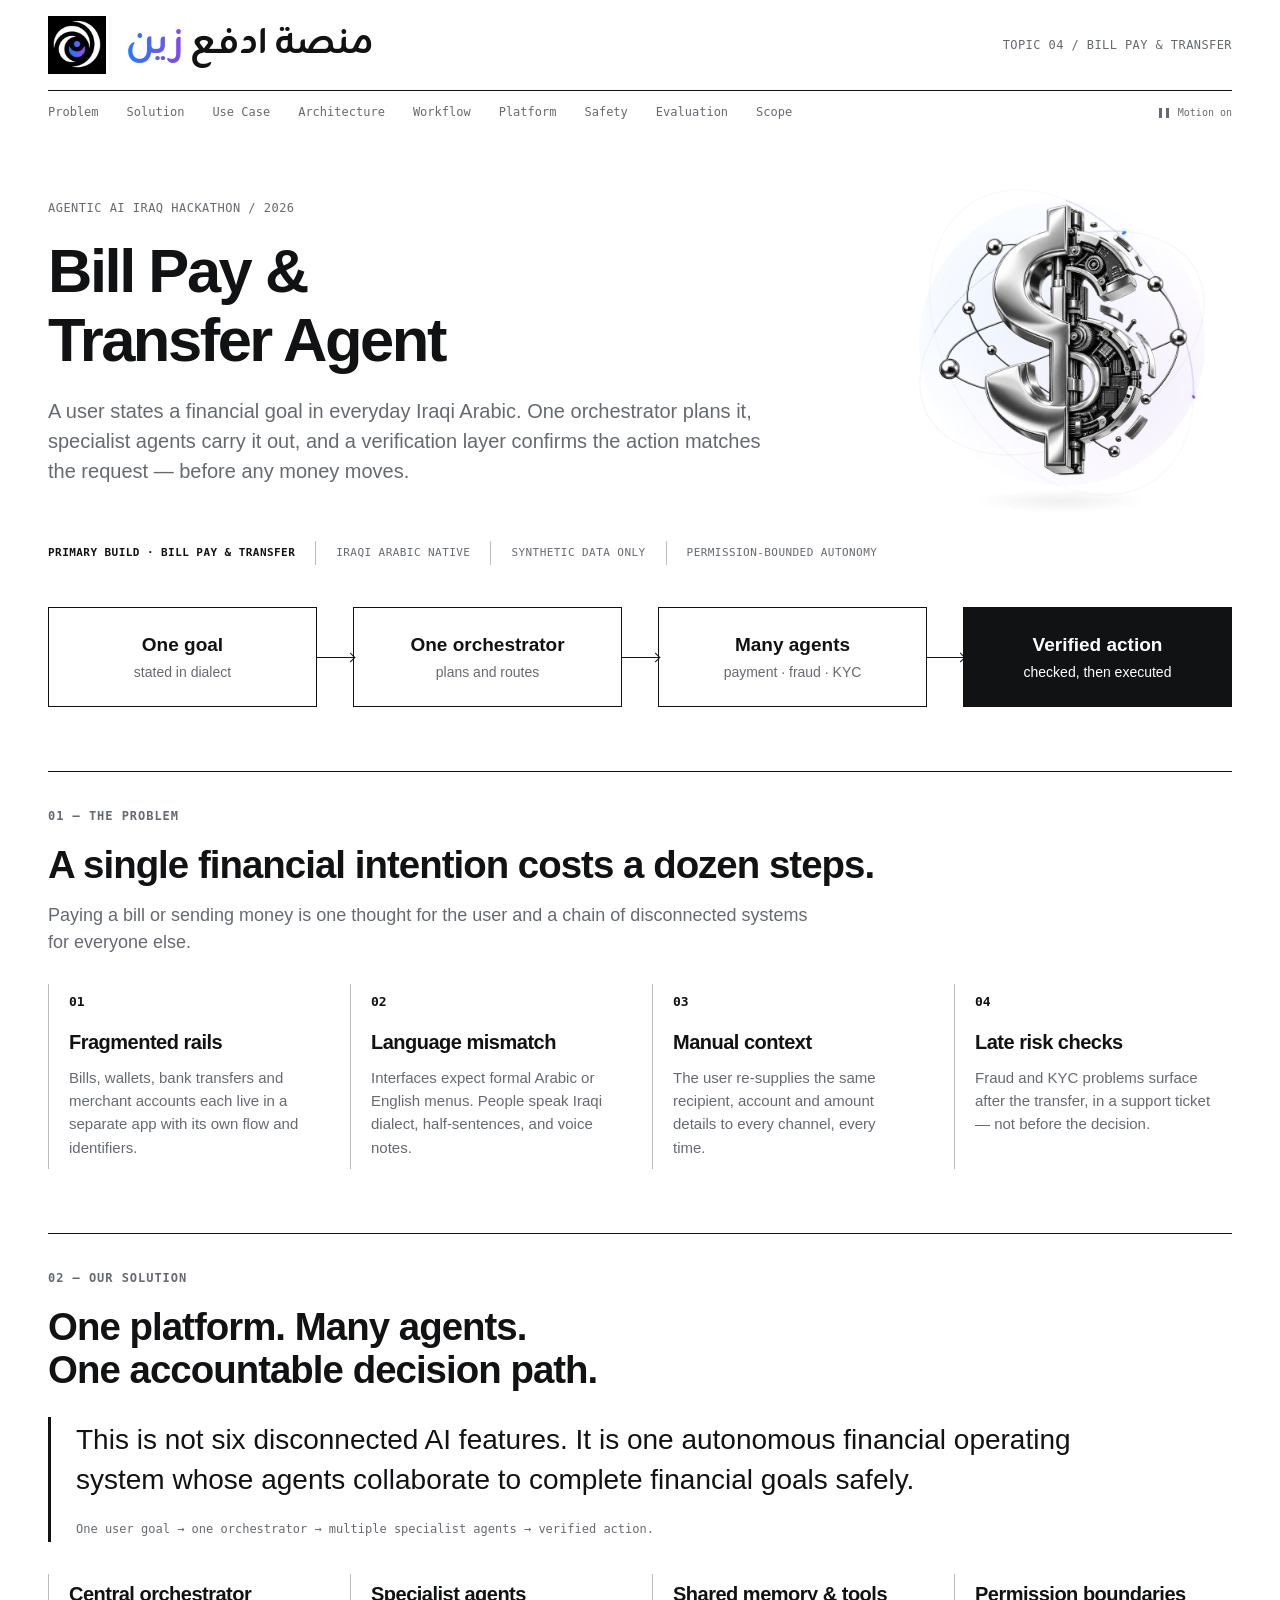
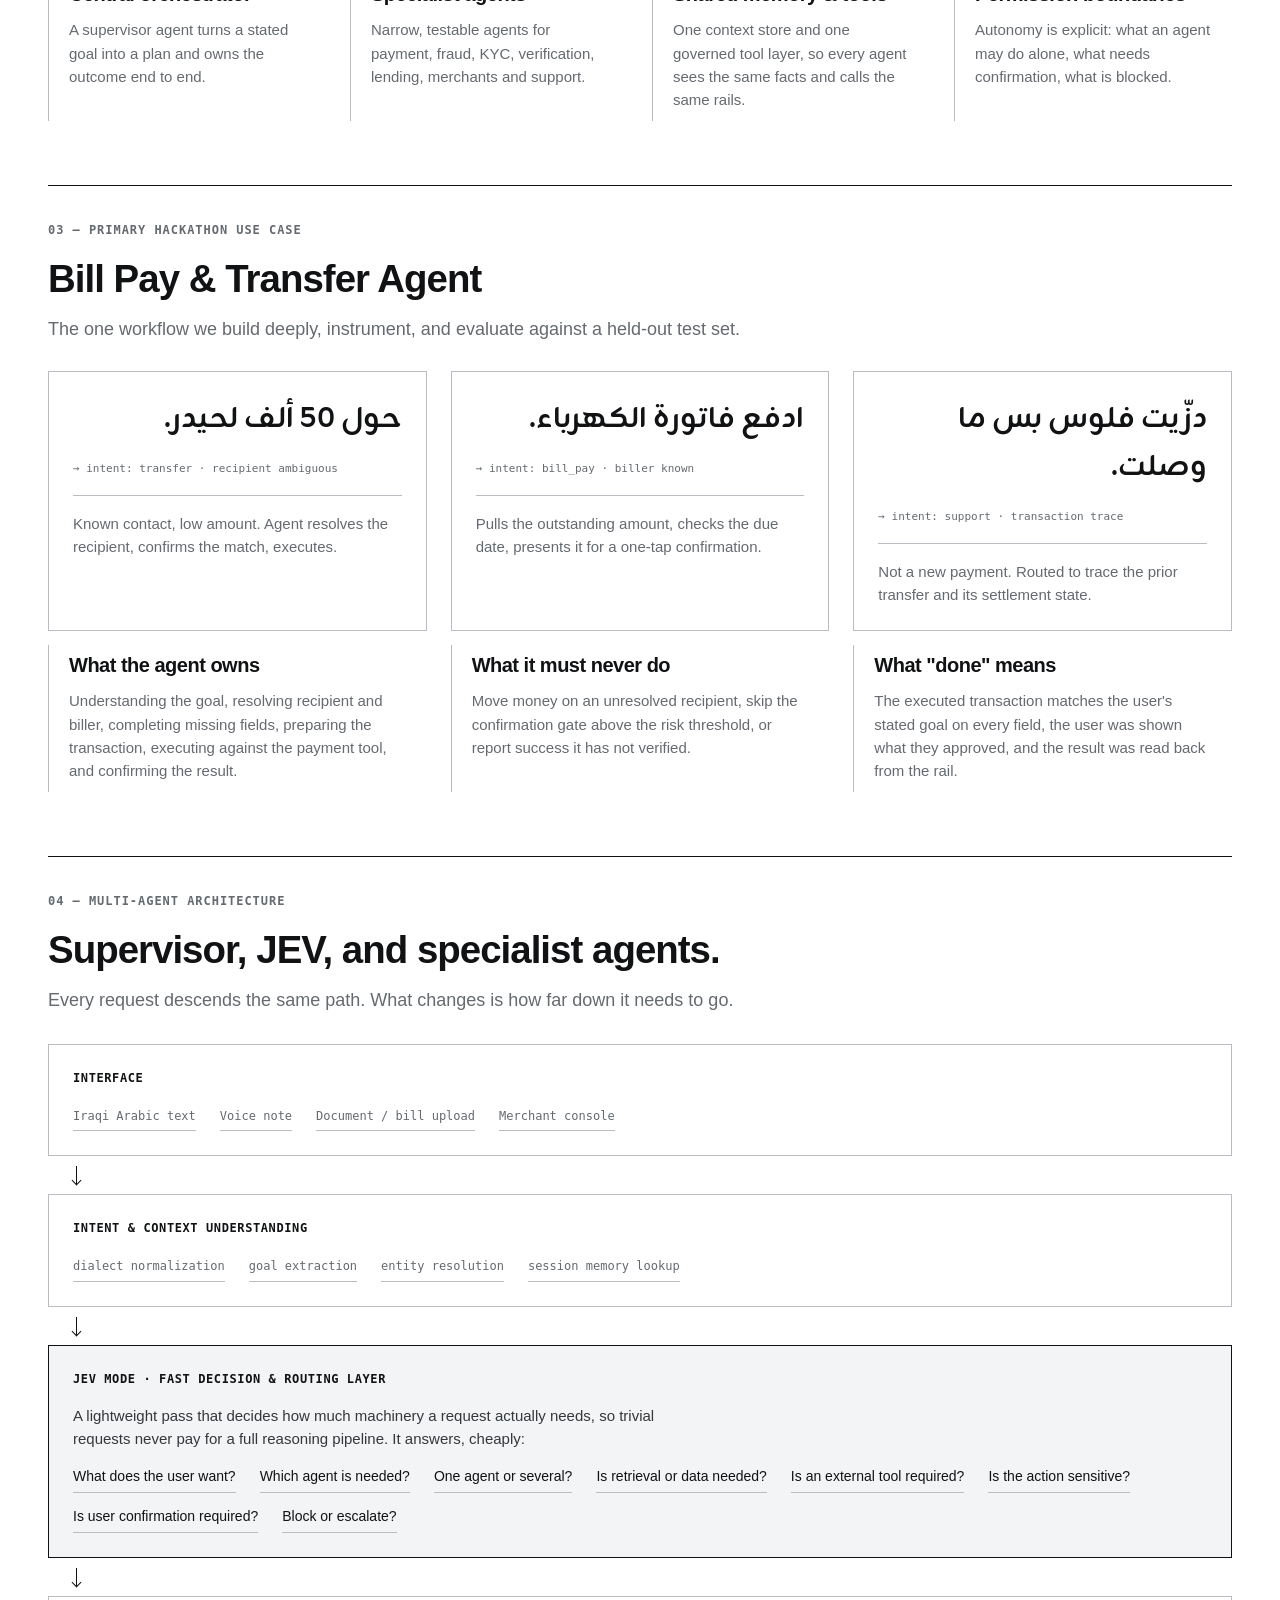
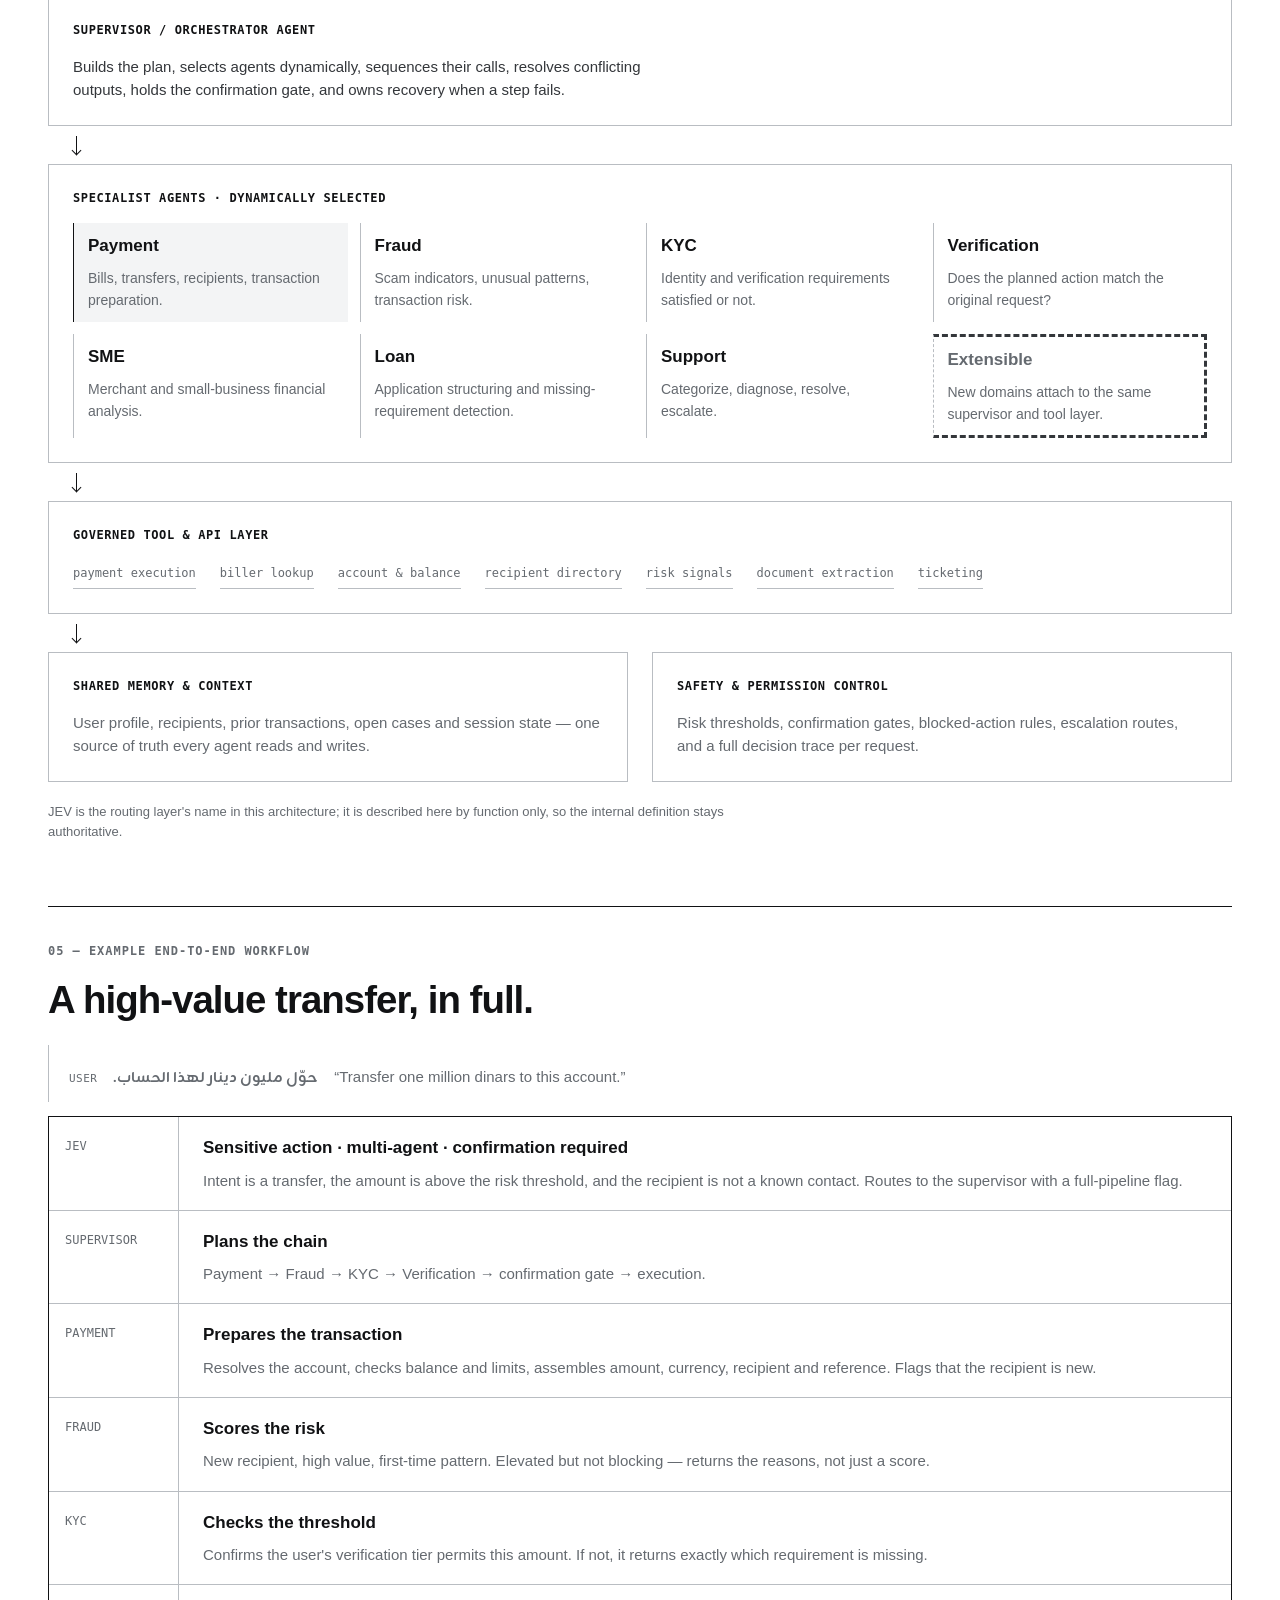
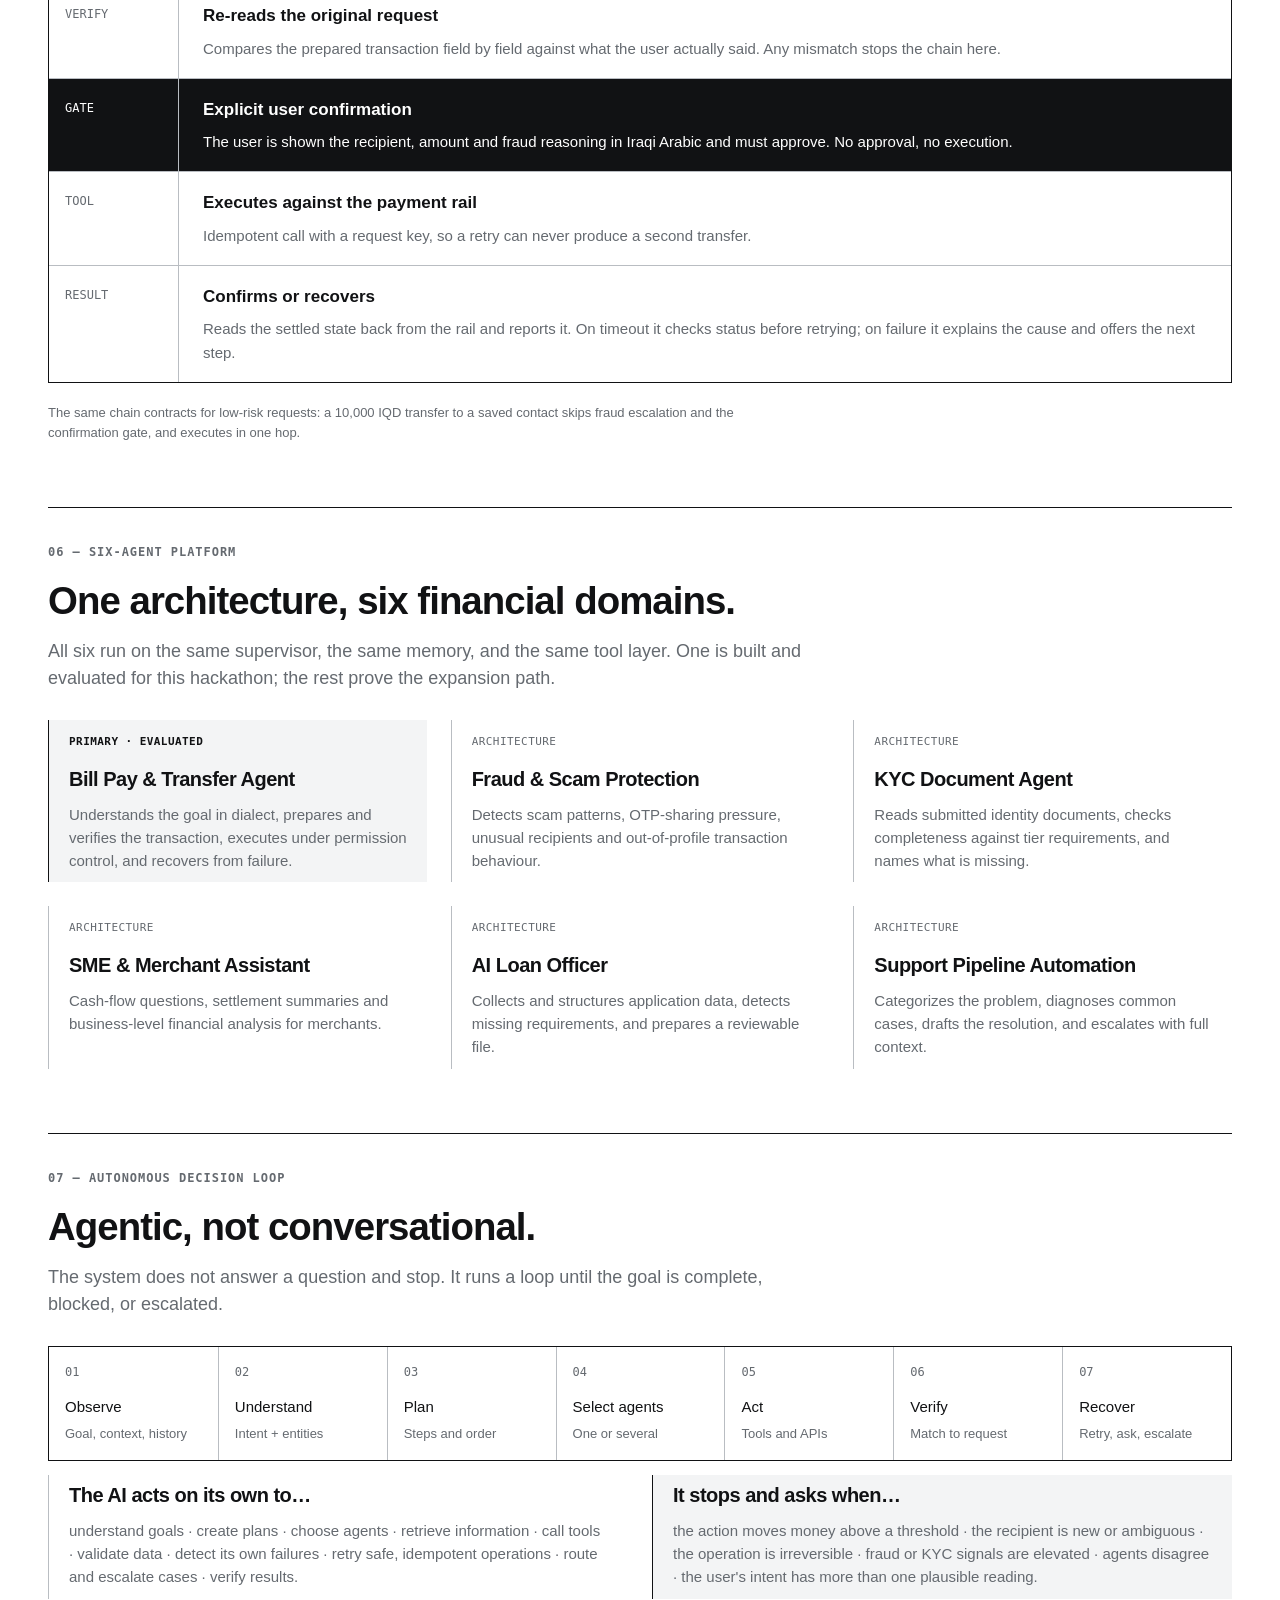
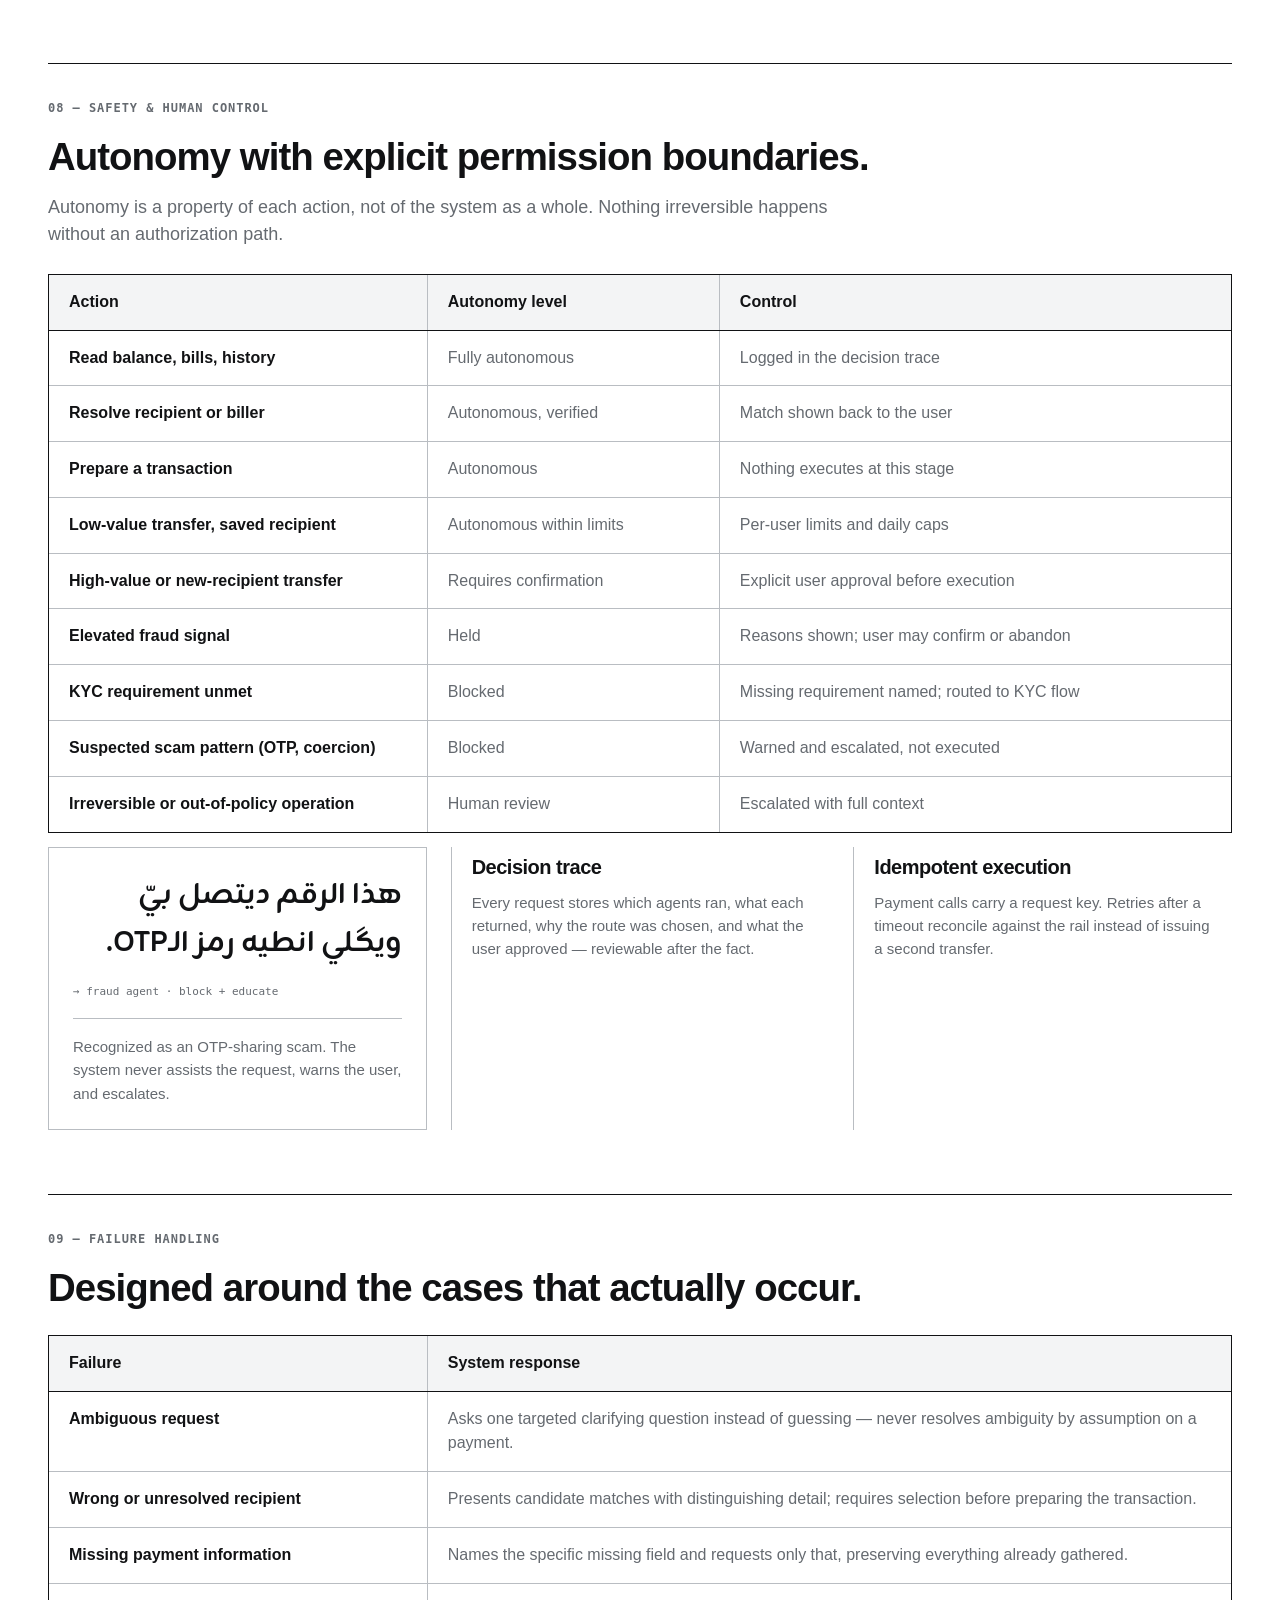
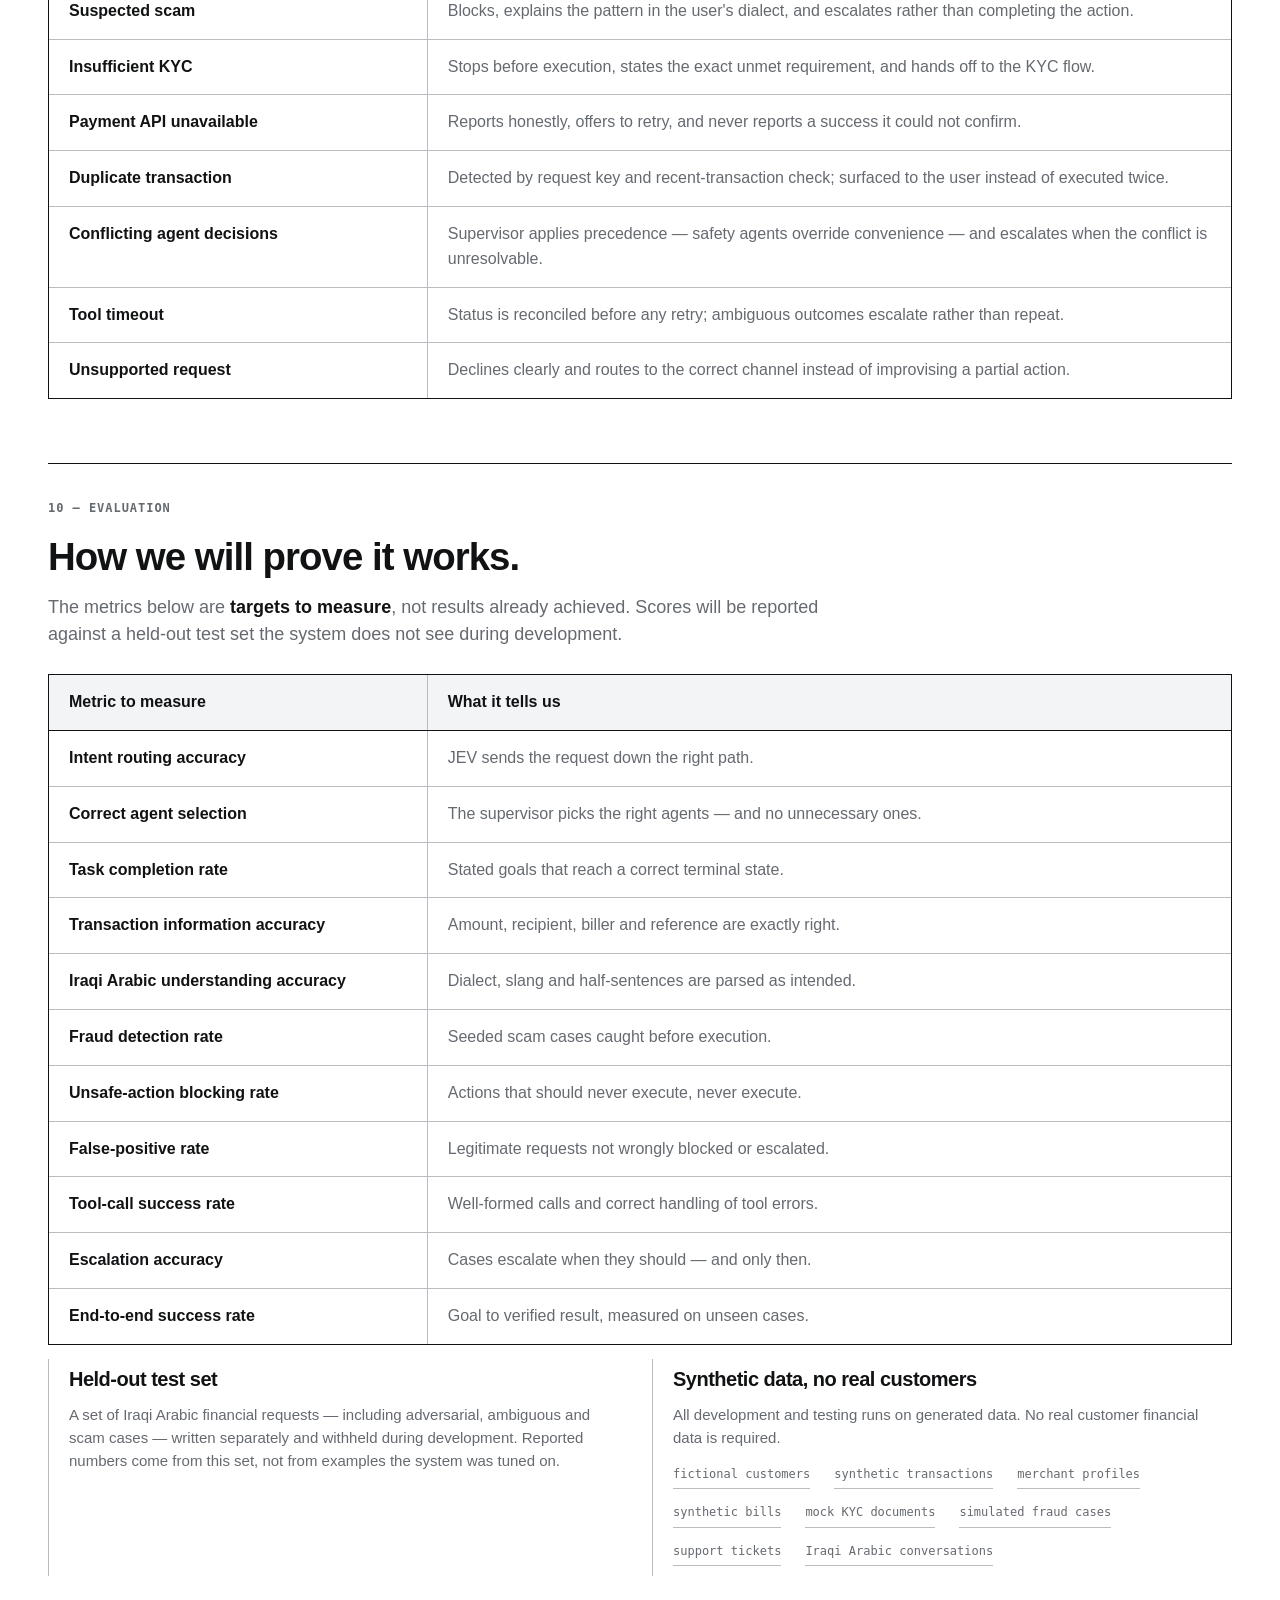
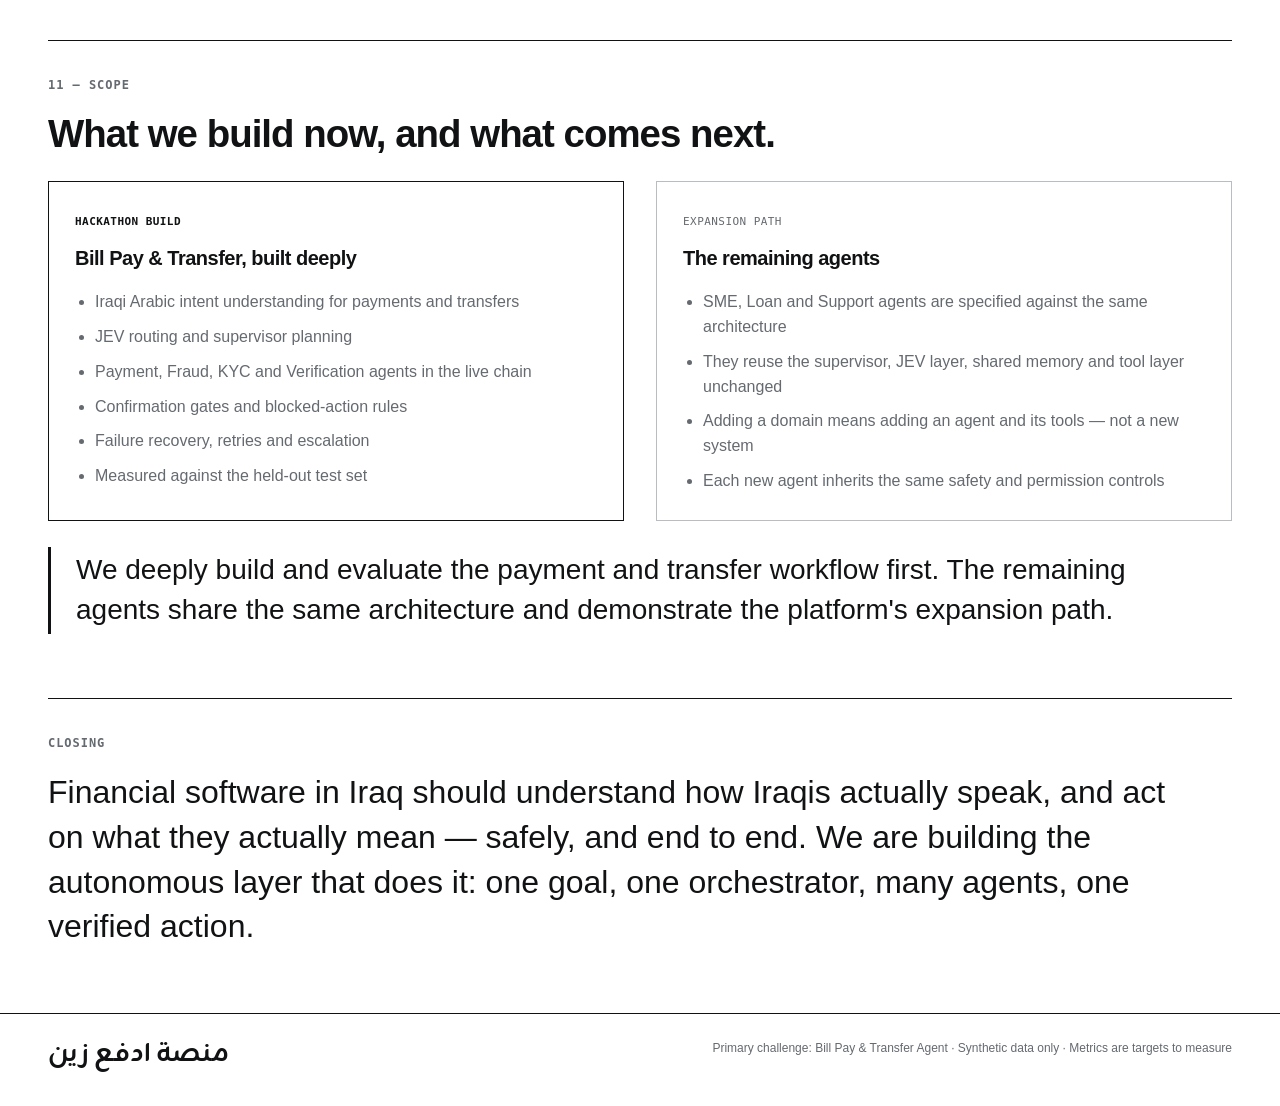
==== commit 26843851: "Add cinematic dollar animation and progressive page motion" ====
--- a/hackathon/index.html
+++ b/hackathon/index.html
@@ -7,12 +7,15 @@
 <meta name="description" content="One autonomous multi-agent financial platform. Primary hackathon challenge: Bill Pay &amp; Transfer Agent, native to Iraqi Arabic.">
 <link rel="preload" href="./assets/zain-bold.ttf" as="font" type="font/ttf" crossorigin>
 <link rel="stylesheet" href="./presentation.css">
+<link rel="stylesheet" href="./motion.css">
+<script defer src="./motion.js"></script>
 <link rel="icon" href="./assets/edfaa-zain-mark.webp" type="image/webp">
 </head>
 <body>
 <a class="skip-link" href="#main">Skip to content</a>
 
 <nav class="nav" aria-label="Hackathon page">
+  <span class="reading-progress" aria-hidden="true"></span>
   <div class="nav-in">
     <div class="masthead">
       <a class="brand" href="#overview" aria-label="منصة ادفع زين — overview">
@@ -21,6 +24,7 @@
       </a>
       <span class="topic-label">TOPIC 04 / BILL PAY &amp; TRANSFER</span>
     </div>
+    <div class="nav-toolbar">
     <ul class="section-nav">
       <li><a href="#problem">Problem</a></li>
       <li><a href="#solution">Solution</a></li>
@@ -32,6 +36,10 @@
       <li><a href="#evaluation">Evaluation</a></li>
       <li><a href="#scope">Scope</a></li>
     </ul>
+    <button class="motion-toggle" type="button" aria-label="Pause animations" aria-pressed="false" hidden>
+      <span class="motion-icon" aria-hidden="true"></span><span class="motion-label">Motion on</span>
+    </button>
+    </div>
   </div>
 </nav>
 
@@ -43,14 +51,25 @@
     <div class="hero-grid">
       <div class="hero-copy">
         <div class="kicker">Agentic AI Iraq Hackathon / 2026</div>
-        <h1>Bill Pay &amp;<br>Transfer Agent</h1>
+        <h1><span class="title-line"><span>Bill Pay &amp;</span></span> <span class="title-line"><span>Transfer Agent</span></span></h1>
     <p class="value">
       A user states a financial goal in everyday Iraqi Arabic. One orchestrator plans it, specialist agents
       carry it out, and a verification layer confirms the action matches the request — before any money moves.
     </p>
       </div>
       <figure class="hero-art" aria-hidden="true">
-        <img src="./assets/robotic-dollar.webp" width="1254" height="1254" alt="" fetchpriority="high">
+        <div class="dollar-stage">
+          <div class="dollar-ambient"></div>
+          <div class="dollar-shadow"></div>
+          <div class="dollar-depth">
+            <div class="dollar-orbit"><span class="orbit-track"></span></div>
+            <div class="dollar-orbit dollar-orbit--second"><span class="orbit-track"></span></div>
+            <div class="dollar-float">
+              <img src="./assets/robotic-dollar.webp" width="768" height="768" alt="" fetchpriority="high">
+              <span class="dollar-glint"></span>
+            </div>
+          </div>
+        </div>
       </figure>
     </div>
     <div class="chips">
@@ -483,38 +502,5 @@
   </div>
 </footer>
 
-<script>
-(function () {
-  var links = Array.from(document.querySelectorAll('.section-nav a[href^="#"]'));
-  var sections = links.map(function (link) {
-    return { link: link, section: document.getElementById(link.hash.slice(1)) };
-  }).filter(function (item) { return item.section; });
-
-  function markActive(active) {
-    links.forEach(function (link) {
-      var current = link === active;
-      link.classList.toggle('on', current);
-      if (current) link.setAttribute('aria-current', 'location');
-      else link.removeAttribute('aria-current');
-    });
-  }
-  var pending = false;
-  function updateActive() {
-    var active = null;
-    var threshold = document.querySelector('.nav').getBoundingClientRect().height + 100;
-    sections.forEach(function (item) {
-      if (item.section.getBoundingClientRect().top <= threshold) active = item.link;
-    });
-    markActive(active);
-    pending = false;
-  }
-  window.addEventListener('scroll', function () {
-    if (!pending) { pending = true; window.requestAnimationFrame(updateActive); }
-  }, { passive: true });
-  window.addEventListener('resize', updateActive);
-  window.addEventListener('hashchange', updateActive);
-  updateActive();
-})();
-</script>
 </body>
 </html>
--- a/hackathon/motion.css
+++ b/hackathon/motion.css
@@ -0,0 +1,113 @@
+/* Motion is an enhancement. Content stays visible without JavaScript. */
+:root { --motion-ease: cubic-bezier(.16,1,.3,1); --scene-blue: #237bff; --scene-purple: #8548e8; }
+.nav-toolbar { display: flex; align-items: center; gap: 24px; }
+.nav-toolbar .section-nav { flex: 1; min-width: 0; }
+.motion-toggle { display: inline-flex; align-items: center; gap: 9px; flex: none; padding: 10px 0 10px 12px; border: 0; background: none; color: var(--muted); font: 10px/1.5 var(--mono); cursor: pointer; }
+.motion-toggle[hidden] { display: none; }
+.motion-toggle:hover { color: var(--ink); }
+.motion-icon { display: inline-flex; width: 10px; height: 10px; justify-content: space-between; }
+.motion-icon::before,.motion-icon::after { content: ''; display: block; width: 3px; height: 10px; background: currentColor; }
+.motion-toggle[aria-pressed="true"] .motion-icon::before { width: 0; height: 0; border-top: 5px solid transparent; border-bottom: 5px solid transparent; border-left: 8px solid currentColor; background: none; }
+.motion-toggle[aria-pressed="true"] .motion-icon::after { display: none; }
+.reading-progress { position: absolute; top: 0; left: 0; width: 100%; height: 2px; background: linear-gradient(90deg,var(--scene-blue),var(--scene-purple)); transform: scaleX(var(--read-progress,0)); transform-origin: left; pointer-events: none; z-index: 1; }
+.section-nav a { transition: color .2s, border-color .2s; }
+.brand-mark { transition: transform .5s var(--motion-ease); }
+.motion-on .brand:hover .brand-mark { transform: rotate(-6deg) scale(1.045); }
+
+/* Independent layers combine entrance, pointer depth and idle motion. */
+.hero-grid { grid-template-columns: minmax(0,1fr) 340px; gap: 60px; }
+.hero-art { width: 340px; isolation: isolate; overflow: clip; overflow-clip-margin: 8px; }
+.dollar-stage { position: relative; width: 100%; aspect-ratio: 1; perspective: 900px; }
+.dollar-depth { position: absolute; inset: 0; transform-style: preserve-3d; }
+.dollar-float { position: absolute; inset: 5%; }
+.dollar-float img { width: 100%; height: 100%; margin: 0; object-fit: contain; }
+.dollar-ambient { position: absolute; inset: 8%; border-radius: 50%; background: radial-gradient(ellipse at 30% 36%,#237bff12,transparent 58%),radial-gradient(ellipse at 76% 67%,#8548e814,transparent 62%); }
+.dollar-shadow { position: absolute; width: 52%; height: 7%; bottom: 0; left: 24%; background: radial-gradient(ellipse,#15182322,transparent 70%); opacity: .5; }
+.dollar-orbit { position: absolute; inset: 5%; border: 1px solid #777c8c20; border-radius: 50%; transform: rotate(-28deg) scaleY(.64); }
+.dollar-orbit--second { inset: 1%; transform: rotate(57deg) scaleY(.69); border-color: #777c8c16; }
+.orbit-track { position: absolute; inset: -1px; border: 1px solid transparent; border-top-color: #6356dc42; border-radius: 50%; }
+.orbit-track::after { content: ''; position: absolute; top: 14%; right: 14%; width: 5px; height: 5px; border-radius: 50%; background: var(--scene-blue); box-shadow: 0 0 12px #237bff50; }
+.dollar-orbit--second .orbit-track::after { width: 4px; height: 4px; background: var(--scene-purple); box-shadow: 0 0 12px #8548e855; }
+.dollar-glint { position: absolute; inset: 0; pointer-events: none; opacity: 0; background: linear-gradient(115deg,transparent 38%,#fff8 46%,#e1e7ffbb 50%,transparent 58%); background-size: 300% 100%; background-position: 150% 0; -webkit-mask: url('./assets/robotic-dollar.webp') center/contain no-repeat; mask: url('./assets/robotic-dollar.webp') center/contain no-repeat; mix-blend-mode: screen; }
+.title-line { display: block; overflow: clip; padding-bottom: .065em; margin-bottom: -.065em; }
+.title-line > span { display: block; }
+
+.motion-on .dollar-depth { transform: rotateX(var(--tilt-x,0deg)) rotateY(var(--tilt-y,0deg)) translate3d(var(--pointer-x,0px),var(--pointer-y,0px),0); transition: transform .7s var(--motion-ease); }
+.motion-on .dollar-float { animation: dollar-float 7.5s ease-in-out infinite; }
+.motion-on .dollar-shadow { animation: dollar-shadow 7.5s ease-in-out infinite; }
+.motion-on .dollar-ambient { animation: ambient-breathe 9s ease-in-out infinite; }
+.motion-on .orbit-track { animation: orbit-turn 24s linear infinite; }
+.motion-on .dollar-orbit--second .orbit-track { animation-duration: 32s; animation-direction: reverse; }
+.motion-on .dollar-glint { animation: metal-glint 9s ease-in-out infinite; }
+.motion-on .hero:not(.scene-active) .dollar-stage * { animation-play-state: paused; }
+.motion-on .title-line > span { animation: title-arrive 1.1s var(--motion-ease) both; }
+.motion-on .title-line:nth-child(2) > span { animation-delay: .12s; }
+.motion-on .hero-art { animation: scene-arrive 1.5s .08s var(--motion-ease) both; }
+.motion-on .hero .kicker { animation: soft-arrive .9s .05s var(--motion-ease) both; }
+.motion-on .hero .value { animation: soft-arrive 1s .25s var(--motion-ease) both; }
+.motion-on .chips { animation: soft-arrive 1s .38s var(--motion-ease) both; }
+
+/* Scroll reveals happen once. Moving signals run only in visible sections. */
+.motion-on .reveal { opacity: 0; transform: translateY(22px); transition: opacity .8s var(--motion-ease), transform .9s var(--motion-ease); transition-delay: var(--reveal-delay,0ms); }
+.motion-on .reveal.is-revealed { opacity: 1; transform: translateY(0); }
+.motion-on tr.reveal { transform: none; transition-duration: .7s; }
+.motion-on main section:not(.hero) > .wrap::before { transform: scaleX(.04); transform-origin: left; opacity: .15; transition: transform 1.1s var(--motion-ease), opacity .7s; }
+.motion-on main section.section-revealed > .wrap::before { transform: scaleX(1); opacity: 1; }
+.flow-signal { display: none; pointer-events: none; }
+.motion-on .hero-line > div { position: relative; }
+.motion-on .hero-line > div:not(:last-child) .flow-signal { display: block; position: absolute; width: 5px; height: 5px; border-radius: 50%; right: -5px; top: calc(50% - 2px); background: #675ae3; animation: signal-across 4.8s linear infinite; animation-delay: var(--signal-delay,0s); opacity: 0; }
+.motion-on .hero:not(.scene-active) .flow-signal { animation-play-state: paused; }
+.motion-on .arrow::before { content: ''; position: absolute; width: 3px; height: 6px; left: -2px; top: 0; background: #6356dc; animation: signal-down 3.8s ease-in-out infinite; animation-delay: var(--signal-delay,0s); opacity: 0; animation-play-state: paused; }
+.motion-on .scene-active .arrow::before { animation-play-state: running; }
+.motion-on .card,.motion-on .ar-card,.motion-on .agent,.motion-on .mini { transition: transform .5s var(--motion-ease),border-color .4s,background-color .4s,opacity .8s var(--motion-ease); transition-delay: 0ms; }
+.motion-on .reveal:not(.is-revealed) { transition-delay: var(--reveal-delay,0ms); }
+.tbl tbody tr { transition: background-color .25s; }
+.tbl tbody tr:hover { background: #f5f5f8; }
+.step { transition: background-color .25s; }
+.step:not(.gate):hover { background: #f6f6f8; }
+@media (hover:hover) and (pointer:fine) {
+  .motion-on .card.is-revealed:hover,.motion-on .ar-card.is-revealed:hover,.motion-on .agent.is-revealed:hover,.motion-on .mini.is-revealed:hover { transform: translateY(-4px); border-color: #6356dc; }
+}
+.motion-paused .reading-progress { display: none; }
+.motion-paused .dollar-depth { transform: none; }
+.motion-paused .dollar-glint { opacity: 0; }
+.motion-paused *,.motion-paused *::before,.motion-paused *::after { animation: none !important; transition: none !important; }
+.motion-paused { scroll-behavior: auto; }
+.page-away *,.page-away *::before,.page-away *::after { animation-play-state: paused !important; }
+
+@keyframes dollar-float { 0%,100% { transform: translate3d(0,5px,22px) rotate(-1.3deg); } 50% { transform: translate3d(0,-9px,22px) rotate(1.3deg); } }
+@keyframes dollar-shadow { 0%,100% { transform: scaleX(1); opacity: .5; } 50% { transform: scaleX(.8); opacity: .28; } }
+@keyframes ambient-breathe { 0%,100% { transform: scale(.93); opacity: .55; } 50% { transform: scale(1.06); opacity: 1; } }
+@keyframes orbit-turn { to { transform: rotate(360deg); } }
+@keyframes metal-glint { 0%,52%,100% { opacity: 0; background-position: 150% 0; } 56% { opacity: .5; } 72% { opacity: .5; background-position: -50% 0; } 77% { opacity: 0; background-position: -50% 0; } }
+@keyframes title-arrive { from { transform: translateY(108%); opacity: .15; } to { transform: translateY(0); opacity: 1; } }
+@keyframes soft-arrive { from { transform: translateY(18px); opacity: 0; } to { transform: translateY(0); opacity: 1; } }
+@keyframes scene-arrive { from { transform: translateY(20px) scale(.92); opacity: 0; } to { transform: translateY(0) scale(1); opacity: 1; } }
+@keyframes signal-across { 0%,18% { opacity: 0; transform: translateX(0); } 23% { opacity: .8; } 40% { opacity: .8; transform: translateX(32px); } 45%,100% { opacity: 0; transform: translateX(32px); } }
+@keyframes signal-down { 0%,18% { transform: translateY(0); opacity: 0; } 28% { opacity: .8; } 66% { transform: translateY(14px); opacity: .8; } 78%,100% { transform: translateY(14px); opacity: 0; } }
+
+@media (max-width:1050px) {
+  .hero-grid { grid-template-columns: minmax(0,1fr) 220px; gap: 24px; }
+  .hero-art { width: 220px; }
+  .motion-on .hero-line > div:not(:last-child) .flow-signal { display: none; }
+}
+@media (max-width:760px) {
+  .hero-grid { grid-template-columns: minmax(0,1fr) 150px; gap: 16px; }
+  .hero-art { width: 150px; }
+  .nav-toolbar { gap: 12px; }
+  .motion-toggle { font-size: 9px; gap: 7px; }
+}
+@media (max-width:520px) {
+  .hero-grid { grid-template-columns: 1fr; }
+  .hero-art { width: 110px; }
+  .dollar-orbit { border-color: #777c8c30; }
+  .orbit-track::after { width: 3px; height: 3px; }
+  .motion-on .reveal { transform: translateY(14px); }
+  .motion-on .reveal.is-revealed { transform: none; }
+}
+@media print {
+  .motion-toggle,.reading-progress,.dollar-orbit,.dollar-glint,.dollar-ambient,.dollar-shadow { display: none; }
+  html *,html *::before,html *::after { animation: none !important; transition: none !important; }
+  html .reveal,html .hero-art,html .title-line > span { opacity: 1 !important; transform: none !important; }
+  html main section > .wrap::before { opacity: 1 !important; transform: none !important; }
+}
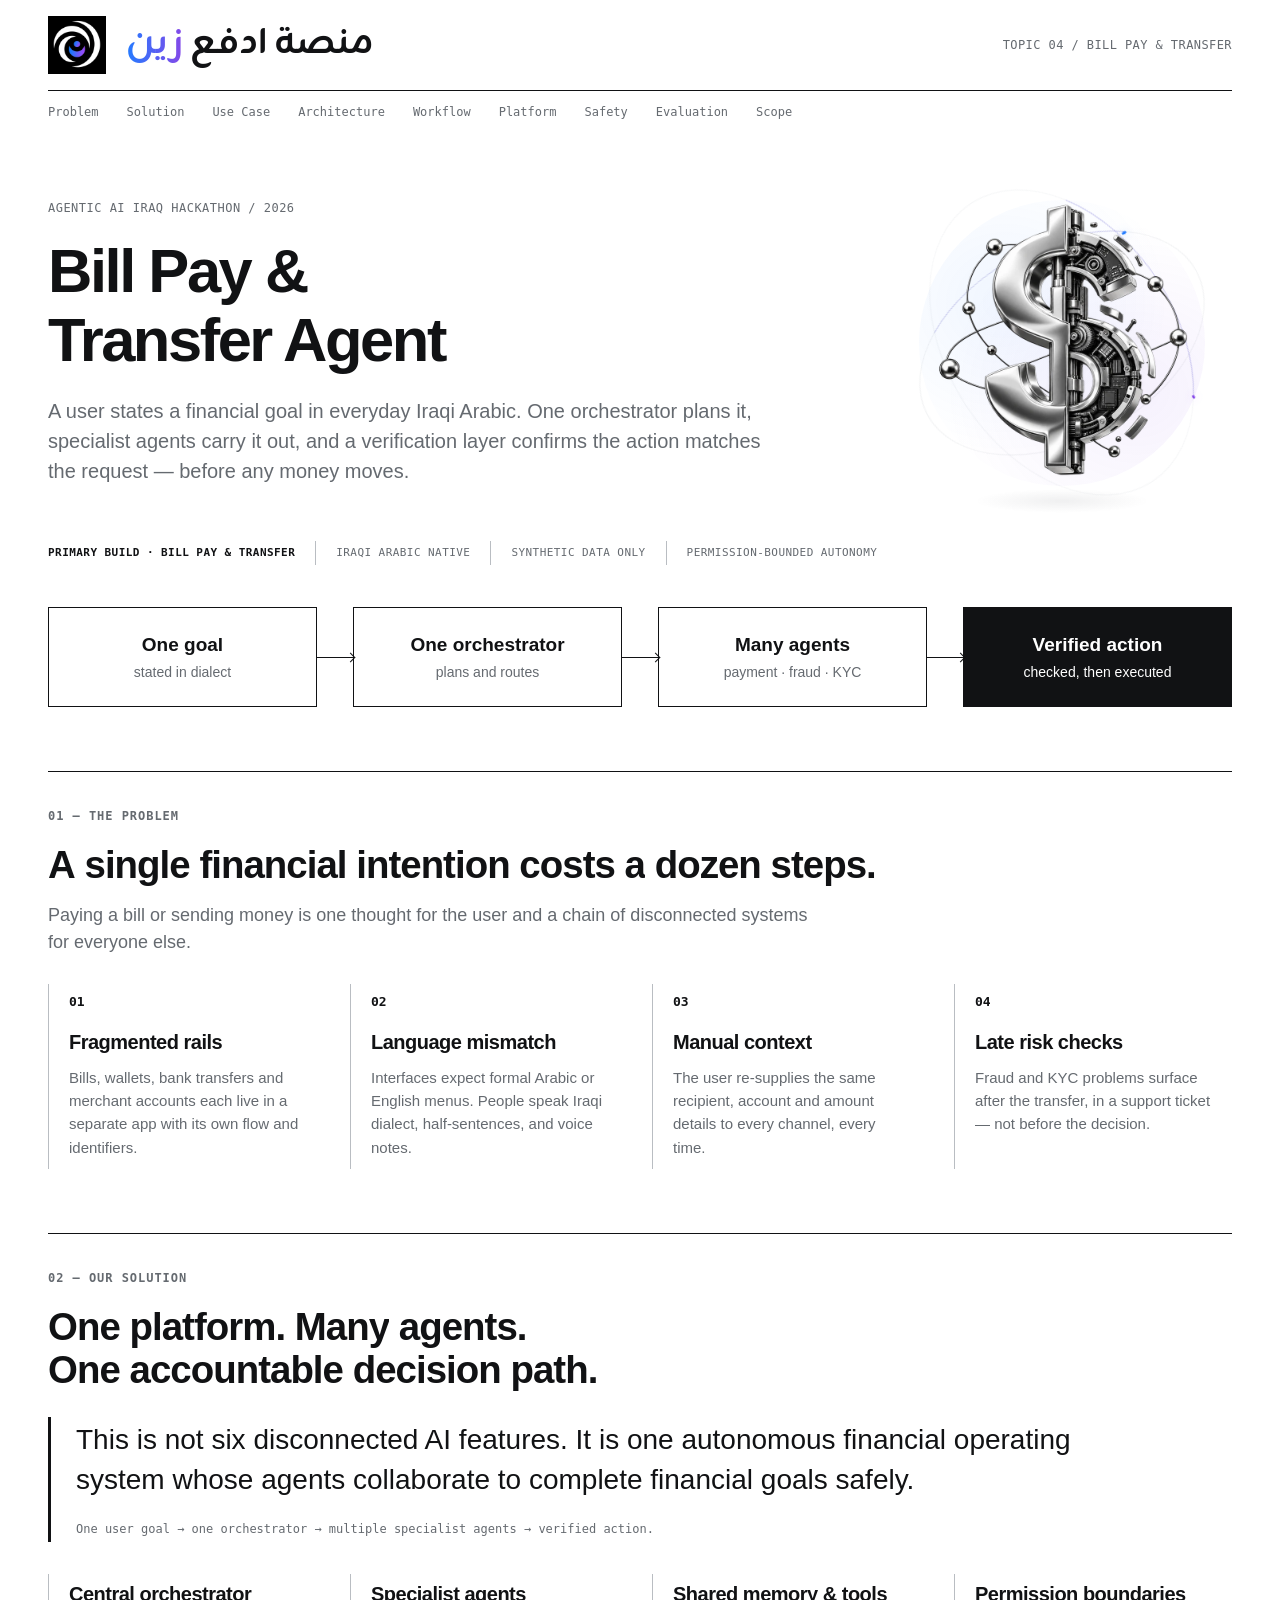
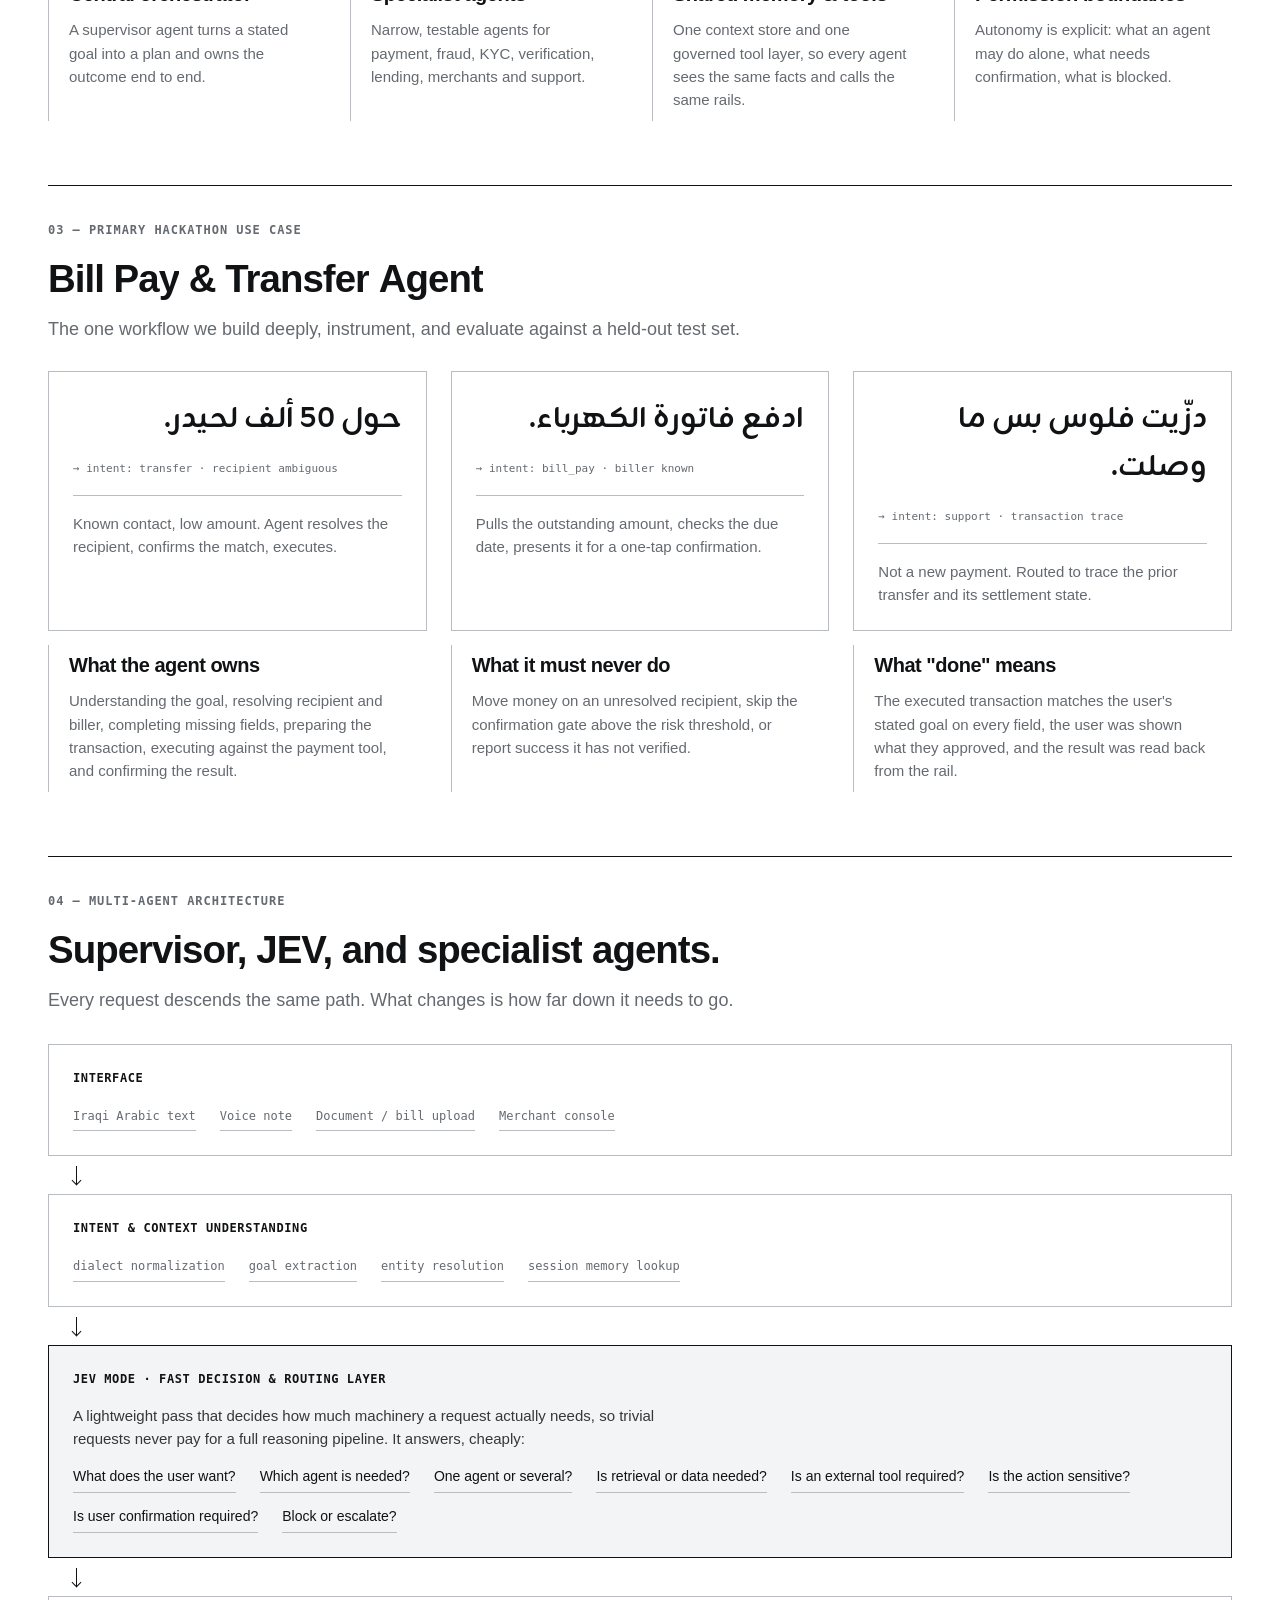
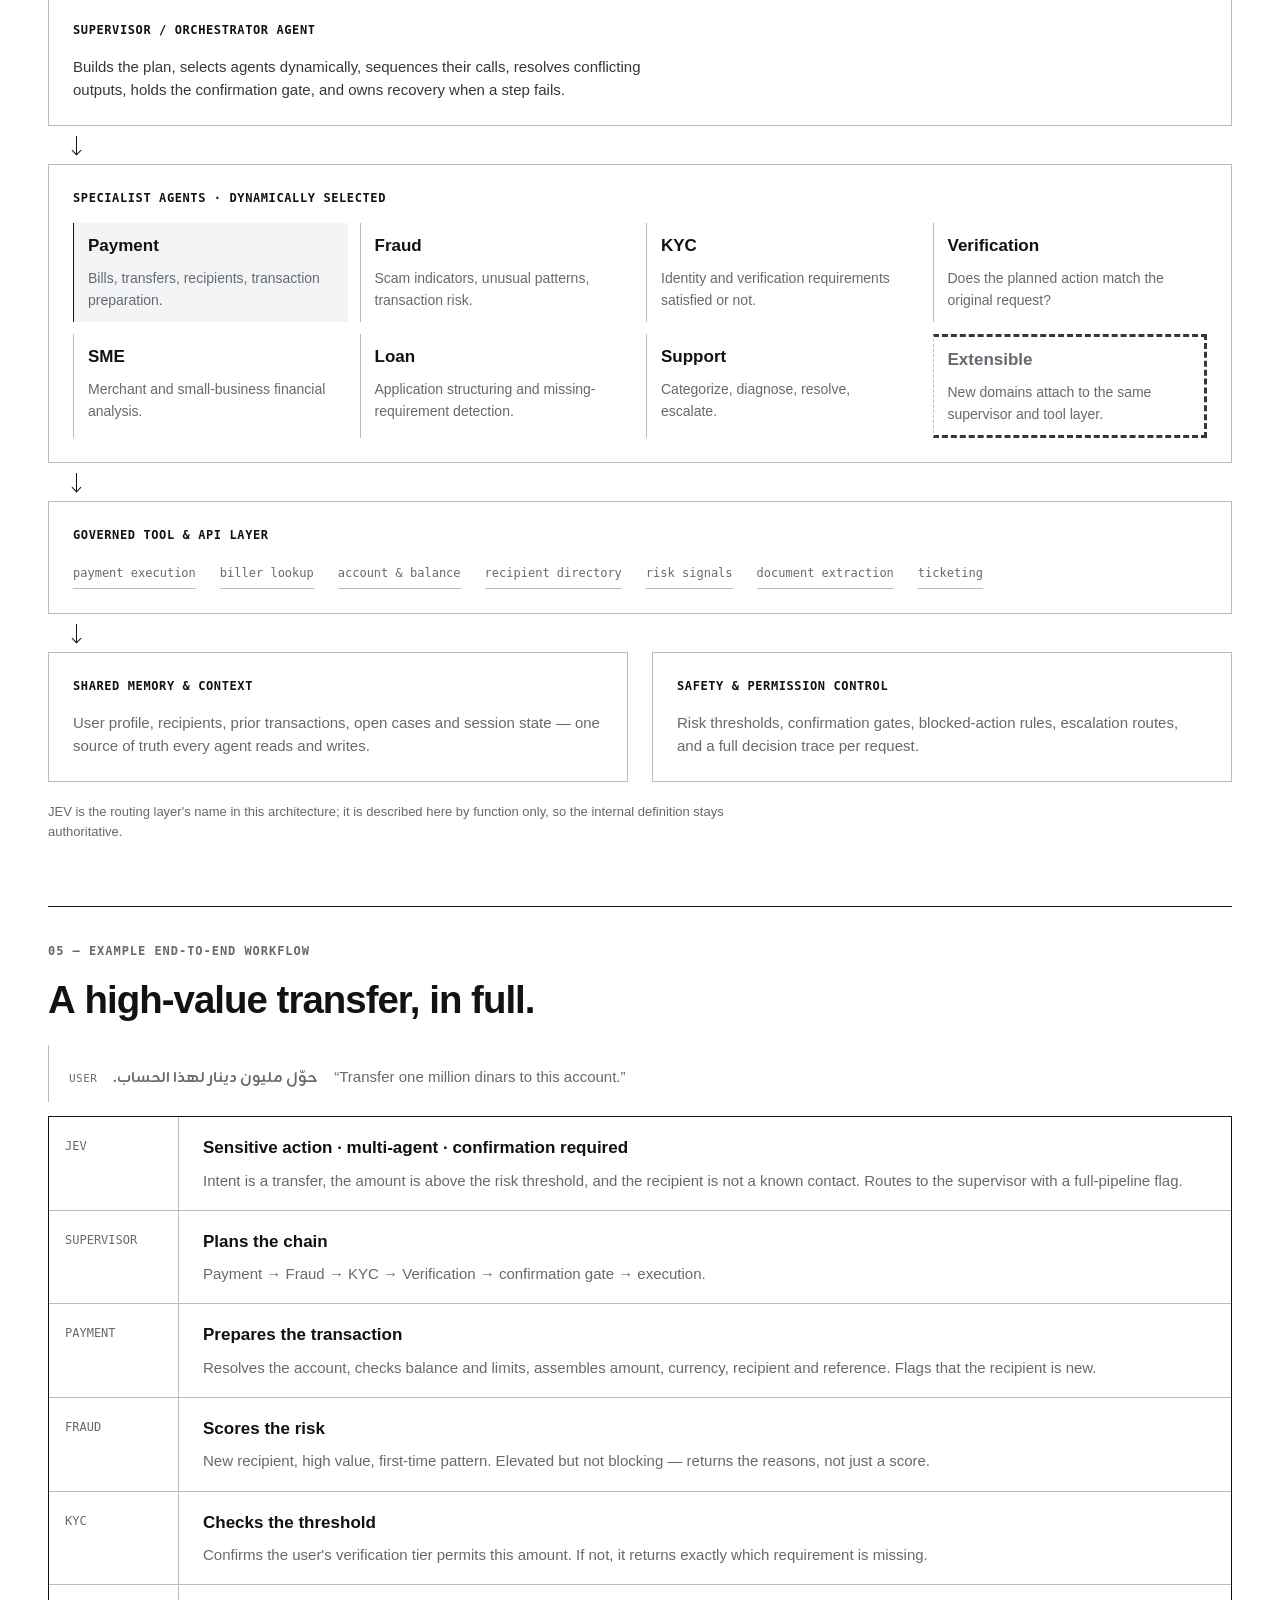
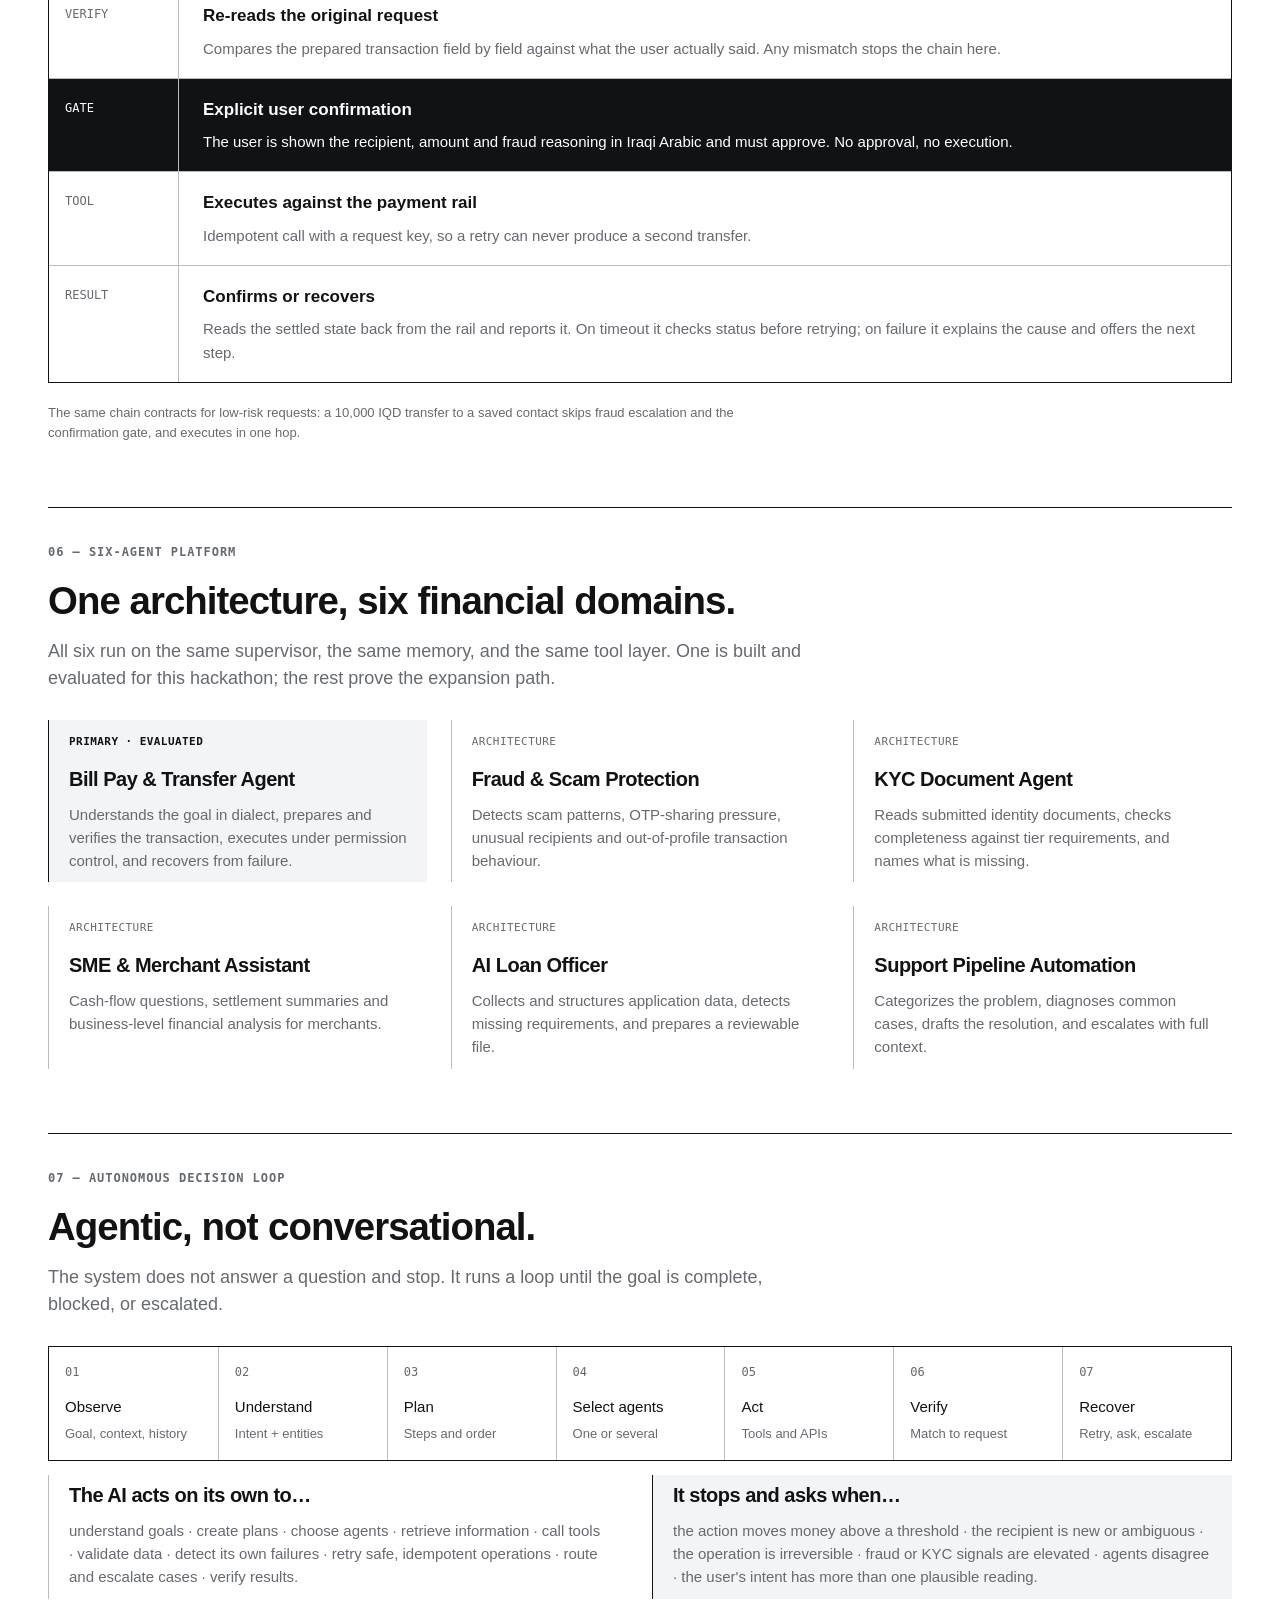
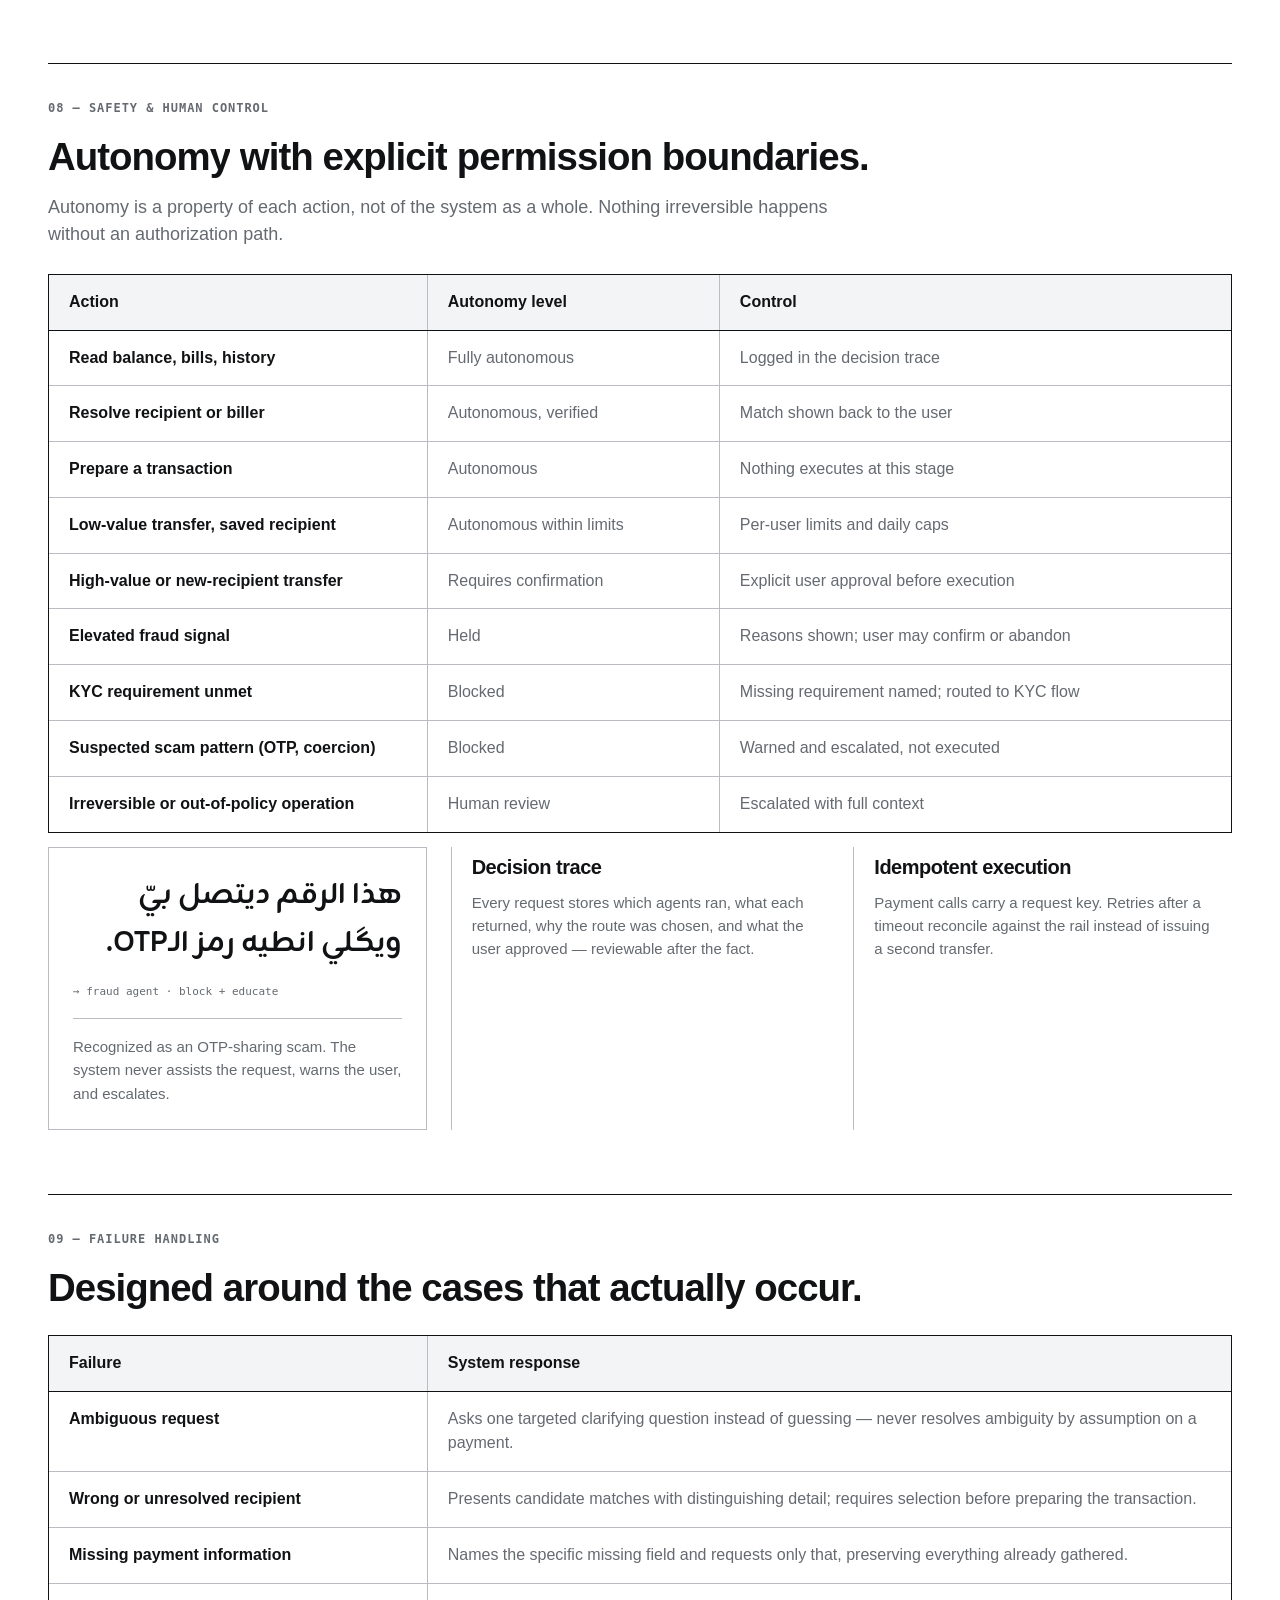
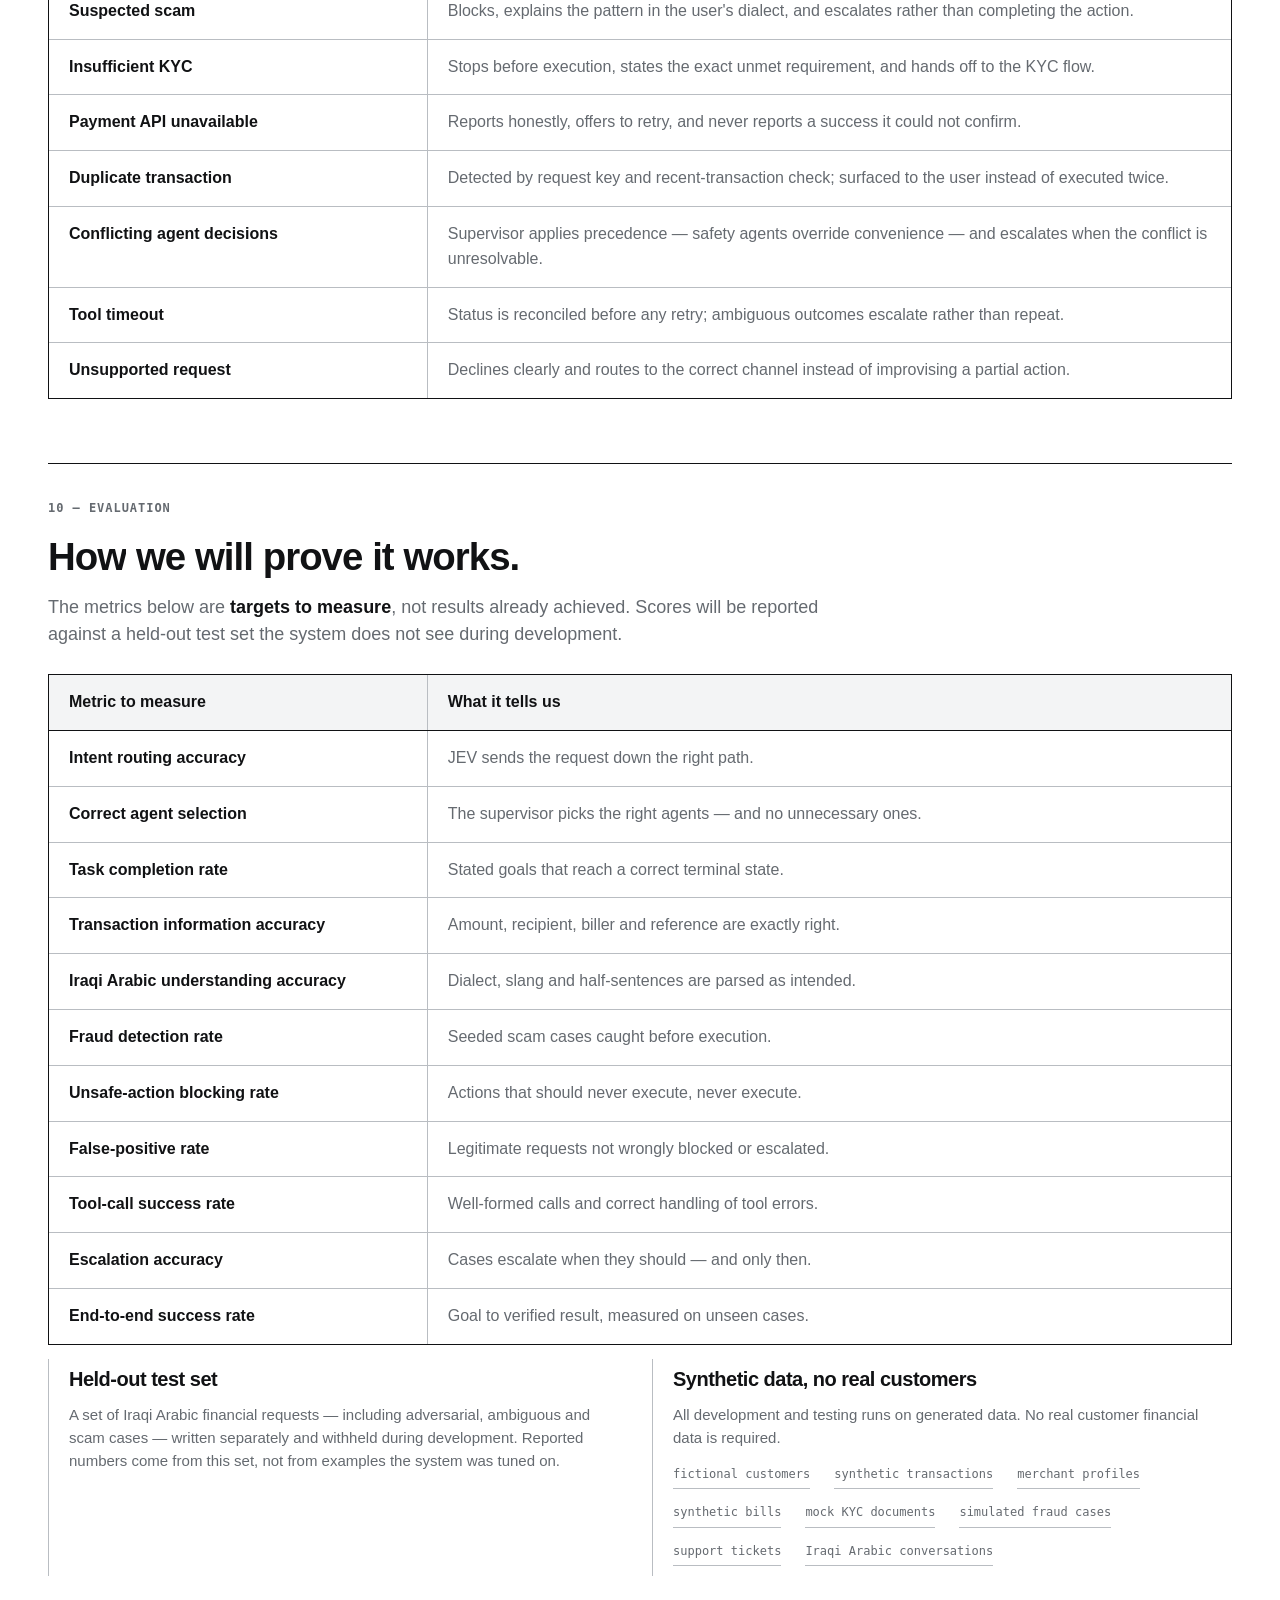
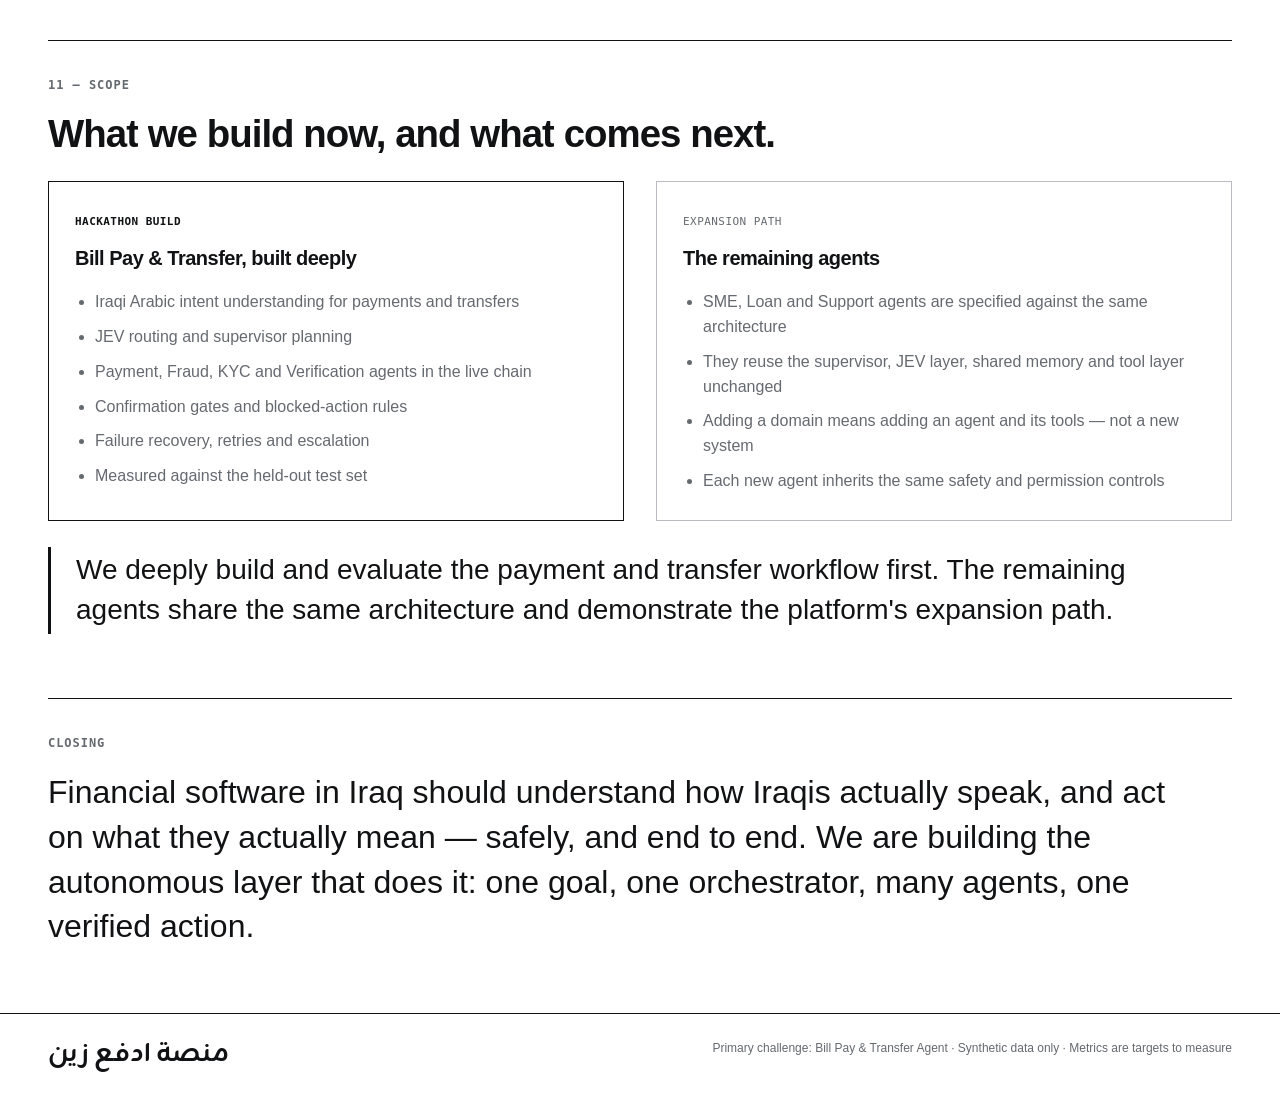
==== commit 8bce2ff6: "Remove the motion toggle and start page animations automatically" ====
--- a/hackathon/index.html
+++ b/hackathon/index.html
@@ -36,9 +36,6 @@
       <li><a href="#evaluation">Evaluation</a></li>
       <li><a href="#scope">Scope</a></li>
     </ul>
-    <button class="motion-toggle" type="button" aria-label="Pause animations" aria-pressed="false" hidden>
-      <span class="motion-icon" aria-hidden="true"></span><span class="motion-label">Motion on</span>
-    </button>
     </div>
   </div>
 </nav>
--- a/hackathon/motion.css
+++ b/hackathon/motion.css
@@ -2,17 +2,10 @@
 :root { --motion-ease: cubic-bezier(.16,1,.3,1); --scene-blue: #237bff; --scene-purple: #8548e8; }
 .nav-toolbar { display: flex; align-items: center; gap: 24px; }
 .nav-toolbar .section-nav { flex: 1; min-width: 0; }
-.motion-toggle { display: inline-flex; align-items: center; gap: 9px; flex: none; padding: 10px 0 10px 12px; border: 0; background: none; color: var(--muted); font: 10px/1.5 var(--mono); cursor: pointer; }
-.motion-toggle[hidden] { display: none; }
-.motion-toggle:hover { color: var(--ink); }
-.motion-icon { display: inline-flex; width: 10px; height: 10px; justify-content: space-between; }
-.motion-icon::before,.motion-icon::after { content: ''; display: block; width: 3px; height: 10px; background: currentColor; }
-.motion-toggle[aria-pressed="true"] .motion-icon::before { width: 0; height: 0; border-top: 5px solid transparent; border-bottom: 5px solid transparent; border-left: 8px solid currentColor; background: none; }
-.motion-toggle[aria-pressed="true"] .motion-icon::after { display: none; }
 .reading-progress { position: absolute; top: 0; left: 0; width: 100%; height: 2px; background: linear-gradient(90deg,var(--scene-blue),var(--scene-purple)); transform: scaleX(var(--read-progress,0)); transform-origin: left; pointer-events: none; z-index: 1; }
 .section-nav a { transition: color .2s, border-color .2s; }
-.brand-mark { transition: transform .5s var(--motion-ease); }
-.motion-on .brand:hover .brand-mark { transform: rotate(-6deg) scale(1.045); }
+/* The logo and wordmark remain completely still, including on hover. */
+.brand,.brand-mark,.brand-name,.brand-mark img,.brand-name .zain,.footer-name { animation: none; transition: none; transform: none; }
 
 /* Independent layers combine entrance, pointer depth and idle motion. */
 .hero-grid { grid-template-columns: minmax(0,1fr) 340px; gap: 60px; }
@@ -48,7 +41,7 @@
 .motion-on .chips { animation: soft-arrive 1s .38s var(--motion-ease) both; }
 
 /* Scroll reveals happen once. Moving signals run only in visible sections. */
-.motion-on .reveal { opacity: 0; transform: translateY(22px); transition: opacity .8s var(--motion-ease), transform .9s var(--motion-ease); transition-delay: var(--reveal-delay,0ms); }
+.motion-on .reveal { opacity: 0; transform: translate3d(var(--reveal-x,0px),22px,0); transition: opacity .8s var(--motion-ease), transform .9s var(--motion-ease); transition-delay: var(--reveal-delay,0ms); }
 .motion-on .reveal.is-revealed { opacity: 1; transform: translateY(0); }
 .motion-on tr.reveal { transform: none; transition-duration: .7s; }
 .motion-on main section:not(.hero) > .wrap::before { transform: scaleX(.04); transform-origin: left; opacity: .15; transition: transform 1.1s var(--motion-ease), opacity .7s; }
@@ -59,14 +52,38 @@
 .motion-on .hero:not(.scene-active) .flow-signal { animation-play-state: paused; }
 .motion-on .arrow::before { content: ''; position: absolute; width: 3px; height: 6px; left: -2px; top: 0; background: #6356dc; animation: signal-down 3.8s ease-in-out infinite; animation-delay: var(--signal-delay,0s); opacity: 0; animation-play-state: paused; }
 .motion-on .scene-active .arrow::before { animation-play-state: running; }
-.motion-on .card,.motion-on .ar-card,.motion-on .agent,.motion-on .mini { transition: transform .5s var(--motion-ease),border-color .4s,background-color .4s,opacity .8s var(--motion-ease); transition-delay: 0ms; }
+.motion-on .card,.motion-on .ar-card,.motion-on .agent,.motion-on .mini { transition: transform .8s var(--motion-ease),border-color .4s,background-color .4s,opacity .8s var(--motion-ease); transition-delay: var(--reveal-delay,0ms); }
 .motion-on .reveal:not(.is-revealed) { transition-delay: var(--reveal-delay,0ms); }
 .tbl tbody tr { transition: background-color .25s; }
 .tbl tbody tr:hover { background: #f5f5f8; }
 .step { transition: background-color .25s; }
 .step:not(.gate):hover { background: #f6f6f8; }
+
+/* Each content section gets its own motion, while text settles for reading. */
+.heading-word { display: inline-block; overflow: clip; vertical-align: bottom; padding-bottom: .09em; margin-bottom: -.09em; }
+.heading-word-inner { display: inline-block; }
+.motion-on h2 .heading-word-inner { opacity: 0; transform: translateY(110%); transition: transform .9s var(--motion-ease),opacity .8s; transition-delay: var(--word-delay,0ms); }
+.motion-on h2.is-revealed .heading-word-inner { opacity: 1; transform: none; }
+.motion-on .tbl tbody tr.row-reveal { opacity: 0; transition: opacity .65s var(--motion-ease),background-color .35s; }
+.motion-on .tbl tbody tr.row-reveal.is-revealed { opacity: 1; }
+.flow-beam { display: none; }
+.motion-on .flow-beam { display: block; position: absolute; bottom: 0; left: 0; right: 0; height: 2px; background: linear-gradient(90deg,var(--scene-blue),var(--scene-purple)); transform-origin: left; animation: flow-beam 6.4s var(--signal-delay,0s) ease-in-out infinite; animation-play-state: paused; opacity: 0; pointer-events: none; }
+.motion-on .scene-active .flow-beam { animation-play-state: running; }
+.loop .mini { position: relative; }
+.steps { position: relative; }
+.workflow-progress { display: none; }
+.motion-on .workflow-progress { display: block; position: absolute; top: 0; bottom: 0; left: -1px; width: 3px; transform: scaleY(var(--workflow-progress,0)); transform-origin: top; background: linear-gradient(var(--scene-blue),var(--scene-purple)); z-index: 1; pointer-events: none; transition: transform .18s linear; }
+.card,.ar-card { position: relative; }
+.card::after,.ar-card::after { content: ''; position: absolute; inset: 0; opacity: 0; pointer-events: none; background: radial-gradient(250px circle at var(--spotlight-x,50%) var(--spotlight-y,50%),#6356dc0c,transparent 75%); transition: opacity .4s; }
+.motion-on .ar-card.is-revealed .route { animation: route-reveal 1s .2s var(--motion-ease) both; }
+.layer.jev { position: relative; overflow: clip; }
+.layer.jev::after { content: ''; position: absolute; inset: 0; pointer-events: none; opacity: 0; background: linear-gradient(110deg,transparent 30%,#6356dc08 48%,transparent 66%); }
+.motion-on .layer.jev::after { animation: layer-sweep 8s ease-in-out infinite; animation-play-state: paused; }
+.motion-on .scene-active .layer.jev::after { animation-play-state: running; }
 @media (hover:hover) and (pointer:fine) {
   .motion-on .card.is-revealed:hover,.motion-on .ar-card.is-revealed:hover,.motion-on .agent.is-revealed:hover,.motion-on .mini.is-revealed:hover { transform: translateY(-4px); border-color: #6356dc; }
+  .motion-on .reveal.is-revealed:hover { transition-delay: 0ms; }
+  .motion-on .card:hover::after,.motion-on .ar-card:hover::after { opacity: 1; }
 }
 .motion-paused .reading-progress { display: none; }
 .motion-paused .dollar-depth { transform: none; }
@@ -85,6 +102,9 @@
 @keyframes scene-arrive { from { transform: translateY(20px) scale(.92); opacity: 0; } to { transform: translateY(0) scale(1); opacity: 1; } }
 @keyframes signal-across { 0%,18% { opacity: 0; transform: translateX(0); } 23% { opacity: .8; } 40% { opacity: .8; transform: translateX(32px); } 45%,100% { opacity: 0; transform: translateX(32px); } }
 @keyframes signal-down { 0%,18% { transform: translateY(0); opacity: 0; } 28% { opacity: .8; } 66% { transform: translateY(14px); opacity: .8; } 78%,100% { transform: translateY(14px); opacity: 0; } }
+@keyframes flow-beam { 0%,12% { transform: scaleX(0); opacity: 0; } 17% { opacity: .8; } 38% { transform: scaleX(1); opacity: .8; } 52%,100% { transform: scaleX(1); opacity: 0; } }
+@keyframes route-reveal { from { clip-path: inset(0 100% 0 0); } to { clip-path: inset(0); } }
+@keyframes layer-sweep { 0%,18% { transform: translateX(-100%); opacity: 0; } 30% { opacity: 1; } 72% { transform: translateX(100%); opacity: 1; } 78%,100% { transform: translateX(100%); opacity: 0; } }
 
 @media (max-width:1050px) {
   .hero-grid { grid-template-columns: minmax(0,1fr) 220px; gap: 24px; }
@@ -95,7 +115,6 @@
   .hero-grid { grid-template-columns: minmax(0,1fr) 150px; gap: 16px; }
   .hero-art { width: 150px; }
   .nav-toolbar { gap: 12px; }
-  .motion-toggle { font-size: 9px; gap: 7px; }
 }
 @media (max-width:520px) {
   .hero-grid { grid-template-columns: 1fr; }
@@ -106,8 +125,9 @@
   .motion-on .reveal.is-revealed { transform: none; }
 }
 @media print {
-  .motion-toggle,.reading-progress,.dollar-orbit,.dollar-glint,.dollar-ambient,.dollar-shadow { display: none; }
+  .reading-progress,.dollar-orbit,.dollar-glint,.dollar-ambient,.dollar-shadow { display: none; }
   html *,html *::before,html *::after { animation: none !important; transition: none !important; }
-  html .reveal,html .hero-art,html .title-line > span { opacity: 1 !important; transform: none !important; }
+  html .reveal,html .row-reveal,html .heading-word-inner,html .hero-art,html .title-line > span { opacity: 1 !important; transform: none !important; }
+  .flow-beam,.workflow-progress { display: none !important; }
   html main section > .wrap::before { opacity: 1 !important; transform: none !important; }
 }
